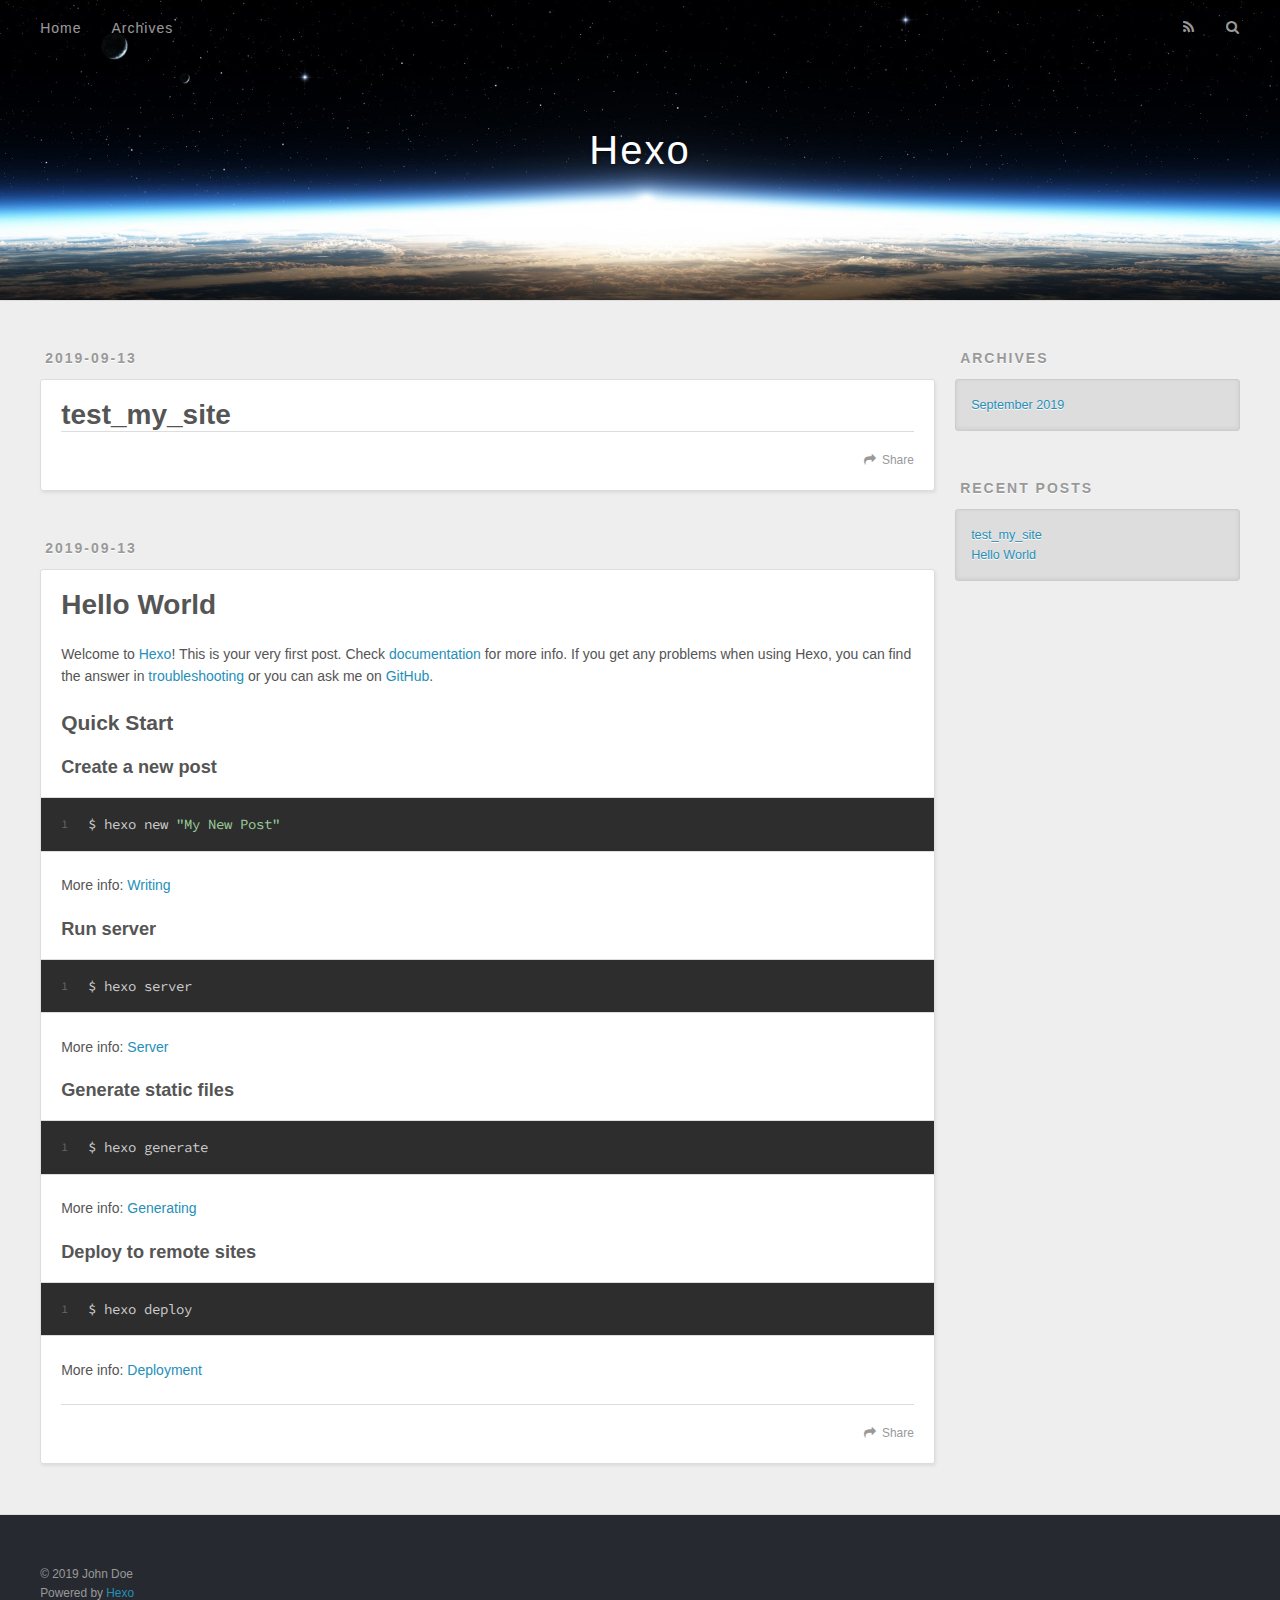
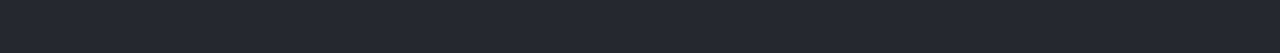
==== index.html @ f51e19ee "Site updated: 2019-09-13 17:35:07" ====
<!DOCTYPE html>
<html>
<head><meta name="generator" content="Hexo 3.9.0">
  <meta charset="utf-8">
  

  
  <title>Hexo</title>
  <meta name="viewport" content="width=device-width, initial-scale=1, maximum-scale=1">
  <meta property="og:type" content="website">
<meta property="og:title" content="Hexo">
<meta property="og:url" content="http://yoursite.com/index.html">
<meta property="og:site_name" content="Hexo">
<meta property="og:locale" content="en">
<meta name="twitter:card" content="summary">
<meta name="twitter:title" content="Hexo">
  
    <link rel="alternate" href="/atom.xml" title="Hexo" type="application/atom+xml">
  
  
    <link rel="icon" href="/favicon.png">
  
  
    <link href="//fonts.googleapis.com/css?family=Source+Code+Pro" rel="stylesheet" type="text/css">
  
  <link rel="stylesheet" href="/css/style.css">
</head>
</html>
<body>
  <div id="container">
    <div id="wrap">
      <header id="header">
  <div id="banner"></div>
  <div id="header-outer" class="outer">
    <div id="header-title" class="inner">
      <h1 id="logo-wrap">
        <a href="/" id="logo">Hexo</a>
      </h1>
      
    </div>
    <div id="header-inner" class="inner">
      <nav id="main-nav">
        <a id="main-nav-toggle" class="nav-icon"></a>
        
          <a class="main-nav-link" href="/">Home</a>
        
          <a class="main-nav-link" href="/archives">Archives</a>
        
      </nav>
      <nav id="sub-nav">
        
          <a id="nav-rss-link" class="nav-icon" href="/atom.xml" title="RSS Feed"></a>
        
        <a id="nav-search-btn" class="nav-icon" title="Search"></a>
      </nav>
      <div id="search-form-wrap">
        <form action="//google.com/search" method="get" accept-charset="UTF-8" class="search-form"><input type="search" name="q" class="search-form-input" placeholder="Search"><button type="submit" class="search-form-submit">&#xF002;</button><input type="hidden" name="sitesearch" value="http://yoursite.com"></form>
      </div>
    </div>
  </div>
</header>
      <div class="outer">
        <section id="main">
  
    <article id="post-test-my-site" class="article article-type-post" itemscope itemprop="blogPost">
  <div class="article-meta">
    <a href="/2019/09/13/test-my-site/" class="article-date">
  <time datetime="2019-09-13T09:32:47.000Z" itemprop="datePublished">2019-09-13</time>
</a>
    
  </div>
  <div class="article-inner">
    
    
      <header class="article-header">
        
  
    <h1 itemprop="name">
      <a class="article-title" href="/2019/09/13/test-my-site/">test_my_site</a>
    </h1>
  

      </header>
    
    <div class="article-entry" itemprop="articleBody">
      
        
      
    </div>
    <footer class="article-footer">
      <a data-url="http://yoursite.com/2019/09/13/test-my-site/" data-id="ck0hxebgn0001fwufa2ji02e0" class="article-share-link">Share</a>
      
      
    </footer>
  </div>
  
</article>


  
    <article id="post-hello-world" class="article article-type-post" itemscope itemprop="blogPost">
  <div class="article-meta">
    <a href="/2019/09/13/hello-world/" class="article-date">
  <time datetime="2019-09-13T08:12:03.313Z" itemprop="datePublished">2019-09-13</time>
</a>
    
  </div>
  <div class="article-inner">
    
    
      <header class="article-header">
        
  
    <h1 itemprop="name">
      <a class="article-title" href="/2019/09/13/hello-world/">Hello World</a>
    </h1>
  

      </header>
    
    <div class="article-entry" itemprop="articleBody">
      
        <p>Welcome to <a href="https://hexo.io/" target="_blank" rel="noopener">Hexo</a>! This is your very first post. Check <a href="https://hexo.io/docs/" target="_blank" rel="noopener">documentation</a> for more info. If you get any problems when using Hexo, you can find the answer in <a href="https://hexo.io/docs/troubleshooting.html" target="_blank" rel="noopener">troubleshooting</a> or you can ask me on <a href="https://github.com/hexojs/hexo/issues" target="_blank" rel="noopener">GitHub</a>.</p>
<h2 id="Quick-Start"><a href="#Quick-Start" class="headerlink" title="Quick Start"></a>Quick Start</h2><h3 id="Create-a-new-post"><a href="#Create-a-new-post" class="headerlink" title="Create a new post"></a>Create a new post</h3><figure class="highlight bash"><table><tr><td class="gutter"><pre><span class="line">1</span><br></pre></td><td class="code"><pre><span class="line">$ hexo new <span class="string">"My New Post"</span></span><br></pre></td></tr></table></figure>

<p>More info: <a href="https://hexo.io/docs/writing.html" target="_blank" rel="noopener">Writing</a></p>
<h3 id="Run-server"><a href="#Run-server" class="headerlink" title="Run server"></a>Run server</h3><figure class="highlight bash"><table><tr><td class="gutter"><pre><span class="line">1</span><br></pre></td><td class="code"><pre><span class="line">$ hexo server</span><br></pre></td></tr></table></figure>

<p>More info: <a href="https://hexo.io/docs/server.html" target="_blank" rel="noopener">Server</a></p>
<h3 id="Generate-static-files"><a href="#Generate-static-files" class="headerlink" title="Generate static files"></a>Generate static files</h3><figure class="highlight bash"><table><tr><td class="gutter"><pre><span class="line">1</span><br></pre></td><td class="code"><pre><span class="line">$ hexo generate</span><br></pre></td></tr></table></figure>

<p>More info: <a href="https://hexo.io/docs/generating.html" target="_blank" rel="noopener">Generating</a></p>
<h3 id="Deploy-to-remote-sites"><a href="#Deploy-to-remote-sites" class="headerlink" title="Deploy to remote sites"></a>Deploy to remote sites</h3><figure class="highlight bash"><table><tr><td class="gutter"><pre><span class="line">1</span><br></pre></td><td class="code"><pre><span class="line">$ hexo deploy</span><br></pre></td></tr></table></figure>

<p>More info: <a href="https://hexo.io/docs/deployment.html" target="_blank" rel="noopener">Deployment</a></p>

      
    </div>
    <footer class="article-footer">
      <a data-url="http://yoursite.com/2019/09/13/hello-world/" data-id="ck0hxebg80000fwufi3a6qx32" class="article-share-link">Share</a>
      
      
    </footer>
  </div>
  
</article>


  


</section>
        
          <aside id="sidebar">
  
    

  
    

  
    
  
    
  <div class="widget-wrap">
    <h3 class="widget-title">Archives</h3>
    <div class="widget">
      <ul class="archive-list"><li class="archive-list-item"><a class="archive-list-link" href="/archives/2019/09/">September 2019</a></li></ul>
    </div>
  </div>


  
    
  <div class="widget-wrap">
    <h3 class="widget-title">Recent Posts</h3>
    <div class="widget">
      <ul>
        
          <li>
            <a href="/2019/09/13/test-my-site/">test_my_site</a>
          </li>
        
          <li>
            <a href="/2019/09/13/hello-world/">Hello World</a>
          </li>
        
      </ul>
    </div>
  </div>

  
</aside>
        
      </div>
      <footer id="footer">
  
  <div class="outer">
    <div id="footer-info" class="inner">
      &copy; 2019 John Doe<br>
      Powered by <a href="http://hexo.io/" target="_blank">Hexo</a>
    </div>
  </div>
</footer>
    </div>
    <nav id="mobile-nav">
  
    <a href="/" class="mobile-nav-link">Home</a>
  
    <a href="/archives" class="mobile-nav-link">Archives</a>
  
</nav>
    

<script src="//ajax.googleapis.com/ajax/libs/jquery/2.0.3/jquery.min.js"></script>


  <link rel="stylesheet" href="/fancybox/jquery.fancybox.css">
  <script src="/fancybox/jquery.fancybox.pack.js"></script>


<script src="/js/script.js"></script>



  </div>
</body>
</html>
---- css/style.css ----
body {
  width: 100%;
}
body:before,
body:after {
  content: "";
  display: table;
}
body:after {
  clear: both;
}
html,
body,
div,
span,
applet,
object,
iframe,
h1,
h2,
h3,
h4,
h5,
h6,
p,
blockquote,
pre,
a,
abbr,
acronym,
address,
big,
cite,
code,
del,
dfn,
em,
img,
ins,
kbd,
q,
s,
samp,
small,
strike,
strong,
sub,
sup,
tt,
var,
dl,
dt,
dd,
ol,
ul,
li,
fieldset,
form,
label,
legend,
table,
caption,
tbody,
tfoot,
thead,
tr,
th,
td {
  margin: 0;
  padding: 0;
  border: 0;
  outline: 0;
  font-weight: inherit;
  font-style: inherit;
  font-family: inherit;
  font-size: 100%;
  vertical-align: baseline;
}
body {
  line-height: 1;
  color: #000;
  background: #fff;
}
ol,
ul {
  list-style: none;
}
table {
  border-collapse: separate;
  border-spacing: 0;
  vertical-align: middle;
}
caption,
th,
td {
  text-align: left;
  font-weight: normal;
  vertical-align: middle;
}
a img {
  border: none;
}
input,
button {
  margin: 0;
  padding: 0;
}
input::-moz-focus-inner,
button::-moz-focus-inner {
  border: 0;
  padding: 0;
}
@font-face {
  font-family: FontAwesome;
  font-style: normal;
  font-weight: normal;
  src: url("fonts/fontawesome-webfont.eot?v=#4.0.3");
  src: url("fonts/fontawesome-webfont.eot?#iefix&v=#4.0.3") format("embedded-opentype"), url("fonts/fontawesome-webfont.woff?v=#4.0.3") format("woff"), url("fonts/fontawesome-webfont.ttf?v=#4.0.3") format("truetype"), url("fonts/fontawesome-webfont.svg#fontawesomeregular?v=#4.0.3") format("svg");
}
html,
body,
#container {
  height: 100%;
}
body {
  background: #eee;
  font: 14px -apple-system, BlinkMacSystemFont, "Segoe UI", "Roboto", "Oxygen", "Ubuntu", "Cantarell", "Fira Sans", "Droid Sans", "Helvetica Neue", sans-serif;
  -webkit-text-size-adjust: 100%;
}
.outer {
  max-width: 1220px;
  margin: 0 auto;
  padding: 0 20px;
}
.outer:before,
.outer:after {
  content: "";
  display: table;
}
.outer:after {
  clear: both;
}
.inner {
  display: inline;
  float: left;
  width: 98.33333333333333%;
  margin: 0 0.833333333333333%;
}
.left,
.alignleft {
  float: left;
}
.right,
.alignright {
  float: right;
}
.clear {
  clear: both;
}
#container {
  position: relative;
}
.mobile-nav-on {
  overflow: hidden;
}
#wrap {
  height: 100%;
  width: 100%;
  position: absolute;
  top: 0;
  left: 0;
  -webkit-transition: 0.2s ease-out;
  -moz-transition: 0.2s ease-out;
  -ms-transition: 0.2s ease-out;
  transition: 0.2s ease-out;
  z-index: 1;
  background: #eee;
}
.mobile-nav-on #wrap {
  left: 280px;
}
@media screen and (min-width: 768px) {
  #main {
    display: inline;
    float: left;
    width: 73.33333333333333%;
    margin: 0 0.833333333333333%;
  }
}
.article-date,
.article-category-link,
.archive-year,
.widget-title {
  text-decoration: none;
  text-transform: uppercase;
  letter-spacing: 2px;
  color: #999;
  margin-bottom: 1em;
  margin-left: 5px;
  line-height: 1em;
  text-shadow: 0 1px #fff;
  font-weight: bold;
}
.article-inner,
.archive-article-inner {
  background: #fff;
  -webkit-box-shadow: 1px 2px 3px #ddd;
  box-shadow: 1px 2px 3px #ddd;
  border: 1px solid #ddd;
  border-radius: 3px;
}
.article-entry h1,
.widget h1 {
  font-size: 2em;
}
.article-entry h2,
.widget h2 {
  font-size: 1.5em;
}
.article-entry h3,
.widget h3 {
  font-size: 1.3em;
}
.article-entry h4,
.widget h4 {
  font-size: 1.2em;
}
.article-entry h5,
.widget h5 {
  font-size: 1em;
}
.article-entry h6,
.widget h6 {
  font-size: 1em;
  color: #999;
}
.article-entry hr,
.widget hr {
  border: 1px dashed #ddd;
}
.article-entry strong,
.widget strong {
  font-weight: bold;
}
.article-entry em,
.widget em,
.article-entry cite,
.widget cite {
  font-style: italic;
}
.article-entry sup,
.widget sup,
.article-entry sub,
.widget sub {
  font-size: 0.75em;
  line-height: 0;
  position: relative;
  vertical-align: baseline;
}
.article-entry sup,
.widget sup {
  top: -0.5em;
}
.article-entry sub,
.widget sub {
  bottom: -0.2em;
}
.article-entry small,
.widget small {
  font-size: 0.85em;
}
.article-entry acronym,
.widget acronym,
.article-entry abbr,
.widget abbr {
  border-bottom: 1px dotted;
}
.article-entry ul,
.widget ul,
.article-entry ol,
.widget ol,
.article-entry dl,
.widget dl {
  margin: 0 20px;
  line-height: 1.6em;
}
.article-entry ul ul,
.widget ul ul,
.article-entry ol ul,
.widget ol ul,
.article-entry ul ol,
.widget ul ol,
.article-entry ol ol,
.widget ol ol {
  margin-top: 0;
  margin-bottom: 0;
}
.article-entry ul,
.widget ul {
  list-style: disc;
}
.article-entry ol,
.widget ol {
  list-style: decimal;
}
.article-entry dt,
.widget dt {
  font-weight: bold;
}
#header {
  height: 300px;
  position: relative;
  border-bottom: 1px solid #ddd;
}
#header:before,
#header:after {
  content: "";
  position: absolute;
  left: 0;
  right: 0;
  height: 40px;
}
#header:before {
  top: 0;
  background: -webkit-linear-gradient(rgba(0,0,0,0.2), transparent);
  background: -moz-linear-gradient(rgba(0,0,0,0.2), transparent);
  background: -ms-linear-gradient(rgba(0,0,0,0.2), transparent);
  background: linear-gradient(rgba(0,0,0,0.2), transparent);
}
#header:after {
  bottom: 0;
  background: -webkit-linear-gradient(transparent, rgba(0,0,0,0.2));
  background: -moz-linear-gradient(transparent, rgba(0,0,0,0.2));
  background: -ms-linear-gradient(transparent, rgba(0,0,0,0.2));
  background: linear-gradient(transparent, rgba(0,0,0,0.2));
}
#header-outer {
  height: 100%;
  position: relative;
}
#header-inner {
  position: relative;
  overflow: hidden;
}
#banner {
  position: absolute;
  top: 0;
  left: 0;
  width: 100%;
  height: 100%;
  background: url("images/banner.jpg") center #000;
  -webkit-background-size: cover;
  -moz-background-size: cover;
  background-size: cover;
  z-index: -1;
}
#header-title {
  text-align: center;
  height: 40px;
  position: absolute;
  top: 50%;
  left: 0;
  margin-top: -20px;
}
#logo,
#subtitle {
  text-decoration: none;
  color: #fff;
  font-weight: 300;
  text-shadow: 0 1px 4px rgba(0,0,0,0.3);
}
#logo {
  font-size: 40px;
  line-height: 40px;
  letter-spacing: 2px;
}
#subtitle {
  font-size: 16px;
  line-height: 16px;
  letter-spacing: 1px;
}
#subtitle-wrap {
  margin-top: 16px;
}
#main-nav {
  float: left;
  margin-left: -15px;
}
.nav-icon,
.main-nav-link {
  float: left;
  color: #fff;
  opacity: 0.6;
  text-decoration: none;
  text-shadow: 0 1px rgba(0,0,0,0.2);
  -webkit-transition: opacity 0.2s;
  -moz-transition: opacity 0.2s;
  -ms-transition: opacity 0.2s;
  transition: opacity 0.2s;
  display: block;
  padding: 20px 15px;
}
.nav-icon:hover,
.main-nav-link:hover {
  opacity: 1;
}
.nav-icon {
  font-family: FontAwesome;
  text-align: center;
  font-size: 14px;
  width: 14px;
  height: 14px;
  padding: 20px 15px;
  position: relative;
  cursor: pointer;
}
.main-nav-link {
  font-weight: 300;
  letter-spacing: 1px;
}
@media screen and (max-width: 479px) {
  .main-nav-link {
    display: none;
  }
}
#main-nav-toggle {
  display: none;
}
#main-nav-toggle:before {
  content: "\f0c9";
}
@media screen and (max-width: 479px) {
  #main-nav-toggle {
    display: block;
  }
}
#sub-nav {
  float: right;
  margin-right: -15px;
}
#nav-rss-link:before {
  content: "\f09e";
}
#nav-search-btn:before {
  content: "\f002";
}
#search-form-wrap {
  position: absolute;
  top: 15px;
  width: 150px;
  height: 30px;
  right: -150px;
  opacity: 0;
  -webkit-transition: 0.2s ease-out;
  -moz-transition: 0.2s ease-out;
  -ms-transition: 0.2s ease-out;
  transition: 0.2s ease-out;
}
#search-form-wrap.on {
  opacity: 1;
  right: 0;
}
@media screen and (max-width: 479px) {
  #search-form-wrap {
    width: 100%;
    right: -100%;
  }
}
.search-form {
  position: absolute;
  top: 0;
  left: 0;
  right: 0;
  background: #fff;
  padding: 5px 15px;
  border-radius: 15px;
  -webkit-box-shadow: 0 0 10px rgba(0,0,0,0.3);
  box-shadow: 0 0 10px rgba(0,0,0,0.3);
}
.search-form-input {
  border: none;
  background: none;
  color: #555;
  width: 100%;
  font: 13px -apple-system, BlinkMacSystemFont, "Segoe UI", "Roboto", "Oxygen", "Ubuntu", "Cantarell", "Fira Sans", "Droid Sans", "Helvetica Neue", sans-serif;
  outline: none;
}
.search-form-input::-webkit-search-results-decoration,
.search-form-input::-webkit-search-cancel-button {
  -webkit-appearance: none;
}
.search-form-submit {
  position: absolute;
  top: 50%;
  right: 10px;
  margin-top: -7px;
  font: 13px FontAwesome;
  border: none;
  background: none;
  color: #bbb;
  cursor: pointer;
}
.search-form-submit:hover,
.search-form-submit:focus {
  color: #777;
}
.article {
  margin: 50px 0;
}
.article-inner {
  overflow: hidden;
}
.article-meta:before,
.article-meta:after {
  content: "";
  display: table;
}
.article-meta:after {
  clear: both;
}
.article-date {
  float: left;
}
.article-category {
  float: left;
  line-height: 1em;
  color: #ccc;
  text-shadow: 0 1px #fff;
  margin-left: 8px;
}
.article-category:before {
  content: "\2022";
}
.article-category-link {
  margin: 0 12px 1em;
}
.article-header {
  padding: 20px 20px 0;
}
.article-title {
  text-decoration: none;
  font-size: 2em;
  font-weight: bold;
  color: #555;
  line-height: 1.1em;
  -webkit-transition: color 0.2s;
  -moz-transition: color 0.2s;
  -ms-transition: color 0.2s;
  transition: color 0.2s;
}
a.article-title:hover {
  color: #258fb8;
}
.article-entry {
  color: #555;
  padding: 0 20px;
}
.article-entry:before,
.article-entry:after {
  content: "";
  display: table;
}
.article-entry:after {
  clear: both;
}
.article-entry p,
.article-entry table {
  line-height: 1.6em;
  margin: 1.6em 0;
}
.article-entry h1,
.article-entry h2,
.article-entry h3,
.article-entry h4,
.article-entry h5,
.article-entry h6 {
  font-weight: bold;
}
.article-entry h1,
.article-entry h2,
.article-entry h3,
.article-entry h4,
.article-entry h5,
.article-entry h6 {
  line-height: 1.1em;
  margin: 1.1em 0;
}
.article-entry a {
  color: #258fb8;
  text-decoration: none;
}
.article-entry a:hover {
  text-decoration: underline;
}
.article-entry ul,
.article-entry ol,
.article-entry dl {
  margin-top: 1.6em;
  margin-bottom: 1.6em;
}
.article-entry img,
.article-entry video {
  max-width: 100%;
  height: auto;
  display: block;
  margin: auto;
}
.article-entry iframe {
  border: none;
}
.article-entry table {
  width: 100%;
  border-collapse: collapse;
  border-spacing: 0;
}
.article-entry th {
  font-weight: bold;
  border-bottom: 3px solid #ddd;
  padding-bottom: 0.5em;
}
.article-entry td {
  border-bottom: 1px solid #ddd;
  padding: 10px 0;
}
.article-entry blockquote {
  font-family: Georgia, "Times New Roman", serif;
  font-size: 1.4em;
  margin: 1.6em 20px;
  text-align: center;
}
.article-entry blockquote footer {
  font-size: 14px;
  margin: 1.6em 0;
  font-family: -apple-system, BlinkMacSystemFont, "Segoe UI", "Roboto", "Oxygen", "Ubuntu", "Cantarell", "Fira Sans", "Droid Sans", "Helvetica Neue", sans-serif;
}
.article-entry blockquote footer cite:before {
  content: "—";
  padding: 0 0.5em;
}
.article-entry .pullquote {
  text-align: left;
  width: 45%;
  margin: 0;
}
.article-entry .pullquote.left {
  margin-left: 0.5em;
  margin-right: 1em;
}
.article-entry .pullquote.right {
  margin-right: 0.5em;
  margin-left: 1em;
}
.article-entry .caption {
  color: #999;
  display: block;
  font-size: 0.9em;
  margin-top: 0.5em;
  position: relative;
  text-align: center;
}
.article-entry .video-container {
  position: relative;
  padding-top: 56.25%;
  height: 0;
  overflow: hidden;
}
.article-entry .video-container iframe,
.article-entry .video-container object,
.article-entry .video-container embed {
  position: absolute;
  top: 0;
  left: 0;
  width: 100%;
  height: 100%;
  margin-top: 0;
}
.article-more-link a {
  display: inline-block;
  line-height: 1em;
  padding: 6px 15px;
  border-radius: 15px;
  background: #eee;
  color: #999;
  text-shadow: 0 1px #fff;
  text-decoration: none;
}
.article-more-link a:hover {
  background: #258fb8;
  color: #fff;
  text-decoration: none;
  text-shadow: 0 1px #1e7293;
}
.article-footer {
  font-size: 0.85em;
  line-height: 1.6em;
  border-top: 1px solid #ddd;
  padding-top: 1.6em;
  margin: 0 20px 20px;
}
.article-footer:before,
.article-footer:after {
  content: "";
  display: table;
}
.article-footer:after {
  clear: both;
}
.article-footer a {
  color: #999;
  text-decoration: none;
}
.article-footer a:hover {
  color: #555;
}
.article-tag-list-item {
  float: left;
  margin-right: 10px;
}
.article-tag-list-link:before {
  content: "#";
}
.article-comment-link {
  float: right;
}
.article-comment-link:before {
  content: "\f075";
  font-family: FontAwesome;
  padding-right: 8px;
}
.article-share-link {
  cursor: pointer;
  float: right;
  margin-left: 20px;
}
.article-share-link:before {
  content: "\f064";
  font-family: FontAwesome;
  padding-right: 6px;
}
#article-nav {
  position: relative;
}
#article-nav:before,
#article-nav:after {
  content: "";
  display: table;
}
#article-nav:after {
  clear: both;
}
@media screen and (min-width: 768px) {
  #article-nav {
    margin: 50px 0;
  }
  #article-nav:before {
    width: 8px;
    height: 8px;
    position: absolute;
    top: 50%;
    left: 50%;
    margin-top: -4px;
    margin-left: -4px;
    content: "";
    border-radius: 50%;
    background: #ddd;
    -webkit-box-shadow: 0 1px 2px #fff;
    box-shadow: 0 1px 2px #fff;
  }
}
.article-nav-link-wrap {
  text-decoration: none;
  text-shadow: 0 1px #fff;
  color: #999;
  -webkit-box-sizing: border-box;
  -moz-box-sizing: border-box;
  box-sizing: border-box;
  margin-top: 50px;
  text-align: center;
  display: block;
}
.article-nav-link-wrap:hover {
  color: #555;
}
@media screen and (min-width: 768px) {
  .article-nav-link-wrap {
    width: 50%;
    margin-top: 0;
  }
}
@media screen and (min-width: 768px) {
  #article-nav-newer {
    float: left;
    text-align: right;
    padding-right: 20px;
  }
}
@media screen and (min-width: 768px) {
  #article-nav-older {
    float: right;
    text-align: left;
    padding-left: 20px;
  }
}
.article-nav-caption {
  text-transform: uppercase;
  letter-spacing: 2px;
  color: #ddd;
  line-height: 1em;
  font-weight: bold;
}
#article-nav-newer .article-nav-caption {
  margin-right: -2px;
}
.article-nav-title {
  font-size: 0.85em;
  line-height: 1.6em;
  margin-top: 0.5em;
}
.article-share-box {
  position: absolute;
  display: none;
  background: #fff;
  -webkit-box-shadow: 1px 2px 10px rgba(0,0,0,0.2);
  box-shadow: 1px 2px 10px rgba(0,0,0,0.2);
  border-radius: 3px;
  margin-left: -145px;
  overflow: hidden;
  z-index: 1;
}
.article-share-box.on {
  display: block;
}
.article-share-input {
  width: 100%;
  background: none;
  -webkit-box-sizing: border-box;
  -moz-box-sizing: border-box;
  box-sizing: border-box;
  font: 14px -apple-system, BlinkMacSystemFont, "Segoe UI", "Roboto", "Oxygen", "Ubuntu", "Cantarell", "Fira Sans", "Droid Sans", "Helvetica Neue", sans-serif;
  padding: 0 15px;
  color: #555;
  outline: none;
  border: 1px solid #ddd;
  border-radius: 3px 3px 0 0;
  height: 36px;
  line-height: 36px;
}
.article-share-links {
  background: #eee;
}
.article-share-links:before,
.article-share-links:after {
  content: "";
  display: table;
}
.article-share-links:after {
  clear: both;
}
.article-share-twitter,
.article-share-facebook,
.article-share-pinterest,
.article-share-google {
  width: 50px;
  height: 36px;
  display: block;
  float: left;
  position: relative;
  color: #999;
  text-shadow: 0 1px #fff;
}
.article-share-twitter:before,
.article-share-facebook:before,
.article-share-pinterest:before,
.article-share-google:before {
  font-size: 20px;
  font-family: FontAwesome;
  width: 20px;
  height: 20px;
  position: absolute;
  top: 50%;
  left: 50%;
  margin-top: -10px;
  margin-left: -10px;
  text-align: center;
}
.article-share-twitter:hover,
.article-share-facebook:hover,
.article-share-pinterest:hover,
.article-share-google:hover {
  color: #fff;
}
.article-share-twitter:before {
  content: "\f099";
}
.article-share-twitter:hover {
  background: #00aced;
  text-shadow: 0 1px #008abe;
}
.article-share-facebook:before {
  content: "\f09a";
}
.article-share-facebook:hover {
  background: #3b5998;
  text-shadow: 0 1px #2f477a;
}
.article-share-pinterest:before {
  content: "\f0d2";
}
.article-share-pinterest:hover {
  background: #cb2027;
  text-shadow: 0 1px #a21a1f;
}
.article-share-google:before {
  content: "\f0d5";
}
.article-share-google:hover {
  background: #dd4b39;
  text-shadow: 0 1px #be3221;
}
.article-gallery {
  background: #000;
  position: relative;
}
.article-gallery-photos {
  position: relative;
  overflow: hidden;
}
.article-gallery-img {
  display: none;
  max-width: 100%;
}
.article-gallery-img:first-child {
  display: block;
}
.article-gallery-img.loaded {
  position: absolute;
  display: block;
}
.article-gallery-img img {
  display: block;
  max-width: 100%;
  margin: 0 auto;
}
#comments {
  background: #fff;
  -webkit-box-shadow: 1px 2px 3px #ddd;
  box-shadow: 1px 2px 3px #ddd;
  padding: 20px;
  border: 1px solid #ddd;
  border-radius: 3px;
  margin: 50px 0;
}
#comments a {
  color: #258fb8;
}
.archives-wrap {
  margin: 50px 0;
}
.archives:before,
.archives:after {
  content: "";
  display: table;
}
.archives:after {
  clear: both;
}
.archive-year-wrap {
  margin-bottom: 1em;
}
.archives {
  -webkit-column-gap: 10px;
  -moz-column-gap: 10px;
  column-gap: 10px;
}
@media screen and (min-width: 480px) and (max-width: 767px) {
  .archives {
    -webkit-column-count: 2;
    -moz-column-count: 2;
    column-count: 2;
  }
}
@media screen and (min-width: 768px) {
  .archives {
    -webkit-column-count: 3;
    -moz-column-count: 3;
    column-count: 3;
  }
}
.archive-article {
  -webkit-column-break-inside: avoid;
  page-break-inside: avoid;
  overflow: hidden;
  break-inside: avoid-column;
}
.archive-article-inner {
  padding: 10px;
  margin-bottom: 15px;
}
.archive-article-title {
  text-decoration: none;
  font-weight: bold;
  color: #555;
  -webkit-transition: color 0.2s;
  -moz-transition: color 0.2s;
  -ms-transition: color 0.2s;
  transition: color 0.2s;
  line-height: 1.6em;
}
.archive-article-title:hover {
  color: #258fb8;
}
.archive-article-footer {
  margin-top: 1em;
}
.archive-article-date {
  color: #999;
  text-decoration: none;
  font-size: 0.85em;
  line-height: 1em;
  margin-bottom: 0.5em;
  display: block;
}
#page-nav {
  margin: 50px auto;
  background: #fff;
  -webkit-box-shadow: 1px 2px 3px #ddd;
  box-shadow: 1px 2px 3px #ddd;
  border: 1px solid #ddd;
  border-radius: 3px;
  text-align: center;
  color: #999;
  overflow: hidden;
}
#page-nav:before,
#page-nav:after {
  content: "";
  display: table;
}
#page-nav:after {
  clear: both;
}
#page-nav a,
#page-nav span {
  padding: 10px 20px;
  line-height: 1;
  height: 2ex;
}
#page-nav a {
  color: #999;
  text-decoration: none;
}
#page-nav a:hover {
  background: #999;
  color: #fff;
}
#page-nav .prev {
  float: left;
}
#page-nav .next {
  float: right;
}
#page-nav .page-number {
  display: inline-block;
}
@media screen and (max-width: 479px) {
  #page-nav .page-number {
    display: none;
  }
}
#page-nav .current {
  color: #555;
  font-weight: bold;
}
#page-nav .space {
  color: #ddd;
}
#footer {
  background: #262a30;
  padding: 50px 0;
  border-top: 1px solid #ddd;
  color: #999;
}
#footer a {
  color: #258fb8;
  text-decoration: none;
}
#footer a:hover {
  text-decoration: underline;
}
#footer-info {
  line-height: 1.6em;
  font-size: 0.85em;
}
.article-entry pre,
.article-entry .highlight {
  background: #2d2d2d;
  margin: 0 -20px;
  padding: 15px 20px;
  border-style: solid;
  border-color: #ddd;
  border-width: 1px 0;
  overflow: auto;
  color: #ccc;
  line-height: 22.400000000000002px;
}
.article-entry .highlight .gutter pre,
.article-entry .gist .gist-file .gist-data .line-numbers {
  color: #666;
  font-size: 0.85em;
}
.article-entry pre,
.article-entry code {
  font-family: "Source Code Pro", Consolas, Monaco, Menlo, Consolas, monospace;
}
.article-entry code {
  background: #eee;
  text-shadow: 0 1px #fff;
  padding: 0 0.3em;
}
.article-entry pre code {
  background: none;
  text-shadow: none;
  padding: 0;
}
.article-entry .highlight pre {
  border: none;
  margin: 0;
  padding: 0;
}
.article-entry .highlight table {
  margin: 0;
  width: auto;
}
.article-entry .highlight td {
  border: none;
  padding: 0;
}
.article-entry .highlight figcaption {
  font-size: 0.85em;
  color: #999;
  line-height: 1em;
  margin-bottom: 1em;
}
.article-entry .highlight figcaption:before,
.article-entry .highlight figcaption:after {
  content: "";
  display: table;
}
.article-entry .highlight figcaption:after {
  clear: both;
}
.article-entry .highlight figcaption a {
  float: right;
}
.article-entry .highlight .gutter pre {
  text-align: right;
  padding-right: 20px;
}
.article-entry .highlight .line {
  height: 22.400000000000002px;
}
.article-entry .highlight .line.marked {
  background: #515151;
}
.article-entry .gist {
  margin: 0 -20px;
  border-style: solid;
  border-color: #ddd;
  border-width: 1px 0;
  background: #2d2d2d;
  padding: 15px 20px 15px 0;
}
.article-entry .gist .gist-file {
  border: none;
  font-family: "Source Code Pro", Consolas, Monaco, Menlo, Consolas, monospace;
  margin: 0;
}
.article-entry .gist .gist-file .gist-data {
  background: none;
  border: none;
}
.article-entry .gist .gist-file .gist-data .line-numbers {
  background: none;
  border: none;
  padding: 0 20px 0 0;
}
.article-entry .gist .gist-file .gist-data .line-data {
  padding: 0 !important;
}
.article-entry .gist .gist-file .highlight {
  margin: 0;
  padding: 0;
  border: none;
}
.article-entry .gist .gist-file .gist-meta {
  background: #2d2d2d;
  color: #999;
  font: 0.85em -apple-system, BlinkMacSystemFont, "Segoe UI", "Roboto", "Oxygen", "Ubuntu", "Cantarell", "Fira Sans", "Droid Sans", "Helvetica Neue", sans-serif;
  text-shadow: 0 0;
  padding: 0;
  margin-top: 1em;
  margin-left: 20px;
}
.article-entry .gist .gist-file .gist-meta a {
  color: #258fb8;
  font-weight: normal;
}
.article-entry .gist .gist-file .gist-meta a:hover {
  text-decoration: underline;
}
pre .comment,
pre .title {
  color: #999;
}
pre .variable,
pre .attribute,
pre .tag,
pre .regexp,
pre .ruby .constant,
pre .xml .tag .title,
pre .xml .pi,
pre .xml .doctype,
pre .html .doctype,
pre .css .id,
pre .css .class,
pre .css .pseudo {
  color: #f2777a;
}
pre .number,
pre .preprocessor,
pre .built_in,
pre .literal,
pre .params,
pre .constant {
  color: #f99157;
}
pre .class,
pre .ruby .class .title,
pre .css .rules .attribute {
  color: #9c9;
}
pre .string,
pre .value,
pre .inheritance,
pre .header,
pre .ruby .symbol,
pre .xml .cdata {
  color: #9c9;
}
pre .css .hexcolor {
  color: #6cc;
}
pre .function,
pre .python .decorator,
pre .python .title,
pre .ruby .function .title,
pre .ruby .title .keyword,
pre .perl .sub,
pre .javascript .title,
pre .coffeescript .title {
  color: #69c;
}
pre .keyword,
pre .javascript .function {
  color: #c9c;
}
@media screen and (max-width: 479px) {
  #mobile-nav {
    position: absolute;
    top: 0;
    left: 0;
    width: 280px;
    height: 100%;
    background: #191919;
    border-right: 1px solid #fff;
  }
}
@media screen and (max-width: 479px) {
  .mobile-nav-link {
    display: block;
    color: #999;
    text-decoration: none;
    padding: 15px 20px;
    font-weight: bold;
  }
  .mobile-nav-link:hover {
    color: #fff;
  }
}
@media screen and (min-width: 768px) {
  #sidebar {
    display: inline;
    float: left;
    width: 23.333333333333332%;
    margin: 0 0.833333333333333%;
  }
}
.widget-wrap {
  margin: 50px 0;
}
.widget {
  color: #777;
  text-shadow: 0 1px #fff;
  background: #ddd;
  -webkit-box-shadow: 0 -1px 4px #ccc inset;
  box-shadow: 0 -1px 4px #ccc inset;
  border: 1px solid #ccc;
  padding: 15px;
  border-radius: 3px;
}
.widget a {
  color: #258fb8;
  text-decoration: none;
}
.widget a:hover {
  text-decoration: underline;
}
.widget ul ul,
.widget ol ul,
.widget dl ul,
.widget ul ol,
.widget ol ol,
.widget dl ol,
.widget ul dl,
.widget ol dl,
.widget dl dl {
  margin-left: 15px;
  list-style: disc;
}
.widget {
  line-height: 1.6em;
  word-wrap: break-word;
  font-size: 0.9em;
}
.widget ul,
.widget ol {
  list-style: none;
  margin: 0;
}
.widget ul ul,
.widget ol ul,
.widget ul ol,
.widget ol ol {
  margin: 0 20px;
}
.widget ul ul,
.widget ol ul {
  list-style: disc;
}
.widget ul ol,
.widget ol ol {
  list-style: decimal;
}
.category-list-count,
.tag-list-count,
.archive-list-count {
  padding-left: 5px;
  color: #999;
  font-size: 0.85em;
}
.category-list-count:before,
.tag-list-count:before,
.archive-list-count:before {
  content: "(";
}
.category-list-count:after,
.tag-list-count:after,
.archive-list-count:after {
  content: ")";
}
.tagcloud a {
  margin-right: 5px;
  display: inline-block;
}
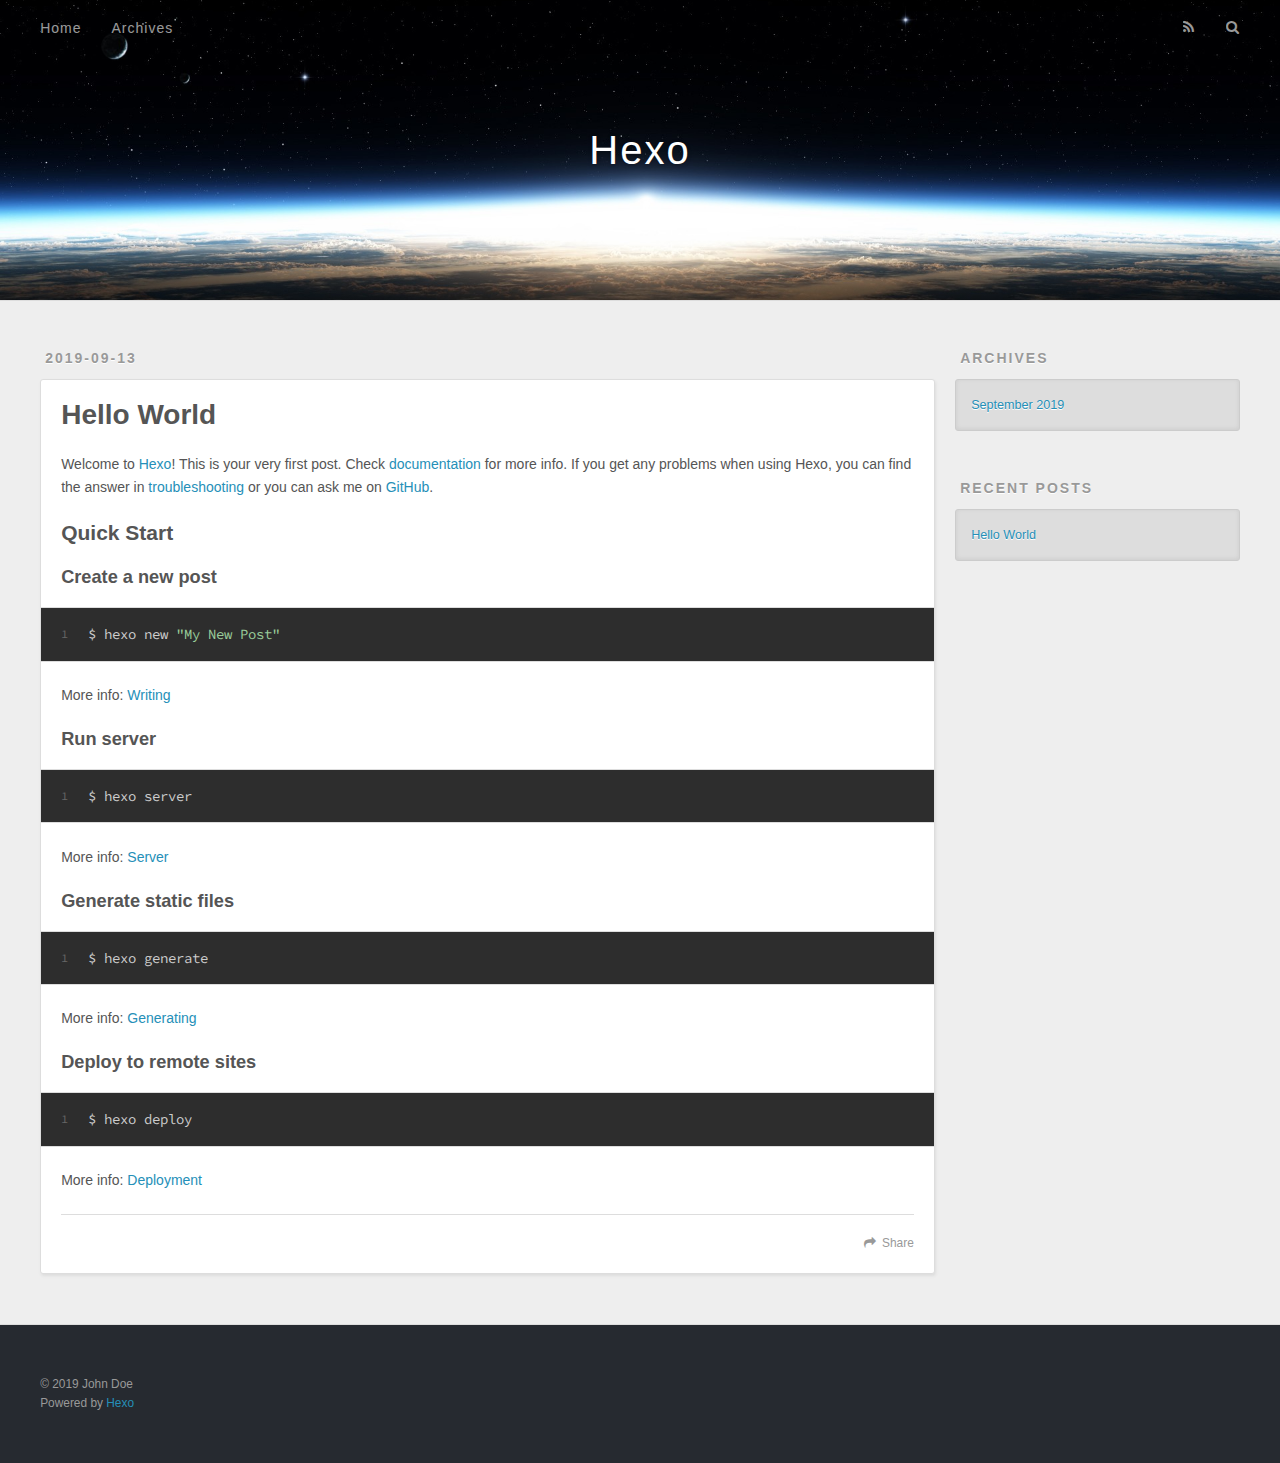
==== commit c738276c: "Site updated: 2019-09-17 23:53:29" ====
--- a/index.html
+++ b/index.html
@@ -62,42 +62,6 @@
       <div class="outer">
         <section id="main">
   
-    <article id="post-test-my-site" class="article article-type-post" itemscope itemprop="blogPost">
-  <div class="article-meta">
-    <a href="/2019/09/13/test-my-site/" class="article-date">
-  <time datetime="2019-09-13T09:32:47.000Z" itemprop="datePublished">2019-09-13</time>
-</a>
-    
-  </div>
-  <div class="article-inner">
-    
-    
-      <header class="article-header">
-        
-  
-    <h1 itemprop="name">
-      <a class="article-title" href="/2019/09/13/test-my-site/">test_my_site</a>
-    </h1>
-  
-
-      </header>
-    
-    <div class="article-entry" itemprop="articleBody">
-      
-        
-      
-    </div>
-    <footer class="article-footer">
-      <a data-url="http://yoursite.com/2019/09/13/test-my-site/" data-id="ck0hxebgn0001fwufa2ji02e0" class="article-share-link">Share</a>
-      
-      
-    </footer>
-  </div>
-  
-</article>
-
-
-  
     <article id="post-hello-world" class="article article-type-post" itemscope itemprop="blogPost">
   <div class="article-meta">
     <a href="/2019/09/13/hello-world/" class="article-date">
@@ -137,7 +101,7 @@
       
     </div>
     <footer class="article-footer">
-      <a data-url="http://yoursite.com/2019/09/13/hello-world/" data-id="ck0hxebg80000fwufi3a6qx32" class="article-share-link">Share</a>
+      <a data-url="http://yoursite.com/2019/09/13/hello-world/" data-id="ck0o0o1m600008cuftcuh1bqc" class="article-share-link">Share</a>
       
       
     </footer>
@@ -176,10 +140,6 @@
     <h3 class="widget-title">Recent Posts</h3>
     <div class="widget">
       <ul>
-        
-          <li>
-            <a href="/2019/09/13/test-my-site/">test_my_site</a>
-          </li>
         
           <li>
             <a href="/2019/09/13/hello-world/">Hello World</a>
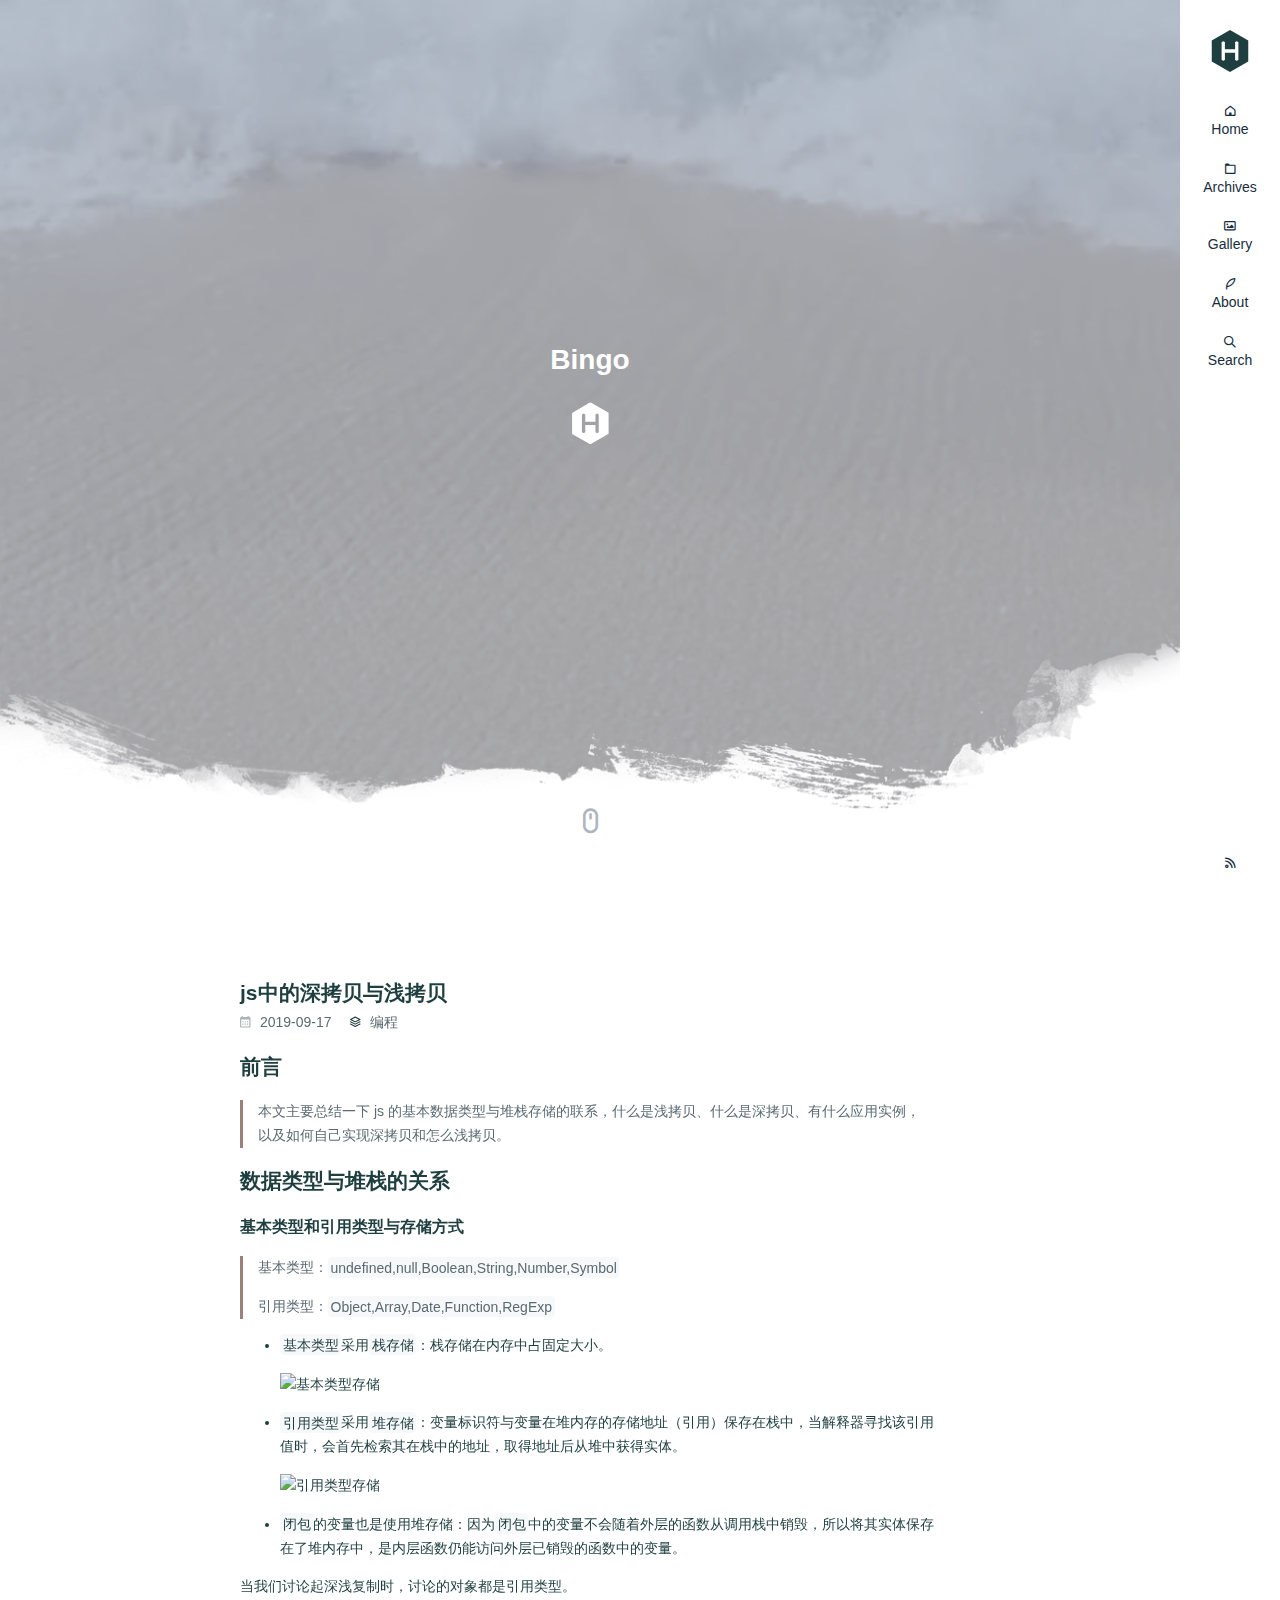
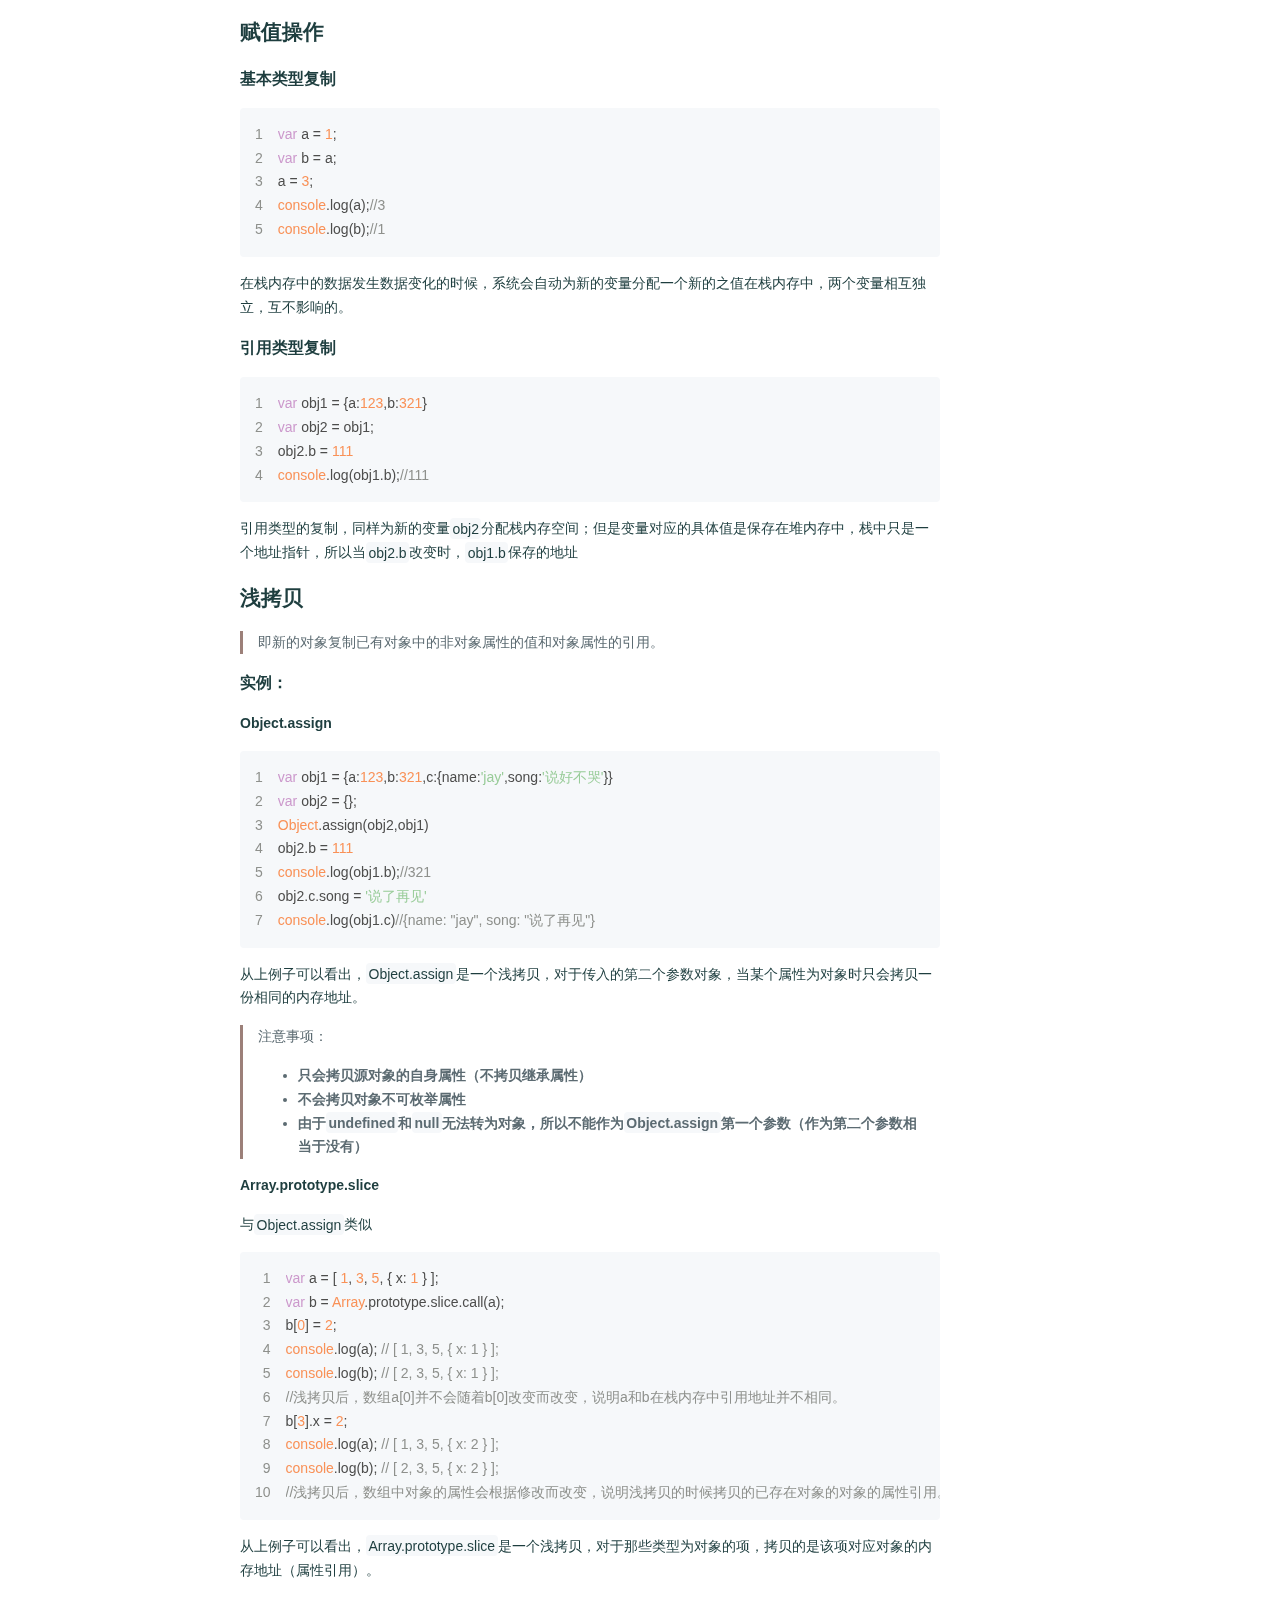
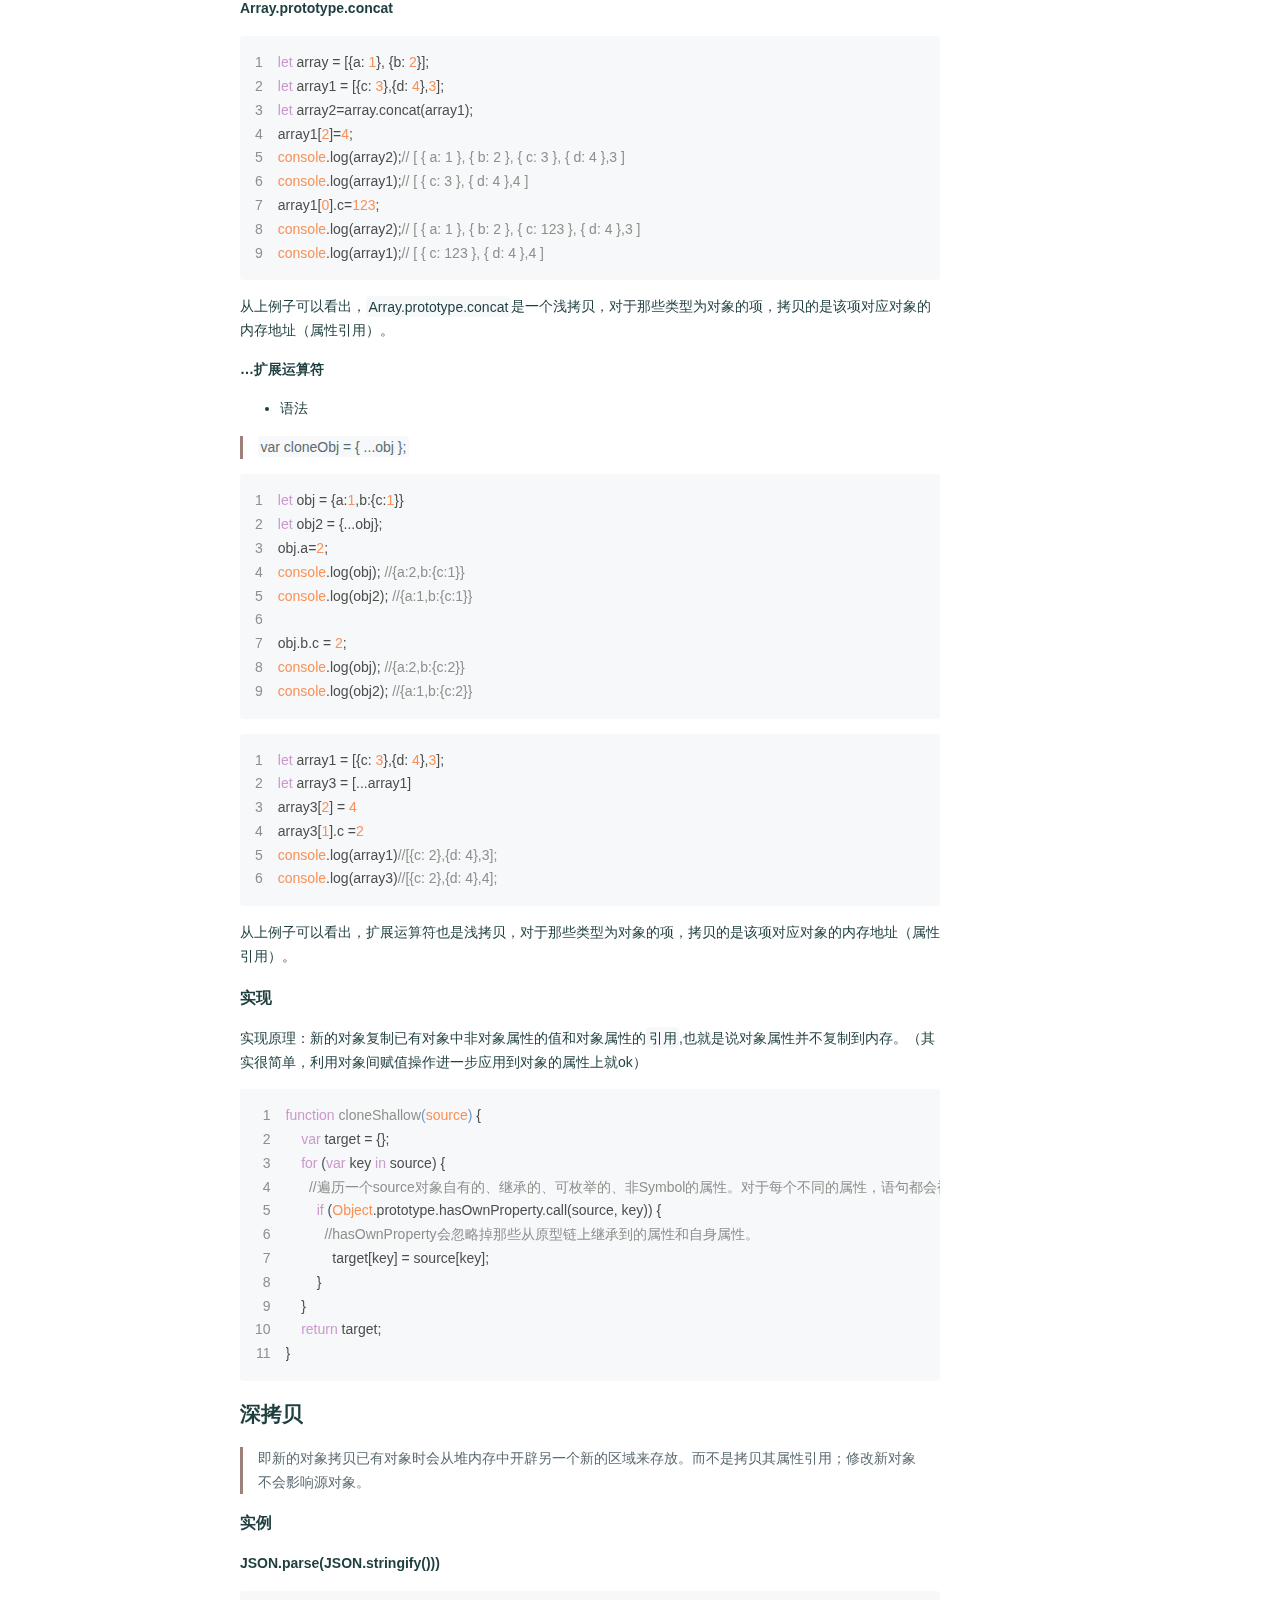
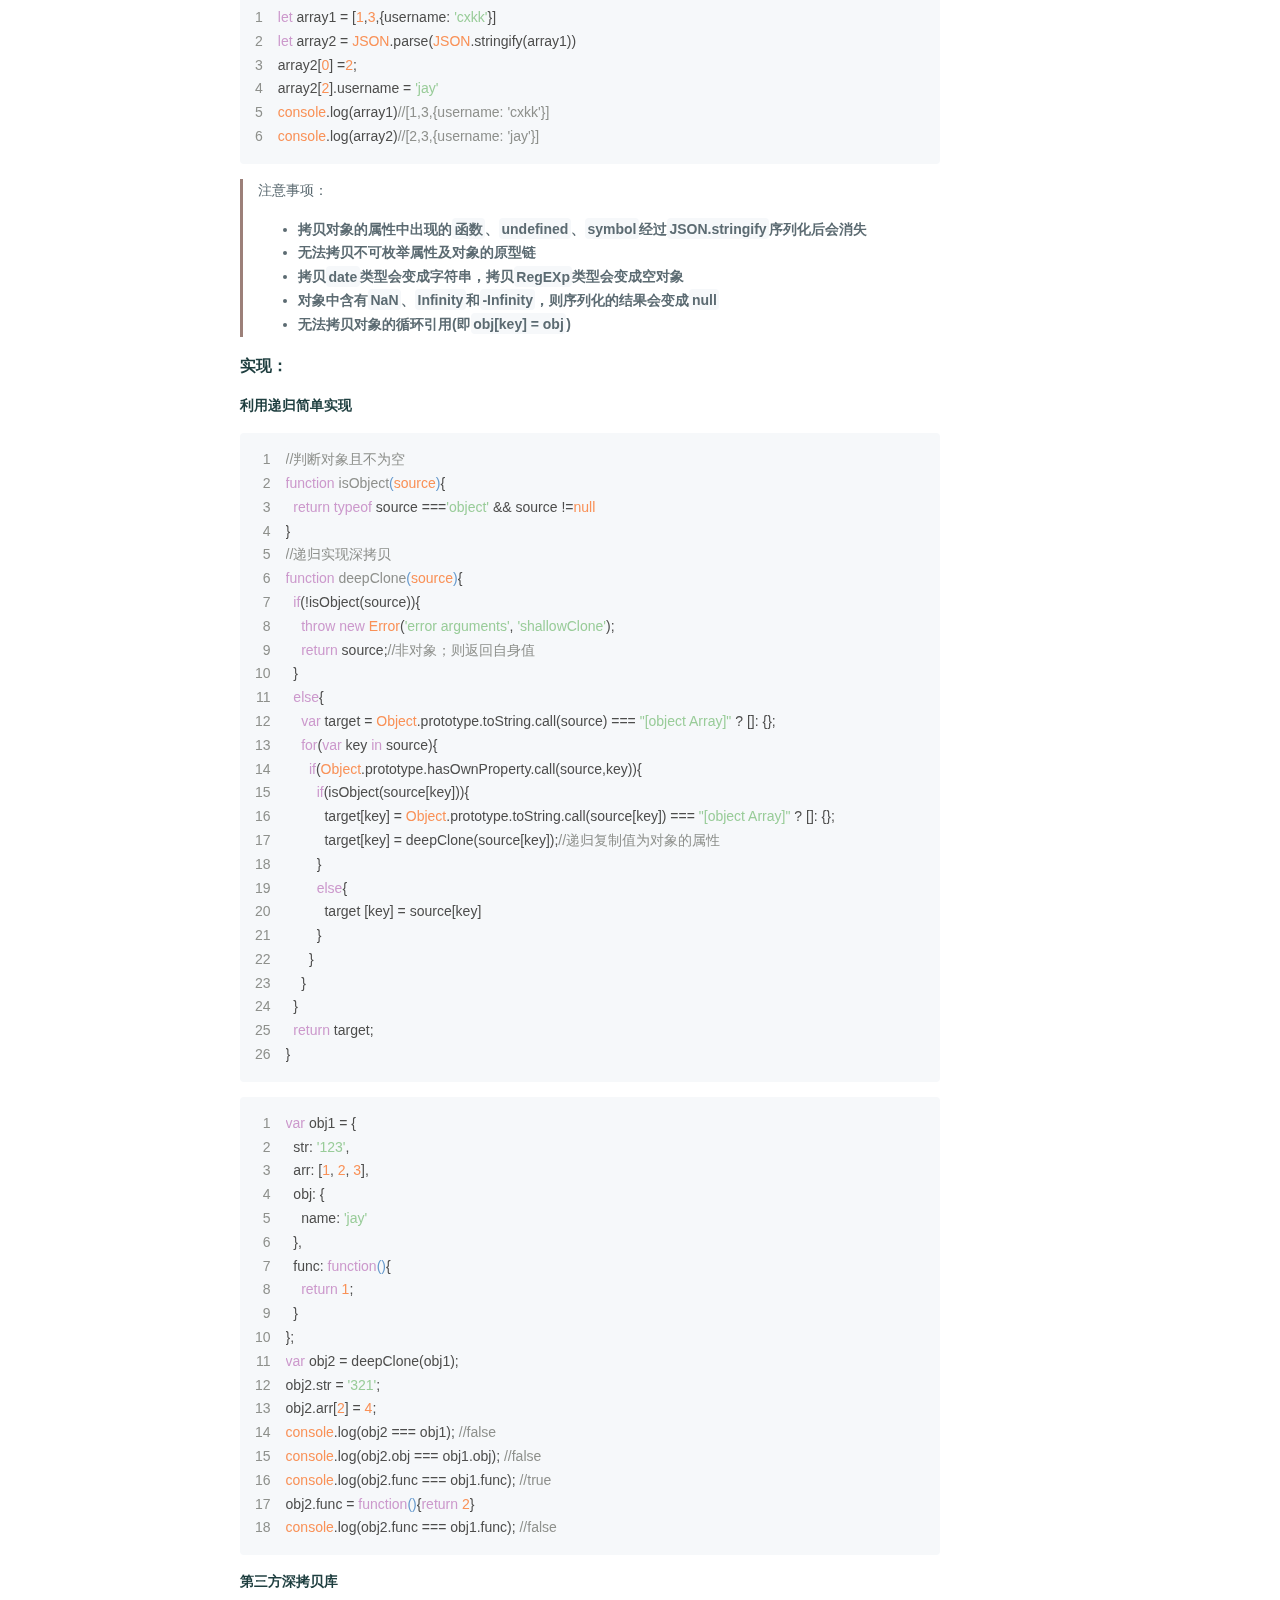
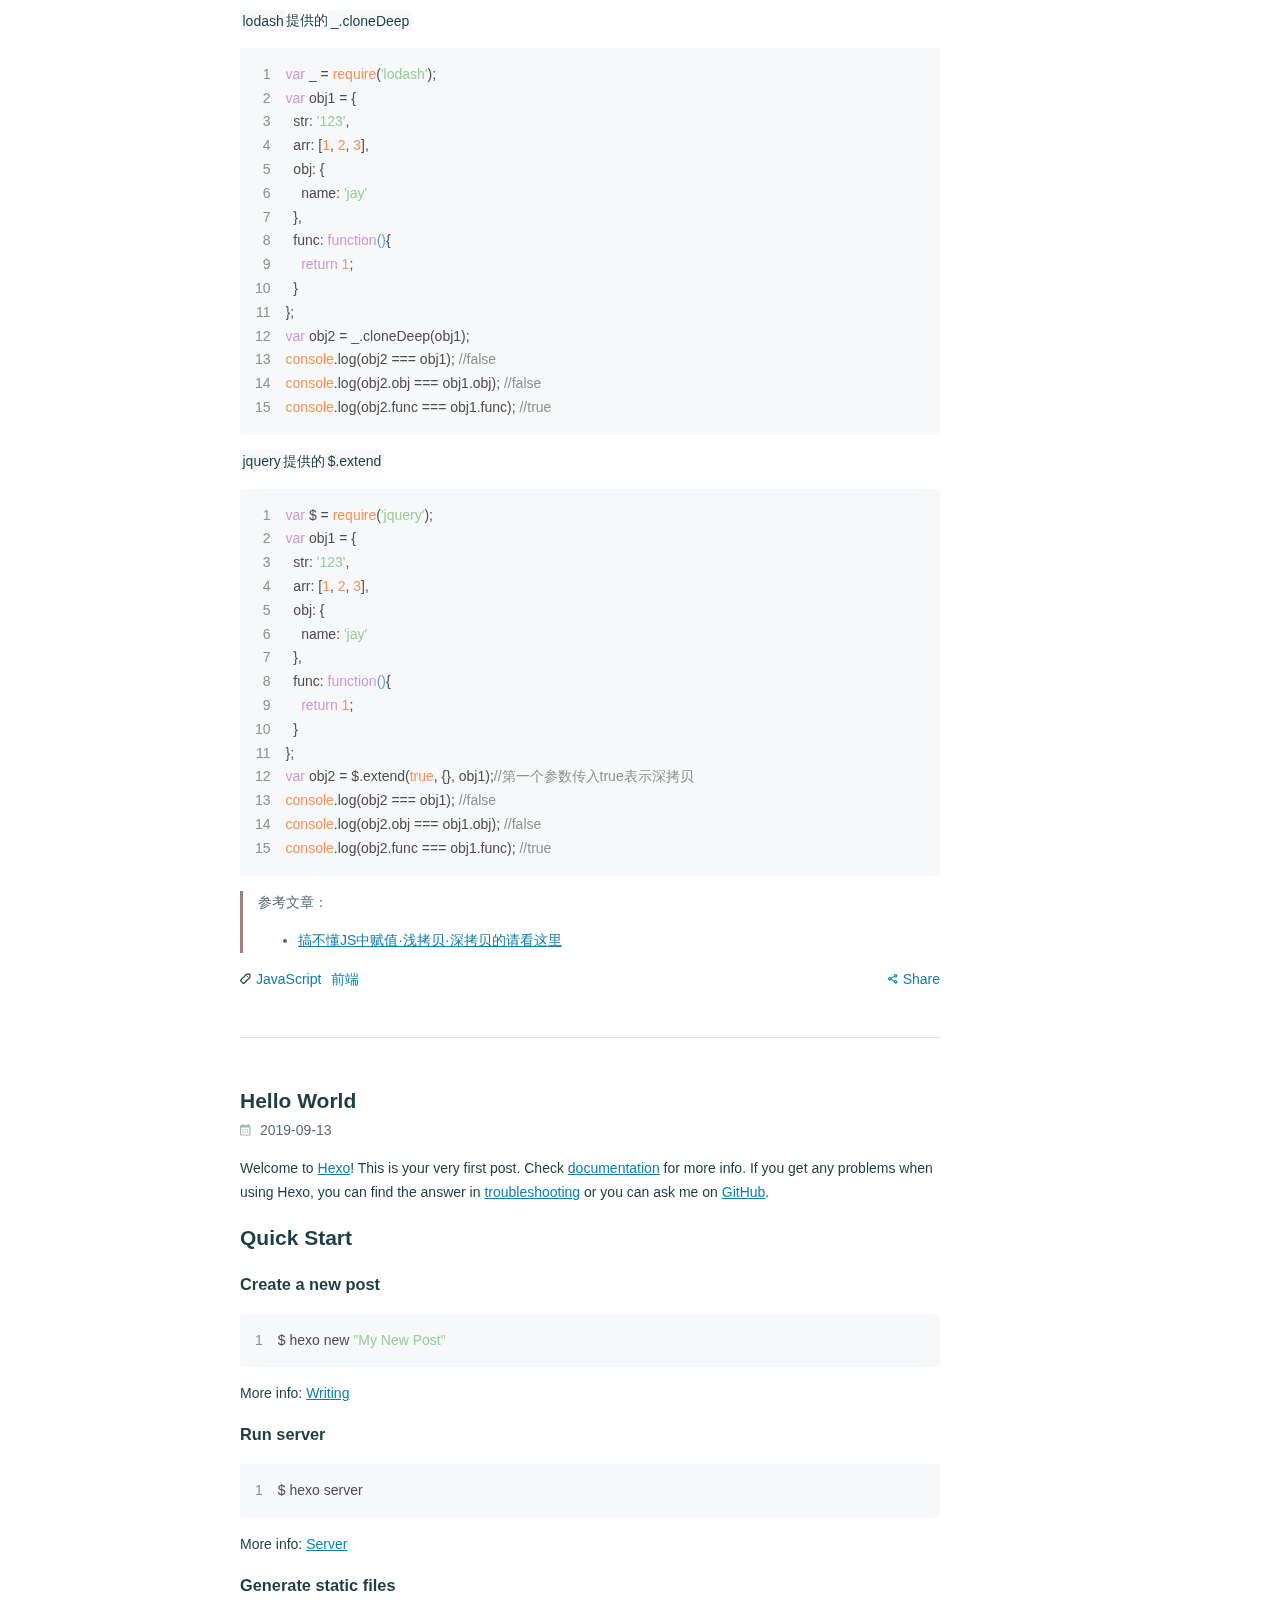
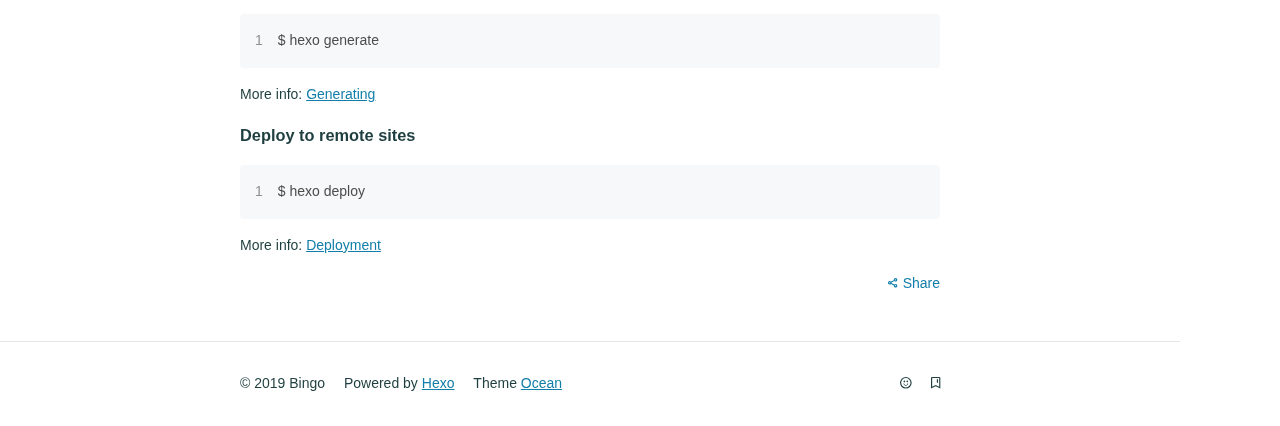
==== commit 4a9999d5: "Site updated: 2019-09-18 12:26:11" ====
--- a/index.html
+++ b/index.html
@@ -1,88 +1,255 @@
 <!DOCTYPE html>
-<html>
+<html lang="en">
 <head><meta name="generator" content="Hexo 3.9.0">
   <meta charset="utf-8">
   
-
-  
-  <title>Hexo</title>
+  
+  
   <meta name="viewport" content="width=device-width, initial-scale=1, maximum-scale=1">
-  <meta property="og:type" content="website">
-<meta property="og:title" content="Hexo">
-<meta property="og:url" content="http://yoursite.com/index.html">
-<meta property="og:site_name" content="Hexo">
-<meta property="og:locale" content="en">
-<meta name="twitter:card" content="summary">
-<meta name="twitter:title" content="Hexo">
-  
-    <link rel="alternate" href="/atom.xml" title="Hexo" type="application/atom+xml">
-  
-  
-    <link rel="icon" href="/favicon.png">
-  
-  
-    <link href="//fonts.googleapis.com/css?family=Source+Code+Pro" rel="stylesheet" type="text/css">
+  <title>
+    
+    Bingo</title>
+  
+    <link rel="shortcut icon" href="/favicon.ico">
   
   <link rel="stylesheet" href="/css/style.css">
+  
+    <link rel="stylesheet" href="/fancybox/jquery.fancybox.min.css">
+  
+  <script src="/js/pace.min.js"></script>
 </head>
 </html>
 <body>
-  <div id="container">
-    <div id="wrap">
-      <header id="header">
-  <div id="banner"></div>
-  <div id="header-outer" class="outer">
-    <div id="header-title" class="inner">
-      <h1 id="logo-wrap">
-        <a href="/" id="logo">Hexo</a>
-      </h1>
-      
-    </div>
-    <div id="header-inner" class="inner">
-      <nav id="main-nav">
-        <a id="main-nav-toggle" class="nav-icon"></a>
-        
-          <a class="main-nav-link" href="/">Home</a>
-        
-          <a class="main-nav-link" href="/archives">Archives</a>
-        
-      </nav>
-      <nav id="sub-nav">
-        
-          <a id="nav-rss-link" class="nav-icon" href="/atom.xml" title="RSS Feed"></a>
-        
-        <a id="nav-search-btn" class="nav-icon" title="Search"></a>
-      </nav>
-      <div id="search-form-wrap">
-        <form action="//google.com/search" method="get" accept-charset="UTF-8" class="search-form"><input type="search" name="q" class="search-form-input" placeholder="Search"><button type="submit" class="search-form-submit">&#xF002;</button><input type="hidden" name="sitesearch" value="http://yoursite.com"></form>
+<main class="content">
+  <section class="jumbotron">
+  <div class="video">
+    
+      <div class="video-frame">
+        <img src="/images/ocean/overlay-hero.png" alt="Decorative image frame">
       </div>
-    </div>
-  </div>
-</header>
-      <div class="outer">
-        <section id="main">
-  
-    <article id="post-hello-world" class="article article-type-post" itemscope itemprop="blogPost">
-  <div class="article-meta">
-    <a href="/2019/09/13/hello-world/" class="article-date">
+    
+    <div class="video-media">
+      <video playsinline="" autoplay="" loop="" muted="" data-autoplay=""
+             poster="/images/ocean/ocean.png" x5-video-player-type="h5">
+        <source src="/images/ocean/ocean.mp4" type="video/mp4">
+        <source src="/images/ocean/ocean.ogv" type="video/ogg">
+        <source src="/images/ocean/ocean.webm" type="video/webm">
+        <p>Your user agent does not support the HTML5 Video element.</p>
+      </video>
+      <div class="video-overlay"></div>
+    </div>
+    <div class="video-inner text-center text-white">
+      <h1><a href="/">Bingo</a></h1>
+      <p></p>
+      <div><img src="/images/hexo-inverted.svg" class="brand" alt="Bingo"></div>
+    </div>
+    <div class="video-learn-more">
+      <a class="anchor" href="#landingpage"><i class="fe fe-mouse"></i></a>
+    </div>
+  </div>
+</section>
+
+<div id="landingpage">
+  <section class="outer">
+  <article class="articles">
+    
+    <h1 class="page-type-title"></h1>
+
+    
+      
+        
+
+<article id="post-js中的深拷贝与浅拷贝" class="article article-type-post" itemscope itemprop="blogPost" data-scroll-reveal>
+  
+  <div class="article-inner">
+    
+      <header class="article-header">
+        
+  
+    <h2 itemprop="name">
+      <a class="article-title" href="/2019/09/17/js中的深拷贝与浅拷贝/">js中的深拷贝与浅拷贝</a>
+    </h2>
+  
+  
+
+
+
+
+      </header>
+    
+
+    
+      <div class="article-meta">
+        <a href="/2019/09/17/js中的深拷贝与浅拷贝/" class="article-date">
+  <time datetime="2019-09-17T15:43:21.000Z" itemprop="datePublished">2019-09-17</time>
+</a>
+        
+  <div class="article-category">
+    <a class="article-category-link" href="/categories/编程/">编程</a>
+  </div>
+
+      </div>
+    
+
+    
+
+    <div class="article-entry" itemprop="articleBody">
+      
+
+
+      
+
+      
+        <h2 id="前言"><a href="#前言" class="headerlink" title="前言"></a>前言</h2><blockquote>
+<p>本文主要总结一下 js 的基本数据类型与堆栈存储的联系，什么是浅拷贝、什么是深拷贝、有什么应用实例，以及如何自己实现深拷贝和怎么浅拷贝。</p>
+</blockquote>
+<h2 id="数据类型与堆栈的关系"><a href="#数据类型与堆栈的关系" class="headerlink" title="数据类型与堆栈的关系"></a>数据类型与堆栈的关系</h2><h3 id="基本类型和引用类型与存储方式"><a href="#基本类型和引用类型与存储方式" class="headerlink" title="基本类型和引用类型与存储方式"></a>基本类型和引用类型与存储方式</h3><blockquote>
+<p>基本类型：<code>undefined,null,Boolean,String,Number,Symbol</code></p>
+<p>引用类型：<code>Object,Array,Date,Function,RegExp</code></p>
+</blockquote>
+<ul>
+<li><p><code>基本类型</code>采用<code>栈存储</code>：栈存储在内存中占固定大小。</p>
+<p><img src="https://img-blog.csdnimg.cn/20190917222608367.png?x-oss-process=image/watermark,type_ZmFuZ3poZW5naGVpdGk,shadow_10,text_aHR0cHM6Ly9ibG9nLmNzZG4ubmV0L3dlaXhpbl80MTkwNjAwNA==,size_16,color_FFFFFF,t_70" alt="基本类型存储"></p>
+</li>
+<li><p><code>引用类型</code>采用<code>堆存储</code>：变量标识符与变量在堆内存的存储地址（引用）保存在栈中，当解释器寻找该引用值时，会首先检索其在栈中的地址，取得地址后从堆中获得实体。</p>
+<p><img src="https://img-blog.csdnimg.cn/20190917222631826.png?x-oss-process=image/watermark,type_ZmFuZ3poZW5naGVpdGk,shadow_10,text_aHR0cHM6Ly9ibG9nLmNzZG4ubmV0L3dlaXhpbl80MTkwNjAwNA==,size_16,color_FFFFFF,t_70" alt="引用类型存储"></p>
+</li>
+<li><p><code>闭包</code>的变量也是使用堆存储：因为<code>闭包</code>中的变量不会随着外层的函数从调用栈中销毁，所以将其实体保存在了堆内存中，是内层函数仍能访问外层已销毁的函数中的变量。</p>
+</li>
+</ul>
+<p>当我们讨论起深浅复制时，讨论的对象都是引用类型。</p>
+<h2 id="赋值操作"><a href="#赋值操作" class="headerlink" title="赋值操作"></a>赋值操作</h2><h3 id="基本类型复制"><a href="#基本类型复制" class="headerlink" title="基本类型复制"></a>基本类型复制</h3><figure class="highlight js"><table><tr><td class="gutter"><pre><span class="line">1</span><br><span class="line">2</span><br><span class="line">3</span><br><span class="line">4</span><br><span class="line">5</span><br></pre></td><td class="code"><pre><span class="line"><span class="keyword">var</span> a = <span class="number">1</span>;</span><br><span class="line"><span class="keyword">var</span> b = a;</span><br><span class="line">a = <span class="number">3</span>;</span><br><span class="line"><span class="built_in">console</span>.log(a);<span class="comment">//3</span></span><br><span class="line"><span class="built_in">console</span>.log(b);<span class="comment">//1</span></span><br></pre></td></tr></table></figure>
+
+<p>在栈内存中的数据发生数据变化的时候，系统会自动为新的变量分配一个新的之值在栈内存中，两个变量相互独立，互不影响的。</p>
+<h3 id="引用类型复制"><a href="#引用类型复制" class="headerlink" title="引用类型复制"></a>引用类型复制</h3><figure class="highlight js"><table><tr><td class="gutter"><pre><span class="line">1</span><br><span class="line">2</span><br><span class="line">3</span><br><span class="line">4</span><br></pre></td><td class="code"><pre><span class="line"><span class="keyword">var</span> obj1 = &#123;<span class="attr">a</span>:<span class="number">123</span>,<span class="attr">b</span>:<span class="number">321</span>&#125;</span><br><span class="line"><span class="keyword">var</span> obj2 = obj1;</span><br><span class="line">obj2.b = <span class="number">111</span></span><br><span class="line"><span class="built_in">console</span>.log(obj1.b);<span class="comment">//111</span></span><br></pre></td></tr></table></figure>
+
+<p>引用类型的复制，同样为新的变量<code>obj2</code>分配栈内存空间；但是变量对应的具体值是保存在堆内存中，栈中只是一个地址指针，所以当<code>obj2.b</code>改变时，<code>obj1.b</code>保存的地址  </p>
+<h2 id="浅拷贝"><a href="#浅拷贝" class="headerlink" title="浅拷贝"></a>浅拷贝</h2><blockquote>
+<p>即新的对象复制已有对象中的非对象属性的值和对象属性的引用。</p>
+</blockquote>
+<h3 id="实例："><a href="#实例：" class="headerlink" title="实例："></a><strong>实例</strong>：</h3><h4 id="Object-assign"><a href="#Object-assign" class="headerlink" title="Object.assign"></a>Object.assign</h4><figure class="highlight js"><table><tr><td class="gutter"><pre><span class="line">1</span><br><span class="line">2</span><br><span class="line">3</span><br><span class="line">4</span><br><span class="line">5</span><br><span class="line">6</span><br><span class="line">7</span><br></pre></td><td class="code"><pre><span class="line"><span class="keyword">var</span> obj1 = &#123;<span class="attr">a</span>:<span class="number">123</span>,<span class="attr">b</span>:<span class="number">321</span>,<span class="attr">c</span>:&#123;<span class="attr">name</span>:<span class="string">'jay'</span>,<span class="attr">song</span>:<span class="string">'说好不哭'</span>&#125;&#125;</span><br><span class="line"><span class="keyword">var</span> obj2 = &#123;&#125;;</span><br><span class="line"><span class="built_in">Object</span>.assign(obj2,obj1)</span><br><span class="line">obj2.b = <span class="number">111</span></span><br><span class="line"><span class="built_in">console</span>.log(obj1.b);<span class="comment">//321</span></span><br><span class="line">obj2.c.song = <span class="string">'说了再见'</span></span><br><span class="line"><span class="built_in">console</span>.log(obj1.c)<span class="comment">//&#123;name: "jay", song: "说了再见"&#125;</span></span><br></pre></td></tr></table></figure>
+
+<p>从上例子可以看出，<code>Object.assign</code>是一个浅拷贝，对于传入的第二个参数对象，当某个属性为对象时只会拷贝一份相同的内存地址。</p>
+<blockquote>
+<p>注意事项：</p>
+<ul>
+<li><strong>只会拷贝源对象的自身属性（不拷贝继承属性）</strong></li>
+<li><strong>不会拷贝对象不可枚举属性</strong></li>
+<li><strong>由于<code>undefined</code>和<code>null</code>无法转为对象，所以不能作为<code>Object.assign</code>第一个参数（作为第二个参数相当于没有）</strong></li>
+</ul>
+</blockquote>
+<h4 id="Array-prototype-slice"><a href="#Array-prototype-slice" class="headerlink" title="Array.prototype.slice"></a>Array.prototype.slice</h4><p>与<code>Object.assign</code>类似</p>
+<figure class="highlight js"><table><tr><td class="gutter"><pre><span class="line">1</span><br><span class="line">2</span><br><span class="line">3</span><br><span class="line">4</span><br><span class="line">5</span><br><span class="line">6</span><br><span class="line">7</span><br><span class="line">8</span><br><span class="line">9</span><br><span class="line">10</span><br></pre></td><td class="code"><pre><span class="line"><span class="keyword">var</span> a = [ <span class="number">1</span>, <span class="number">3</span>, <span class="number">5</span>, &#123; <span class="attr">x</span>: <span class="number">1</span> &#125; ];</span><br><span class="line"><span class="keyword">var</span> b = <span class="built_in">Array</span>.prototype.slice.call(a);</span><br><span class="line">b[<span class="number">0</span>] = <span class="number">2</span>;</span><br><span class="line"><span class="built_in">console</span>.log(a); <span class="comment">// [ 1, 3, 5, &#123; x: 1 &#125; ];</span></span><br><span class="line"><span class="built_in">console</span>.log(b); <span class="comment">// [ 2, 3, 5, &#123; x: 1 &#125; ];</span></span><br><span class="line"><span class="comment">//浅拷贝后，数组a[0]并不会随着b[0]改变而改变，说明a和b在栈内存中引用地址并不相同。</span></span><br><span class="line">b[<span class="number">3</span>].x = <span class="number">2</span>;</span><br><span class="line"><span class="built_in">console</span>.log(a); <span class="comment">// [ 1, 3, 5, &#123; x: 2 &#125; ];</span></span><br><span class="line"><span class="built_in">console</span>.log(b); <span class="comment">// [ 2, 3, 5, &#123; x: 2 &#125; ];</span></span><br><span class="line"><span class="comment">//浅拷贝后，数组中对象的属性会根据修改而改变，说明浅拷贝的时候拷贝的已存在对象的对象的属性引用。</span></span><br></pre></td></tr></table></figure>
+
+<p>从上例子可以看出，<code>Array.prototype.slice</code>是一个浅拷贝，对于那些类型为对象的项，拷贝的是该项对应对象的内存地址（属性引用）。</p>
+<h4 id="Array-prototype-concat"><a href="#Array-prototype-concat" class="headerlink" title="Array.prototype.concat"></a>Array.prototype.concat</h4><figure class="highlight js"><table><tr><td class="gutter"><pre><span class="line">1</span><br><span class="line">2</span><br><span class="line">3</span><br><span class="line">4</span><br><span class="line">5</span><br><span class="line">6</span><br><span class="line">7</span><br><span class="line">8</span><br><span class="line">9</span><br></pre></td><td class="code"><pre><span class="line"><span class="keyword">let</span> array = [&#123;<span class="attr">a</span>: <span class="number">1</span>&#125;, &#123;<span class="attr">b</span>: <span class="number">2</span>&#125;];</span><br><span class="line"><span class="keyword">let</span> array1 = [&#123;<span class="attr">c</span>: <span class="number">3</span>&#125;,&#123;<span class="attr">d</span>: <span class="number">4</span>&#125;,<span class="number">3</span>];</span><br><span class="line"><span class="keyword">let</span> array2=array.concat(array1);</span><br><span class="line">array1[<span class="number">2</span>]=<span class="number">4</span>;</span><br><span class="line"><span class="built_in">console</span>.log(array2);<span class="comment">// [ &#123; a: 1 &#125;, &#123; b: 2 &#125;, &#123; c: 3 &#125;, &#123; d: 4 &#125;,3 ]</span></span><br><span class="line"><span class="built_in">console</span>.log(array1);<span class="comment">// [ &#123; c: 3 &#125;, &#123; d: 4 &#125;,4 ]</span></span><br><span class="line">array1[<span class="number">0</span>].c=<span class="number">123</span>;</span><br><span class="line"><span class="built_in">console</span>.log(array2);<span class="comment">// [ &#123; a: 1 &#125;, &#123; b: 2 &#125;, &#123; c: 123 &#125;, &#123; d: 4 &#125;,3 ]</span></span><br><span class="line"><span class="built_in">console</span>.log(array1);<span class="comment">// [ &#123; c: 123 &#125;, &#123; d: 4 &#125;,4 ]</span></span><br></pre></td></tr></table></figure>
+
+<p>从上例子可以看出，<code>Array.prototype.concat</code>是一个浅拷贝，对于那些类型为对象的项，拷贝的是该项对应对象的内存地址（属性引用）。</p>
+<h4 id="…扩展运算符"><a href="#…扩展运算符" class="headerlink" title="…扩展运算符"></a>…扩展运算符</h4><ul>
+<li>语法</li>
+</ul>
+<blockquote>
+<p><code>var cloneObj = { ...obj };</code></p>
+</blockquote>
+<figure class="highlight js"><table><tr><td class="gutter"><pre><span class="line">1</span><br><span class="line">2</span><br><span class="line">3</span><br><span class="line">4</span><br><span class="line">5</span><br><span class="line">6</span><br><span class="line">7</span><br><span class="line">8</span><br><span class="line">9</span><br></pre></td><td class="code"><pre><span class="line"><span class="keyword">let</span> obj = &#123;<span class="attr">a</span>:<span class="number">1</span>,<span class="attr">b</span>:&#123;<span class="attr">c</span>:<span class="number">1</span>&#125;&#125;</span><br><span class="line"><span class="keyword">let</span> obj2 = &#123;...obj&#125;;</span><br><span class="line">obj.a=<span class="number">2</span>;</span><br><span class="line"><span class="built_in">console</span>.log(obj); <span class="comment">//&#123;a:2,b:&#123;c:1&#125;&#125;</span></span><br><span class="line"><span class="built_in">console</span>.log(obj2); <span class="comment">//&#123;a:1,b:&#123;c:1&#125;&#125;</span></span><br><span class="line"></span><br><span class="line">obj.b.c = <span class="number">2</span>;</span><br><span class="line"><span class="built_in">console</span>.log(obj); <span class="comment">//&#123;a:2,b:&#123;c:2&#125;&#125;</span></span><br><span class="line"><span class="built_in">console</span>.log(obj2); <span class="comment">//&#123;a:1,b:&#123;c:2&#125;&#125;</span></span><br></pre></td></tr></table></figure>
+
+<figure class="highlight js"><table><tr><td class="gutter"><pre><span class="line">1</span><br><span class="line">2</span><br><span class="line">3</span><br><span class="line">4</span><br><span class="line">5</span><br><span class="line">6</span><br></pre></td><td class="code"><pre><span class="line"><span class="keyword">let</span> array1 = [&#123;<span class="attr">c</span>: <span class="number">3</span>&#125;,&#123;<span class="attr">d</span>: <span class="number">4</span>&#125;,<span class="number">3</span>];</span><br><span class="line"><span class="keyword">let</span> array3 = [...array1]</span><br><span class="line">array3[<span class="number">2</span>] = <span class="number">4</span></span><br><span class="line">array3[<span class="number">1</span>].c =<span class="number">2</span></span><br><span class="line"><span class="built_in">console</span>.log(array1)<span class="comment">//[&#123;c: 2&#125;,&#123;d: 4&#125;,3];</span></span><br><span class="line"><span class="built_in">console</span>.log(array3)<span class="comment">//[&#123;c: 2&#125;,&#123;d: 4&#125;,4];</span></span><br></pre></td></tr></table></figure>
+
+<p>从上例子可以看出，扩展运算符也是浅拷贝，对于那些类型为对象的项，拷贝的是该项对应对象的内存地址（属性引用）。</p>
+<h3 id="实现"><a href="#实现" class="headerlink" title="实现"></a>实现</h3><p>实现原理：新的对象复制已有对象中非对象属性的值和对象属性的<code>引用</code>,也就是说对象属性并不复制到内存。（其实很简单，利用对象间赋值操作进一步应用到对象的属性上就ok）</p>
+<figure class="highlight js"><table><tr><td class="gutter"><pre><span class="line">1</span><br><span class="line">2</span><br><span class="line">3</span><br><span class="line">4</span><br><span class="line">5</span><br><span class="line">6</span><br><span class="line">7</span><br><span class="line">8</span><br><span class="line">9</span><br><span class="line">10</span><br><span class="line">11</span><br></pre></td><td class="code"><pre><span class="line"><span class="function"><span class="keyword">function</span> <span class="title">cloneShallow</span>(<span class="params">source</span>) </span>&#123;</span><br><span class="line">    <span class="keyword">var</span> target = &#123;&#125;;</span><br><span class="line">    <span class="keyword">for</span> (<span class="keyword">var</span> key <span class="keyword">in</span> source) &#123;</span><br><span class="line">      <span class="comment">//遍历一个source对象自有的、继承的、可枚举的、非Symbol的属性。对于每个不同的属性，语句都会被执行。</span></span><br><span class="line">        <span class="keyword">if</span> (<span class="built_in">Object</span>.prototype.hasOwnProperty.call(source, key)) &#123;</span><br><span class="line">          <span class="comment">//hasOwnProperty会忽略掉那些从原型链上继承到的属性和自身属性。</span></span><br><span class="line">            target[key] = source[key];</span><br><span class="line">        &#125;</span><br><span class="line">    &#125;</span><br><span class="line">    <span class="keyword">return</span> target;</span><br><span class="line">&#125;</span><br></pre></td></tr></table></figure>
+
+<h2 id="深拷贝"><a href="#深拷贝" class="headerlink" title="深拷贝"></a>深拷贝</h2><blockquote>
+<p>即新的对象拷贝已有对象时会从堆内存中开辟另一个新的区域来存放。而不是拷贝其属性引用；修改新对象不会影响源对象。</p>
+</blockquote>
+<h3 id="实例"><a href="#实例" class="headerlink" title="实例"></a>实例</h3><h4 id="JSON-parse-JSON-stringify"><a href="#JSON-parse-JSON-stringify" class="headerlink" title="JSON.parse(JSON.stringify()))"></a>JSON.parse(JSON.stringify()))</h4><figure class="highlight js"><table><tr><td class="gutter"><pre><span class="line">1</span><br><span class="line">2</span><br><span class="line">3</span><br><span class="line">4</span><br><span class="line">5</span><br><span class="line">6</span><br></pre></td><td class="code"><pre><span class="line"><span class="keyword">let</span> array1 = [<span class="number">1</span>,<span class="number">3</span>,&#123;<span class="attr">username</span>: <span class="string">'cxkk'</span>&#125;]</span><br><span class="line"><span class="keyword">let</span> array2 = <span class="built_in">JSON</span>.parse(<span class="built_in">JSON</span>.stringify(array1))</span><br><span class="line">array2[<span class="number">0</span>] =<span class="number">2</span>;</span><br><span class="line">array2[<span class="number">2</span>].username = <span class="string">'jay'</span></span><br><span class="line"><span class="built_in">console</span>.log(array1)<span class="comment">//[1,3,&#123;username: 'cxkk'&#125;]</span></span><br><span class="line"><span class="built_in">console</span>.log(array2)<span class="comment">//[2,3,&#123;username: 'jay'&#125;]</span></span><br></pre></td></tr></table></figure>
+
+<blockquote>
+<p>注意事项：</p>
+<ul>
+<li><strong>拷贝对象的属性中出现的<code>函数</code>、<code>undefined</code>、<code>symbol</code>经过<code>JSON.stringify</code>序列化后会消失</strong></li>
+<li><strong>无法拷贝不可枚举属性及对象的原型链</strong></li>
+<li><strong>拷贝<code>date</code>类型会变成字符串，拷贝<code>RegEXp</code>类型会变成空对象</strong></li>
+<li><strong>对象中含有<code>NaN</code>、<code>Infinity</code>和<code>-Infinity</code>，则序列化的结果会变成<code>null</code></strong></li>
+<li><strong>无法拷贝对象的循环引用(即<code>obj[key] = obj</code>)</strong></li>
+</ul>
+</blockquote>
+<h3 id="实现："><a href="#实现：" class="headerlink" title="实现："></a>实现：</h3><h4 id="利用递归简单实现"><a href="#利用递归简单实现" class="headerlink" title="利用递归简单实现"></a>利用递归简单实现</h4><figure class="highlight js"><table><tr><td class="gutter"><pre><span class="line">1</span><br><span class="line">2</span><br><span class="line">3</span><br><span class="line">4</span><br><span class="line">5</span><br><span class="line">6</span><br><span class="line">7</span><br><span class="line">8</span><br><span class="line">9</span><br><span class="line">10</span><br><span class="line">11</span><br><span class="line">12</span><br><span class="line">13</span><br><span class="line">14</span><br><span class="line">15</span><br><span class="line">16</span><br><span class="line">17</span><br><span class="line">18</span><br><span class="line">19</span><br><span class="line">20</span><br><span class="line">21</span><br><span class="line">22</span><br><span class="line">23</span><br><span class="line">24</span><br><span class="line">25</span><br><span class="line">26</span><br></pre></td><td class="code"><pre><span class="line"><span class="comment">//判断对象且不为空</span></span><br><span class="line"><span class="function"><span class="keyword">function</span> <span class="title">isObject</span>(<span class="params">source</span>)</span>&#123;</span><br><span class="line">  <span class="keyword">return</span> <span class="keyword">typeof</span> source ===<span class="string">'object'</span> &amp;&amp; source !=<span class="literal">null</span></span><br><span class="line">&#125;</span><br><span class="line"><span class="comment">//递归实现深拷贝</span></span><br><span class="line"><span class="function"><span class="keyword">function</span> <span class="title">deepClone</span>(<span class="params">source</span>)</span>&#123;</span><br><span class="line">  <span class="keyword">if</span>(!isObject(source))&#123;</span><br><span class="line">    <span class="keyword">throw</span> <span class="keyword">new</span> <span class="built_in">Error</span>(<span class="string">'error arguments'</span>, <span class="string">'shallowClone'</span>);</span><br><span class="line">    <span class="keyword">return</span> source;<span class="comment">//非对象；则返回自身值</span></span><br><span class="line">  &#125;</span><br><span class="line">  <span class="keyword">else</span>&#123;</span><br><span class="line">    <span class="keyword">var</span> target = <span class="built_in">Object</span>.prototype.toString.call(source) === <span class="string">"[object Array]"</span> ? []: &#123;&#125;;</span><br><span class="line">    <span class="keyword">for</span>(<span class="keyword">var</span> key <span class="keyword">in</span> source)&#123;</span><br><span class="line">      <span class="keyword">if</span>(<span class="built_in">Object</span>.prototype.hasOwnProperty.call(source,key))&#123;</span><br><span class="line">        <span class="keyword">if</span>(isObject(source[key]))&#123;</span><br><span class="line">          target[key] = <span class="built_in">Object</span>.prototype.toString.call(source[key]) === <span class="string">"[object Array]"</span> ? []: &#123;&#125;;</span><br><span class="line">          target[key] = deepClone(source[key]);<span class="comment">//递归复制值为对象的属性</span></span><br><span class="line">        &#125;</span><br><span class="line">        <span class="keyword">else</span>&#123;</span><br><span class="line">          target [key] = source[key]</span><br><span class="line">        &#125;</span><br><span class="line">      &#125;</span><br><span class="line">    &#125;</span><br><span class="line">  &#125;</span><br><span class="line">  <span class="keyword">return</span> target;</span><br><span class="line">&#125;</span><br></pre></td></tr></table></figure>
+
+<figure class="highlight js"><table><tr><td class="gutter"><pre><span class="line">1</span><br><span class="line">2</span><br><span class="line">3</span><br><span class="line">4</span><br><span class="line">5</span><br><span class="line">6</span><br><span class="line">7</span><br><span class="line">8</span><br><span class="line">9</span><br><span class="line">10</span><br><span class="line">11</span><br><span class="line">12</span><br><span class="line">13</span><br><span class="line">14</span><br><span class="line">15</span><br><span class="line">16</span><br><span class="line">17</span><br><span class="line">18</span><br></pre></td><td class="code"><pre><span class="line"><span class="keyword">var</span> obj1 = &#123;</span><br><span class="line">  str: <span class="string">'123'</span>,</span><br><span class="line">  arr: [<span class="number">1</span>, <span class="number">2</span>, <span class="number">3</span>],</span><br><span class="line">  obj: &#123;</span><br><span class="line">    name: <span class="string">'jay'</span></span><br><span class="line">  &#125;,</span><br><span class="line">  func: <span class="function"><span class="keyword">function</span>(<span class="params"></span>)</span>&#123;</span><br><span class="line">    <span class="keyword">return</span> <span class="number">1</span>;</span><br><span class="line">  &#125;</span><br><span class="line">&#125;;</span><br><span class="line"><span class="keyword">var</span> obj2 = deepClone(obj1);</span><br><span class="line">obj2.str = <span class="string">'321'</span>;</span><br><span class="line">obj2.arr[<span class="number">2</span>] = <span class="number">4</span>;</span><br><span class="line"><span class="built_in">console</span>.log(obj2 === obj1); <span class="comment">//false</span></span><br><span class="line"><span class="built_in">console</span>.log(obj2.obj === obj1.obj); <span class="comment">//false</span></span><br><span class="line"><span class="built_in">console</span>.log(obj2.func === obj1.func); <span class="comment">//true</span></span><br><span class="line">obj2.func = <span class="function"><span class="keyword">function</span>(<span class="params"></span>)</span>&#123;<span class="keyword">return</span> <span class="number">2</span>&#125;</span><br><span class="line"><span class="built_in">console</span>.log(obj2.func === obj1.func); <span class="comment">//false</span></span><br></pre></td></tr></table></figure>
+
+<h4 id="第三方深拷贝库"><a href="#第三方深拷贝库" class="headerlink" title="第三方深拷贝库"></a>第三方深拷贝库</h4><p><code>lodash</code>提供的<code>_.cloneDeep</code></p>
+<figure class="highlight js"><table><tr><td class="gutter"><pre><span class="line">1</span><br><span class="line">2</span><br><span class="line">3</span><br><span class="line">4</span><br><span class="line">5</span><br><span class="line">6</span><br><span class="line">7</span><br><span class="line">8</span><br><span class="line">9</span><br><span class="line">10</span><br><span class="line">11</span><br><span class="line">12</span><br><span class="line">13</span><br><span class="line">14</span><br><span class="line">15</span><br></pre></td><td class="code"><pre><span class="line"><span class="keyword">var</span> _ = <span class="built_in">require</span>(<span class="string">'lodash'</span>);</span><br><span class="line"><span class="keyword">var</span> obj1 = &#123;</span><br><span class="line">  str: <span class="string">'123'</span>,</span><br><span class="line">  arr: [<span class="number">1</span>, <span class="number">2</span>, <span class="number">3</span>],</span><br><span class="line">  obj: &#123;</span><br><span class="line">    name: <span class="string">'jay'</span></span><br><span class="line">  &#125;,</span><br><span class="line">  func: <span class="function"><span class="keyword">function</span>(<span class="params"></span>)</span>&#123;</span><br><span class="line">    <span class="keyword">return</span> <span class="number">1</span>;</span><br><span class="line">  &#125;</span><br><span class="line">&#125;;</span><br><span class="line"><span class="keyword">var</span> obj2 = _.cloneDeep(obj1);</span><br><span class="line"><span class="built_in">console</span>.log(obj2 === obj1); <span class="comment">//false</span></span><br><span class="line"><span class="built_in">console</span>.log(obj2.obj === obj1.obj); <span class="comment">//false</span></span><br><span class="line"><span class="built_in">console</span>.log(obj2.func === obj1.func); <span class="comment">//true</span></span><br></pre></td></tr></table></figure>
+
+<p><code>jquery</code>提供的<code>$.extend</code></p>
+<figure class="highlight js"><table><tr><td class="gutter"><pre><span class="line">1</span><br><span class="line">2</span><br><span class="line">3</span><br><span class="line">4</span><br><span class="line">5</span><br><span class="line">6</span><br><span class="line">7</span><br><span class="line">8</span><br><span class="line">9</span><br><span class="line">10</span><br><span class="line">11</span><br><span class="line">12</span><br><span class="line">13</span><br><span class="line">14</span><br><span class="line">15</span><br></pre></td><td class="code"><pre><span class="line"><span class="keyword">var</span> $ = <span class="built_in">require</span>(<span class="string">'jquery'</span>);</span><br><span class="line"><span class="keyword">var</span> obj1 = &#123;</span><br><span class="line">  str: <span class="string">'123'</span>,</span><br><span class="line">  arr: [<span class="number">1</span>, <span class="number">2</span>, <span class="number">3</span>],</span><br><span class="line">  obj: &#123;</span><br><span class="line">    name: <span class="string">'jay'</span></span><br><span class="line">  &#125;,</span><br><span class="line">  func: <span class="function"><span class="keyword">function</span>(<span class="params"></span>)</span>&#123;</span><br><span class="line">    <span class="keyword">return</span> <span class="number">1</span>;</span><br><span class="line">  &#125;</span><br><span class="line">&#125;;</span><br><span class="line"><span class="keyword">var</span> obj2 = $.extend(<span class="literal">true</span>, &#123;&#125;, obj1);<span class="comment">//第一个参数传入true表示深拷贝</span></span><br><span class="line"><span class="built_in">console</span>.log(obj2 === obj1); <span class="comment">//false</span></span><br><span class="line"><span class="built_in">console</span>.log(obj2.obj === obj1.obj); <span class="comment">//false</span></span><br><span class="line"><span class="built_in">console</span>.log(obj2.func === obj1.func); <span class="comment">//true</span></span><br></pre></td></tr></table></figure>
+
+<blockquote>
+<p>参考文章：</p>
+<ul>
+<li><a href="https://segmentfault.com/a/1190000019842244#articleHeader7" target="_blank" rel="noopener"><a href="https://segmentfault.com/a/1190000019842244" target="_blank" rel="noopener">搞不懂JS中赋值·浅拷贝·深拷贝的请看这里</a></a></li>
+</ul>
+</blockquote>
+
+      
+    </div>
+    <footer class="article-footer">
+      <a data-url="http://yoursite.com/2019/09/17/js中的深拷贝与浅拷贝/" data-id="ck0orkaj60001b8uftz3c2pw5"
+         class="article-share-link">Share</a>
+      
+  <ul class="article-tag-list"><li class="article-tag-list-item"><a class="article-tag-list-link" href="/tags/JavaScript/">JavaScript</a></li><li class="article-tag-list-item"><a class="article-tag-list-link" href="/tags/前端/">前端</a></li></ul>
+
+    </footer>
+
+  </div>
+
+  
+
+  
+
+</article>
+
+
+
+      
+        
+
+<article id="post-hello-world" class="article article-type-post" itemscope itemprop="blogPost" data-scroll-reveal>
+  
+  <div class="article-inner">
+    
+      <header class="article-header">
+        
+  
+    <h2 itemprop="name">
+      <a class="article-title" href="/2019/09/13/hello-world/">Hello World</a>
+    </h2>
+  
+  
+
+
+
+
+      </header>
+    
+
+    
+      <div class="article-meta">
+        <a href="/2019/09/13/hello-world/" class="article-date">
   <time datetime="2019-09-13T08:12:03.313Z" itemprop="datePublished">2019-09-13</time>
 </a>
-    
-  </div>
-  <div class="article-inner">
-    
-    
-      <header class="article-header">
-        
-  
-    <h1 itemprop="name">
-      <a class="article-title" href="/2019/09/13/hello-world/">Hello World</a>
-    </h1>
-  
-
-      </header>
-    
+        
+      </div>
+    
+
+    
+
     <div class="article-entry" itemprop="articleBody">
+      
+
+
+      
+
       
         <p>Welcome to <a href="https://hexo.io/" target="_blank" rel="noopener">Hexo</a>! This is your very first post. Check <a href="https://hexo.io/docs/" target="_blank" rel="noopener">documentation</a> for more info. If you get any problems when using Hexo, you can find the answer in <a href="https://hexo.io/docs/troubleshooting.html" target="_blank" rel="noopener">troubleshooting</a> or you can ask me on <a href="https://github.com/hexojs/hexo/issues" target="_blank" rel="noopener">GitHub</a>.</p>
 <h2 id="Quick-Start"><a href="#Quick-Start" class="headerlink" title="Quick Start"></a>Quick Start</h2><h3 id="Create-a-new-post"><a href="#Create-a-new-post" class="headerlink" title="Create a new post"></a>Create a new post</h3><figure class="highlight bash"><table><tr><td class="gutter"><pre><span class="line">1</span><br></pre></td><td class="code"><pre><span class="line">$ hexo new <span class="string">"My New Post"</span></span><br></pre></td></tr></table></figure>
@@ -101,88 +268,119 @@
       
     </div>
     <footer class="article-footer">
-      <a data-url="http://yoursite.com/2019/09/13/hello-world/" data-id="ck0o0o1m600008cuftcuh1bqc" class="article-share-link">Share</a>
-      
+      <a data-url="http://yoursite.com/2019/09/13/hello-world/" data-id="ck0orkaj10000b8ufkh7fko39"
+         class="article-share-link">Share</a>
       
     </footer>
-  </div>
-  
+
+  </div>
+
+  
+
+  
+
 </article>
 
 
-  
-
-
+
+      
+  </article>
+  
+
+  
 </section>
-        
-          <aside id="sidebar">
-  
-    
-
-  
-    
-
-  
-    
-  
-    
-  <div class="widget-wrap">
-    <h3 class="widget-title">Archives</h3>
-    <div class="widget">
-      <ul class="archive-list"><li class="archive-list-item"><a class="archive-list-link" href="/archives/2019/09/">September 2019</a></li></ul>
-    </div>
-  </div>
-
-
-  
-    
-  <div class="widget-wrap">
-    <h3 class="widget-title">Recent Posts</h3>
-    <div class="widget">
-      <ul>
-        
-          <li>
-            <a href="/2019/09/13/hello-world/">Hello World</a>
-          </li>
-        
-      </ul>
-    </div>
-  </div>
-
-  
-</aside>
-        
-      </div>
-      <footer id="footer">
-  
+</div>
+
+  <footer class="footer">
   <div class="outer">
-    <div id="footer-info" class="inner">
-      &copy; 2019 John Doe<br>
-      Powered by <a href="http://hexo.io/" target="_blank">Hexo</a>
-    </div>
+    <div class="float-right">
+      <ul class="list-inline">
+  
+    <li><i class="fe fe-smile-alt"></i> <span id="busuanzi_value_site_uv"></span></li>
+  
+    <li><i class="fe fe-bookmark"></i> <span id="busuanzi_value_page_pv"></span></li>
+  
+</ul>
+    </div>
+    <ul class="list-inline">
+      <li>&copy; 2019 Bingo</li>
+      <li>Powered by <a href="http://hexo.io/" target="_blank">Hexo</a></li>
+      <li>Theme  <a href="https://github.com/zhwangart/hexo-theme-ocean">Ocean</a></li>
+    </ul>
   </div>
 </footer>
-    </div>
-    <nav id="mobile-nav">
-  
-    <a href="/" class="mobile-nav-link">Home</a>
-  
-    <a href="/archives" class="mobile-nav-link">Archives</a>
-  
+
+</main>
+
+  <aside class="sidebar">
+    
+    <button class="navbar-toggle"></button>
+<nav class="navbar">
+  
+    <div class="logo">
+      <a href="/"><img src="/images/hexo.svg" alt="Bingo"></a>
+    </div>
+  
+  <ul class="nav nav-main">
+    
+      <li class="nav-item">
+        <a class="nav-item-link" href="/">Home</a>
+      </li>
+    
+      <li class="nav-item">
+        <a class="nav-item-link" href="/archives">Archives</a>
+      </li>
+    
+      <li class="nav-item">
+        <a class="nav-item-link" href="/gallery">Gallery</a>
+      </li>
+    
+      <li class="nav-item">
+        <a class="nav-item-link" href="/about">About</a>
+      </li>
+    
+    <li class="nav-item">
+      <a class="nav-item-link nav-item-search" title="Search">
+        <i class="fe fe-search"></i>
+        Search
+      </a>
+    </li>
+  </ul>
 </nav>
-    
-
-<script src="//ajax.googleapis.com/ajax/libs/jquery/2.0.3/jquery.min.js"></script>
-
-
-  <link rel="stylesheet" href="/fancybox/jquery.fancybox.css">
-  <script src="/fancybox/jquery.fancybox.pack.js"></script>
-
-
-<script src="/js/script.js"></script>
-
-
-
-  </div>
+<nav class="navbar navbar-bottom">
+  <ul class="nav">
+    <li class="nav-item">
+      <div class="totop" id="totop">
+  <i class="fe fe-rocket"></i>
+</div>
+    </li>
+    <li class="nav-item">
+      
+        <a class="nav-item-link" target="_blank" href="/atom.xml" title="RSS Feed">
+          <i class="fe fe-feed"></i>
+        </a>
+      
+    </li>
+  </ul>
+</nav>
+<div class="search-form-wrap">
+  <div class="local-search local-search-plugin">
+  <input type="search" id="local-search-input" class="local-search-input" placeholder="Search...">
+  <div id="local-search-result" class="local-search-result"></div>
+</div>
+</div>
+  </aside>
+  <script src="/js/jquery-2.0.3.min.js"></script>
+<script src="/js/jquery.justifiedGallery.min.js"></script>
+<script src="/js/lazyload.min.js"></script>
+<script src="/js/busuanzi-2.3.pure.min.js"></script>
+
+  <script src="/fancybox/jquery.fancybox.min.js"></script>
+
+
+
+
+<script src="/js/ocean.js"></script>
+
 </body>
 </html>--- a/css/style.css
+++ b/css/style.css
@@ -1,572 +1,929 @@
+@charset "utf-8";
+@font-face {
+  font-family: feathericon;
+  font-weight: normal;
+  font-style: normal;
+  src: url("feathericon/feathericon.eot");
+  src: url("feathericon/feathericon.eot?#iefix") format('embedded-opentype'), url("feathericon/feathericon.woff") format('woff'), url("feathericon/feathericon.ttf") format('truetype'), url("feathericon/feathericon.svg") format('svg');
+}
+.fe {
+  display: inline-block;
+  font: normal normal normal 16px feathericon;
+  font-size: inherit;
+  text-rendering: auto;
+  -webkit-font-smoothing: antialiased;
+  -moz-osx-font-smoothing: grayscale;
+}
+.fe-activity:before {
+  content: "\f1e2";
+}
+.fe-add-cart:before {
+  content: "\f1e6";
+}
+.fe-align-bottom:before {
+  content: "\f1bf";
+}
+.fe-align-center:before {
+  content: "\f195";
+}
+.fe-align-left:before {
+  content: "\f196";
+}
+.fe-align-right:before {
+  content: "\f197";
+}
+.fe-align-top:before {
+  content: "\f1c0";
+}
+.fe-align-vertically:before {
+  content: "\f1c1";
+}
+.fe-angry:before {
+  content: "\f1b6";
+}
+.fe-app-menu:before {
+  content: "\f198";
+}
+.fe-arrow-down:before {
+  content: "\f100";
+}
+.fe-arrow-left:before {
+  content: "\f101";
+}
+.fe-arrow-right:before {
+  content: "\f102";
+}
+.fe-arrow-up:before {
+  content: "\f103";
+}
+.fe-artboard:before {
+  content: "\f104";
+}
+.fe-audio-player:before {
+  content: "\f199";
+}
+.fe-backward:before {
+  content: "\f180";
+}
+.fe-bar:before {
+  content: "\f105";
+}
+.fe-bar-chart:before {
+  content: "\f106";
+}
+.fe-beer:before {
+  content: "\f107";
+}
+.fe-bell:before {
+  content: "\f108";
+}
+.fe-birthday-cake:before {
+  content: "\f163";
+}
+.fe-bold:before {
+  content: "\f179";
+}
+.fe-bolt:before {
+  content: "\f1e3";
+}
+.fe-book:before {
+  content: "\f109";
+}
+.fe-bookmark:before {
+  content: "\f170";
+}
+.fe-browser:before {
+  content: "\f10b";
+}
+.fe-brush:before {
+  content: "\f10c";
+}
+.fe-bug:before {
+  content: "\f10d";
+}
+.fe-building:before {
+  content: "\f10e";
+}
+.fe-cage:before {
+  content: "\f1e7";
+}
+.fe-calendar:before {
+  content: "\f10f";
+}
+.fe-camera:before {
+  content: "\f110";
+}
+.fe-cart:before {
+  content: "\f1e8";
+}
+.fe-check:before {
+  content: "\f111";
+}
+.fe-check-circle:before {
+  content: "\f19a";
+}
+.fe-check-circle-o:before {
+  content: "\f19b";
+}
+.fe-check-verified:before {
+  content: "\f19c";
+}
+.fe-clock:before {
+  content: "\f113";
+}
+.fe-close:before {
+  content: "\f114";
+}
+.fe-cloud:before {
+  content: "\f115";
+}
+.fe-cocktail:before {
+  content: "\f116";
+}
+.fe-code:before {
+  content: "\f117";
+}
+.fe-codepen:before {
+  content: "\f1d3";
+}
+.fe-coffee:before {
+  content: "\f166";
+}
+.fe-columns:before {
+  content: "\f118";
+}
+.fe-comment:before {
+  content: "\f119";
+}
+.fe-comment-o:before {
+  content: "\f1d2";
+}
+.fe-commenting:before {
+  content: "\f11a";
+}
+.fe-comments:before {
+  content: "\f11b";
+}
+.fe-compress:before {
+  content: "\f181";
+}
+.fe-credit-card:before {
+  content: "\f1e9";
+}
+.fe-crop:before {
+  content: "\f1c2";
+}
+.fe-cry:before {
+  content: "\f1b7";
+}
+.fe-cutlery:before {
+  content: "\f19d";
+}
+.fe-delete-link:before {
+  content: "\f19e";
+}
+.fe-desktop:before {
+  content: "\f11d";
+}
+.fe-diamond:before {
+  content: "\f11e";
+}
+.fe-difference:before {
+  content: "\f1c3";
+}
+.fe-disabled:before {
+  content: "\f11f";
+}
+.fe-disappointed:before {
+  content: "\f1b8";
+}
+.fe-distribute-horizontally:before {
+  content: "\f1cf";
+}
+.fe-distribute-vertically:before {
+  content: "\f1c5";
+}
+.fe-document:before {
+  content: "\f19f";
+}
+.fe-download:before {
+  content: "\f120";
+}
+.fe-drop-down:before {
+  content: "\f121";
+}
+.fe-drop-left:before {
+  content: "\f122";
+}
+.fe-drop-right:before {
+  content: "\f123";
+}
+.fe-drop-up:before {
+  content: "\f124";
+}
+.fe-edit:before {
+  content: "\f17f";
+}
+.fe-eject:before {
+  content: "\f182";
+}
+.fe-elipsis-h:before {
+  content: "\f125";
+}
+.fe-elipsis-v:before {
+  content: "\f126";
+}
+.fe-equalizer:before {
+  content: "\f1a0";
+}
+.fe-eraser:before {
+  content: "\f1c6";
+}
+.fe-expand:before {
+  content: "\f183";
+}
+.fe-export:before {
+  content: "\f16e";
+}
+.fe-eye:before {
+  content: "\f127";
+}
+.fe-facebook:before {
+  content: "\f1d4";
+}
+.fe-fast-backward:before {
+  content: "\f184";
+}
+.fe-fast-forward:before {
+  content: "\f185";
+}
+.fe-feather:before {
+  content: "\f174";
+}
+.fe-feed:before {
+  content: "\f128";
+}
+.fe-file:before {
+  content: "\f1b1";
+}
+.fe-file-audio:before {
+  content: "\f1b2";
+}
+.fe-file-excel:before {
+  content: "\f1a2";
+}
+.fe-file-image:before {
+  content: "\f1b3";
+}
+.fe-file-movie:before {
+  content: "\f1b4";
+}
+.fe-file-powerpoint:before {
+  content: "\f1a3";
+}
+.fe-file-word:before {
+  content: "\f1a4";
+}
+.fe-file-zip:before {
+  content: "\f1b5";
+}
+.fe-filter:before {
+  content: "\f173";
+}
+.fe-flag:before {
+  content: "\f129";
+}
+.fe-folder:before {
+  content: "\f12a";
+}
+.fe-folder-open:before {
+  content: "\f176";
+}
+.fe-fork:before {
+  content: "\f12b";
+}
+.fe-forward:before {
+  content: "\f186";
+}
+.fe-frowing:before {
+  content: "\f1b9";
+}
+.fe-gamepad:before {
+  content: "\f191";
+}
+.fe-gear:before {
+  content: "\f1a5";
+}
+.fe-gift:before {
+  content: "\f1ea";
+}
+.fe-git:before {
+  content: "\f1d5";
+}
+.fe-github:before {
+  content: "\f1d6";
+}
+.fe-github-alt:before {
+  content: "\f1d7";
+}
+.fe-globe:before {
+  content: "\f12c";
+}
+.fe-google:before {
+  content: "\f1d8";
+}
+.fe-google-plus:before {
+  content: "\f1d9";
+}
+.fe-hash:before {
+  content: "\f12d";
+}
+.fe-headphone:before {
+  content: "\f18e";
+}
+.fe-heart:before {
+  content: "\f12e";
+}
+.fe-heart-o:before {
+  content: "\f167";
+}
+.fe-home:before {
+  content: "\f12f";
+}
+.fe-import:before {
+  content: "\f16f";
+}
+.fe-info:before {
+  content: "\f130";
+}
+.fe-insert-link:before {
+  content: "\f1a6";
+}
+.fe-instagram:before {
+  content: "\f1da";
+}
+.fe-intersect:before {
+  content: "\f1c7";
+}
+.fe-italic:before {
+  content: "\f17a";
+}
+.fe-key:before {
+  content: "\f131";
+}
+.fe-keyboard:before {
+  content: "\f132";
+}
+.fe-kitchen-cooker:before {
+  content: "\f1a7";
+}
+.fe-laptop:before {
+  content: "\f133";
+}
+.fe-layer:before {
+  content: "\f18c";
+}
+.fe-layout:before {
+  content: "\f134";
+}
+.fe-line-chart:before {
+  content: "\f135";
+}
+.fe-link:before {
+  content: "\f136";
+}
+.fe-link-external:before {
+  content: "\f137";
+}
+.fe-list-bullet:before {
+  content: "\f17c";
+}
+.fe-list-order:before {
+  content: "\f17d";
+}
+.fe-list-task:before {
+  content: "\f17e";
+}
+.fe-location:before {
+  content: "\f138";
+}
+.fe-lock:before {
+  content: "\f139";
+}
+.fe-login:before {
+  content: "\f13a";
+}
+.fe-logout:before {
+  content: "\f13b";
+}
+.fe-loop:before {
+  content: "\f192";
+}
+.fe-magic:before {
+  content: "\f177";
+}
+.fe-mail:before {
+  content: "\f13c";
+}
+.fe-map:before {
+  content: "\f16d";
+}
+.fe-mask:before {
+  content: "\f1c8";
+}
+.fe-medal:before {
+  content: "\f13d";
+}
+.fe-megaphone:before {
+  content: "\f13e";
+}
+.fe-mention:before {
+  content: "\f164";
+}
+.fe-messanger:before {
+  content: "\f1e1";
+}
+.fe-minus:before {
+  content: "\f140";
+}
+.fe-mobile:before {
+  content: "\f141";
+}
+.fe-money:before {
+  content: "\f1a8";
+}
+.fe-moon:before {
+  content: "\f1ef";
+}
+.fe-mouse:before {
+  content: "\f142";
+}
+.fe-music:before {
+  content: "\f175";
+}
+.fe-open-mouth:before {
+  content: "\f1ba";
+}
+.fe-palette:before {
+  content: "\f165";
+}
+.fe-paper-plane:before {
+  content: "\f178";
+}
+.fe-pause:before {
+  content: "\f187";
+}
+.fe-pencil:before {
+  content: "\f144";
+}
+.fe-phone:before {
+  content: "\f145";
+}
+.fe-picture:before {
+  content: "\f1a9";
+}
+.fe-picture-square:before {
+  content: "\f1e4";
+}
+.fe-pie-chart:before {
+  content: "\f146";
+}
+.fe-pinterest:before {
+  content: "\f1db";
+}
+.fe-pizza:before {
+  content: "\f147";
+}
+.fe-play:before {
+  content: "\f188";
+}
+.fe-plug:before {
+  content: "\f18f";
+}
+.fe-plus:before {
+  content: "\f148";
+}
+.fe-pocket:before {
+  content: "\f1dc";
+}
+.fe-pot:before {
+  content: "\f1aa";
+}
+.fe-print:before {
+  content: "\f171";
+}
+.fe-prototype:before {
+  content: "\f149";
+}
+.fe-question:before {
+  content: "\f14a";
+}
+.fe-quote-left:before {
+  content: "\f14b";
+}
+.fe-quote-right:before {
+  content: "\f14c";
+}
+.fe-rage:before {
+  content: "\f1bb";
+}
+.fe-random:before {
+  content: "\f189";
+}
+.fe-reload:before {
+  content: "\f193";
+}
+.fe-remove-cart:before {
+  content: "\f1eb";
+}
+.fe-rocket:before {
+  content: "\f14d";
+}
+.fe-scale:before {
+  content: "\f1c9";
+}
+.fe-search:before {
+  content: "\f14e";
+}
+.fe-search-minus:before {
+  content: "\f16a";
+}
+.fe-search-plus:before {
+  content: "\f16b";
+}
+.fe-share:before {
+  content: "\f14f";
+}
+.fe-shield:before {
+  content: "\f172";
+}
+.fe-shopping-bag:before {
+  content: "\f1ec";
+}
+.fe-sitemap:before {
+  content: "\f150";
+}
+.fe-smile:before {
+  content: "\f1bc";
+}
+.fe-smile-alt:before {
+  content: "\f1bd";
+}
+.fe-speaker:before {
+  content: "\f1ab";
+}
+.fe-star:before {
+  content: "\f151";
+}
+.fe-star-o:before {
+  content: "\f168";
+}
+.fe-step-backward:before {
+  content: "\f1d0";
+}
+.fe-step-forward:before {
+  content: "\f1d1";
+}
+.fe-stop:before {
+  content: "\f18b";
+}
+.fe-subtract:before {
+  content: "\f1ca";
+}
+.fe-sunny-o:before {
+  content: "\f1f0";
+}
+.fe-sunrise:before {
+  content: "\f1f1";
+}
+.fe-sync:before {
+  content: "\f194";
+}
+.fe-table:before {
+  content: "\f1ac";
+}
+.fe-tablet:before {
+  content: "\f152";
+}
+.fe-tag:before {
+  content: "\f153";
+}
+.fe-target:before {
+  content: "\f1f3";
+}
+.fe-terminal:before {
+  content: "\f154";
+}
+.fe-text-align-center:before {
+  content: "\f1cb";
+}
+.fe-text-align-justify:before {
+  content: "\f1e5";
+}
+.fe-text-align-left:before {
+  content: "\f1cc";
+}
+.fe-text-align-right:before {
+  content: "\f1cd";
+}
+.fe-text-size:before {
+  content: "\f17b";
+}
+.fe-ticket:before {
+  content: "\f155";
+}
+.fe-tiled:before {
+  content: "\f156";
+}
+.fe-timeline:before {
+  content: "\f1ad";
+}
+.fe-tired:before {
+  content: "\f1be";
+}
+.fe-trash:before {
+  content: "\f157";
+}
+.fe-trophy:before {
+  content: "\f158";
+}
+.fe-truck:before {
+  content: "\f1ed";
+}
+.fe-twitter:before {
+  content: "\f1dd";
+}
+.fe-umbrella:before {
+  content: "\f1f2";
+}
+.fe-underline:before {
+  content: "\f1ae";
+}
+.fe-union:before {
+  content: "\f1ce";
+}
+.fe-unlock:before {
+  content: "\f169";
+}
+.fe-upload:before {
+  content: "\f159";
+}
+.fe-usb:before {
+  content: "\f190";
+}
+.fe-user:before {
+  content: "\f15a";
+}
+.fe-user-minus:before {
+  content: "\f16c";
+}
+.fe-user-plus:before {
+  content: "\f15b";
+}
+.fe-users:before {
+  content: "\f15c";
+}
+.fe-vector:before {
+  content: "\f15d";
+}
+.fe-video:before {
+  content: "\f15e";
+}
+.fe-wallet:before {
+  content: "\f1ee";
+}
+.fe-warning:before {
+  content: "\f15f";
+}
+.fe-watch:before {
+  content: "\f1af";
+}
+.fe-watch-alt:before {
+  content: "\f1b0";
+}
+.fe-wine-glass:before {
+  content: "\f161";
+}
+.fe-wordpress:before {
+  content: "\f1de";
+}
+.fe-wordpress-alt:before {
+  content: "\f1df";
+}
+.fe-wrench:before {
+  content: "\f162";
+}
+.fe-youtube:before {
+  content: "\f1e0";
+}
+/* normalize.css v8.0.0 | MIT License | github.com/necolas/normalize.css */
+html {
+  line-height: 1.15 /* 1 */;
+  -webkit-text-size-adjust: 100% /* 2 */;
+}
 body {
-  width: 100%;
-}
-body:before,
-body:after {
-  content: "";
-  display: table;
-}
-body:after {
-  clear: both;
+  margin: 0;
+}
+h1 {
+  font-size: 2em;
+  margin: 0.67em 0;
+}
+hr {
+  box-sizing: content-box /* 1 */;
+  height: 0 /* 1 */;
+  overflow: visible /* 2 */;
+}
+pre {
+  font-family: monospace, monospace /* 1 */;
+  font-size: 1em /* 2 */;
+}
+a {
+  background-color: transparent;
+}
+abbr[title] {
+  border-bottom: none /* 1 */;
+  text-decoration: underline /* 2 */;
+  text-decoration: underline dotted /* 2 */;
+}
+b,
+strong {
+  font-weight: bolder;
+}
+code,
+kbd,
+samp {
+  font-family: monospace, monospace /* 1 */;
+  font-size: 1em /* 2 */;
+}
+small {
+  font-size: 80%;
+}
+sub,
+sup {
+  font-size: 75%;
+  line-height: 0;
+  position: relative;
+  vertical-align: baseline;
+}
+sub {
+  bottom: -0.25em;
+}
+sup {
+  top: -0.5em;
+}
+img {
+  border-style: none;
+}
+button,
+input,
+optgroup,
+select,
+textarea {
+  font-family: inherit /* 1 */;
+  font-size: 100% /* 1 */;
+  line-height: 1.15 /* 1 */;
+  margin: 0 /* 2 */;
+}
+button,
+input {
+  overflow: visible;
+}
+button,
+select {
+  text-transform: none;
+}
+button,
+[type="button"],
+[type="reset"],
+[type="submit"] {
+  -webkit-appearance: button;
+}
+button::-moz-focus-inner,
+[type="button"]::-moz-focus-inner,
+[type="reset"]::-moz-focus-inner,
+[type="submit"]::-moz-focus-inner {
+  border-style: none;
+  padding: 0;
+}
+button:-moz-focusring,
+[type="button"]-moz-focusring,
+[type="reset"]-moz-focusring,
+[type="submit"]-moz-focusring {
+  outline: 1px dotted ButtonText;
+}
+fieldset {
+  padding: 0.35em 0.75em 0.625em;
+}
+legend {
+  box-sizing: border-box /* 1 */;
+  color: inherit /* 2 */;
+  display: table /* 1 */;
+  max-width: 100% /* 1 */;
+  padding: 0 /* 3 */;
+  white-space: normal /* 1 */;
+}
+progress {
+  vertical-align: baseline;
+}
+textarea {
+  overflow: auto;
+}
+[type="checkbox"],
+[type="radio"] {
+  box-sizing: border-box /* 1 */;
+  padding: 0 /* 2 */;
+}
+[type="number"]::-webkit-inner-spin-button,
+[type="number"]::-webkit-outer-spin-button {
+  height: auto;
+}
+[type="search"] {
+  -webkit-appearance: textfield /* 1 */;
+  outline-offset: -2px /* 2 */;
+}
+[type="search"]::-webkit-search-decoration {
+  -webkit-appearance: none;
+}
+::-webkit-file-upload-button {
+  -webkit-appearance: button /* 1 */;
+  font: inherit /* 2 */;
+}
+details {
+  display: block;
+}
+summary {
+  display: list-item;
+}
+template {
+  display: none;
+}
+[hidden] {
+  display: none;
+}
+*,
+*::before,
+*::after {
+  box-sizing: border-box;
 }
 html,
-body,
-div,
-span,
-applet,
-object,
-iframe,
-h1,
-h2,
-h3,
-h4,
-h5,
-h6,
-p,
-blockquote,
-pre,
-a,
-abbr,
-acronym,
-address,
-big,
-cite,
-code,
-del,
-dfn,
-em,
-img,
-ins,
-kbd,
-q,
-s,
-samp,
-small,
-strike,
-strong,
-sub,
-sup,
-tt,
-var,
-dl,
-dt,
-dd,
-ol,
-ul,
-li,
-fieldset,
-form,
-label,
-legend,
-table,
-caption,
-tbody,
-tfoot,
-thead,
-tr,
-th,
-td {
+body {
+  height: 100%;
+}
+html {
+  font-size: 62.5%;
+  -webkit-text-size-adjust: 100%;
+  -ms-text-size-adjust: 100%;
+  -ms-overflow-style: scrollbar;
+  -webkit-tap-highlight-color: transparent;
+}
+body {
+  position: relative;
+  background-color: #fff;
+  font-family: "Helvetica Neue", Helvetica, "PingFang SC", "Hiragino Sans GB", "Microsoft YaHei", "微软雅黑", Arial, sans-serif;
+  font-size: 1.4rem;
+  line-height: 1.7;
+  color: #1e3e3f;
+  padding: 0;
   margin: 0;
-  padding: 0;
-  border: 0;
-  outline: 0;
-  font-weight: inherit;
-  font-style: inherit;
-  font-family: inherit;
-  font-size: 100%;
-  vertical-align: baseline;
-}
-body {
-  line-height: 1;
-  color: #000;
-  background: #fff;
-}
-ol,
-ul {
-  list-style: none;
-}
-table {
-  border-collapse: separate;
-  border-spacing: 0;
-  vertical-align: middle;
-}
-caption,
-th,
-td {
-  text-align: left;
-  font-weight: normal;
-  vertical-align: middle;
-}
-a img {
-  border: none;
-}
-input,
-button {
-  margin: 0;
-  padding: 0;
-}
-input::-moz-focus-inner,
-button::-moz-focus-inner {
-  border: 0;
-  padding: 0;
-}
-@font-face {
-  font-family: FontAwesome;
-  font-style: normal;
-  font-weight: normal;
-  src: url("fonts/fontawesome-webfont.eot?v=#4.0.3");
-  src: url("fonts/fontawesome-webfont.eot?#iefix&v=#4.0.3") format("embedded-opentype"), url("fonts/fontawesome-webfont.woff?v=#4.0.3") format("woff"), url("fonts/fontawesome-webfont.ttf?v=#4.0.3") format("truetype"), url("fonts/fontawesome-webfont.svg#fontawesomeregular?v=#4.0.3") format("svg");
-}
-html,
-body,
-#container {
-  height: 100%;
-}
-body {
-  background: #eee;
-  font: 14px -apple-system, BlinkMacSystemFont, "Segoe UI", "Roboto", "Oxygen", "Ubuntu", "Cantarell", "Fira Sans", "Droid Sans", "Helvetica Neue", sans-serif;
-  -webkit-text-size-adjust: 100%;
-}
-.outer {
-  max-width: 1220px;
-  margin: 0 auto;
-  padding: 0 20px;
-}
-.outer:before,
-.outer:after {
-  content: "";
-  display: table;
-}
-.outer:after {
-  clear: both;
-}
-.inner {
-  display: inline;
-  float: left;
-  width: 98.33333333333333%;
-  margin: 0 0.833333333333333%;
-}
-.left,
-.alignleft {
-  float: left;
-}
-.right,
-.alignright {
-  float: right;
-}
-.clear {
-  clear: both;
-}
-#container {
-  position: relative;
-}
-.mobile-nav-on {
-  overflow: hidden;
-}
-#wrap {
-  height: 100%;
-  width: 100%;
-  position: absolute;
-  top: 0;
-  left: 0;
-  -webkit-transition: 0.2s ease-out;
-  -moz-transition: 0.2s ease-out;
-  -ms-transition: 0.2s ease-out;
-  transition: 0.2s ease-out;
-  z-index: 1;
-  background: #eee;
-}
-.mobile-nav-on #wrap {
-  left: 280px;
-}
-@media screen and (min-width: 768px) {
-  #main {
-    display: inline;
-    float: left;
-    width: 73.33333333333333%;
-    margin: 0 0.833333333333333%;
-  }
+  overflow-x: hidden;
+  text-size-adjust: 100%;
+}
+body ::selection {
+  background: #5c6b72;
+  color: #e6e6e6;
+}
+a {
+  color: #127ea9;
+}
+a:hover {
+  color: #1594c6;
+}
+a:active {
+  color: #1178a1;
+}
+a.disabled {
+  color: #adb5bd;
+}
+img {
+  max-width: 100%;
 }
 .article-date,
-.article-category-link,
-.archive-year,
-.widget-title {
+.article-category .article-category-link,
+.archive-year-wrap .archive-year,
+.archive-article-date {
   text-decoration: none;
-  text-transform: uppercase;
-  letter-spacing: 2px;
-  color: #999;
-  margin-bottom: 1em;
-  margin-left: 5px;
-  line-height: 1em;
-  text-shadow: 0 1px #fff;
-  font-weight: bold;
-}
-.article-inner,
+  color: #5c6b72;
+}
+.article-date:hover,
+.article-category .article-category-link:hover,
+.archive-year-wrap .archive-year:hover,
+.archive-article-date:hover {
+  color: #5c6b72;
+}
 .archive-article-inner {
-  background: #fff;
-  -webkit-box-shadow: 1px 2px 3px #ddd;
-  box-shadow: 1px 2px 3px #ddd;
-  border: 1px solid #ddd;
-  border-radius: 3px;
-}
-.article-entry h1,
-.widget h1 {
-  font-size: 2em;
-}
-.article-entry h2,
-.widget h2 {
-  font-size: 1.5em;
-}
-.article-entry h3,
-.widget h3 {
-  font-size: 1.3em;
-}
-.article-entry h4,
-.widget h4 {
-  font-size: 1.2em;
-}
-.article-entry h5,
-.widget h5 {
-  font-size: 1em;
-}
-.article-entry h6,
-.widget h6 {
-  font-size: 1em;
-  color: #999;
-}
-.article-entry hr,
-.widget hr {
-  border: 1px dashed #ddd;
-}
-.article-entry strong,
-.widget strong {
-  font-weight: bold;
-}
-.article-entry em,
-.widget em,
-.article-entry cite,
-.widget cite {
-  font-style: italic;
-}
-.article-entry sup,
-.widget sup,
-.article-entry sub,
-.widget sub {
-  font-size: 0.75em;
-  line-height: 0;
-  position: relative;
-  vertical-align: baseline;
-}
-.article-entry sup,
-.widget sup {
-  top: -0.5em;
-}
-.article-entry sub,
-.widget sub {
-  bottom: -0.2em;
-}
-.article-entry small,
-.widget small {
-  font-size: 0.85em;
-}
-.article-entry acronym,
-.widget acronym,
-.article-entry abbr,
-.widget abbr {
-  border-bottom: 1px dotted;
-}
-.article-entry ul,
-.widget ul,
-.article-entry ol,
-.widget ol,
-.article-entry dl,
-.widget dl {
-  margin: 0 20px;
-  line-height: 1.6em;
-}
-.article-entry ul ul,
-.widget ul ul,
-.article-entry ol ul,
-.widget ol ul,
-.article-entry ul ol,
-.widget ul ol,
-.article-entry ol ol,
-.widget ol ol {
-  margin-top: 0;
-  margin-bottom: 0;
-}
-.article-entry ul,
-.widget ul {
-  list-style: disc;
-}
-.article-entry ol,
-.widget ol {
-  list-style: decimal;
-}
-.article-entry dt,
-.widget dt {
-  font-weight: bold;
-}
-#header {
-  height: 300px;
-  position: relative;
-  border-bottom: 1px solid #ddd;
-}
-#header:before,
-#header:after {
-  content: "";
-  position: absolute;
-  left: 0;
-  right: 0;
-  height: 40px;
-}
-#header:before {
-  top: 0;
-  background: -webkit-linear-gradient(rgba(0,0,0,0.2), transparent);
-  background: -moz-linear-gradient(rgba(0,0,0,0.2), transparent);
-  background: -ms-linear-gradient(rgba(0,0,0,0.2), transparent);
-  background: linear-gradient(rgba(0,0,0,0.2), transparent);
-}
-#header:after {
-  bottom: 0;
-  background: -webkit-linear-gradient(transparent, rgba(0,0,0,0.2));
-  background: -moz-linear-gradient(transparent, rgba(0,0,0,0.2));
-  background: -ms-linear-gradient(transparent, rgba(0,0,0,0.2));
-  background: linear-gradient(transparent, rgba(0,0,0,0.2));
-}
-#header-outer {
-  height: 100%;
-  position: relative;
-}
-#header-inner {
-  position: relative;
-  overflow: hidden;
-}
-#banner {
-  position: absolute;
-  top: 0;
-  left: 0;
-  width: 100%;
-  height: 100%;
-  background: url("images/banner.jpg") center #000;
-  -webkit-background-size: cover;
-  -moz-background-size: cover;
-  background-size: cover;
-  z-index: -1;
-}
-#header-title {
-  text-align: center;
-  height: 40px;
-  position: absolute;
-  top: 50%;
-  left: 0;
-  margin-top: -20px;
-}
-#logo,
-#subtitle {
-  text-decoration: none;
-  color: #fff;
-  font-weight: 300;
-  text-shadow: 0 1px 4px rgba(0,0,0,0.3);
-}
-#logo {
-  font-size: 40px;
-  line-height: 40px;
-  letter-spacing: 2px;
-}
-#subtitle {
-  font-size: 16px;
-  line-height: 16px;
-  letter-spacing: 1px;
-}
-#subtitle-wrap {
-  margin-top: 16px;
-}
-#main-nav {
-  float: left;
-  margin-left: -15px;
-}
-.nav-icon,
-.main-nav-link {
-  float: left;
-  color: #fff;
-  opacity: 0.6;
-  text-decoration: none;
-  text-shadow: 0 1px rgba(0,0,0,0.2);
-  -webkit-transition: opacity 0.2s;
-  -moz-transition: opacity 0.2s;
-  -ms-transition: opacity 0.2s;
-  transition: opacity 0.2s;
-  display: block;
-  padding: 20px 15px;
-}
-.nav-icon:hover,
-.main-nav-link:hover {
-  opacity: 1;
-}
-.nav-icon {
-  font-family: FontAwesome;
-  text-align: center;
-  font-size: 14px;
-  width: 14px;
-  height: 14px;
-  padding: 20px 15px;
-  position: relative;
-  cursor: pointer;
-}
-.main-nav-link {
-  font-weight: 300;
-  letter-spacing: 1px;
-}
-@media screen and (max-width: 479px) {
-  .main-nav-link {
-    display: none;
-  }
-}
-#main-nav-toggle {
-  display: none;
-}
-#main-nav-toggle:before {
-  content: "\f0c9";
-}
-@media screen and (max-width: 479px) {
-  #main-nav-toggle {
-    display: block;
-  }
-}
-#sub-nav {
-  float: right;
-  margin-right: -15px;
-}
-#nav-rss-link:before {
-  content: "\f09e";
-}
-#nav-search-btn:before {
-  content: "\f002";
-}
-#search-form-wrap {
-  position: absolute;
-  top: 15px;
-  width: 150px;
-  height: 30px;
-  right: -150px;
-  opacity: 0;
-  -webkit-transition: 0.2s ease-out;
-  -moz-transition: 0.2s ease-out;
-  -ms-transition: 0.2s ease-out;
-  transition: 0.2s ease-out;
-}
-#search-form-wrap.on {
-  opacity: 1;
-  right: 0;
-}
-@media screen and (max-width: 479px) {
-  #search-form-wrap {
-    width: 100%;
-    right: -100%;
-  }
-}
-.search-form {
-  position: absolute;
-  top: 0;
-  left: 0;
-  right: 0;
-  background: #fff;
-  padding: 5px 15px;
-  border-radius: 15px;
-  -webkit-box-shadow: 0 0 10px rgba(0,0,0,0.3);
-  box-shadow: 0 0 10px rgba(0,0,0,0.3);
-}
-.search-form-input {
-  border: none;
-  background: none;
-  color: #555;
-  width: 100%;
-  font: 13px -apple-system, BlinkMacSystemFont, "Segoe UI", "Roboto", "Oxygen", "Ubuntu", "Cantarell", "Fira Sans", "Droid Sans", "Helvetica Neue", sans-serif;
-  outline: none;
-}
-.search-form-input::-webkit-search-results-decoration,
-.search-form-input::-webkit-search-cancel-button {
-  -webkit-appearance: none;
-}
-.search-form-submit {
-  position: absolute;
-  top: 50%;
-  right: 10px;
-  margin-top: -7px;
-  font: 13px FontAwesome;
-  border: none;
-  background: none;
-  color: #bbb;
-  cursor: pointer;
-}
-.search-form-submit:hover,
-.search-form-submit:focus {
-  color: #777;
-}
-.article {
-  margin: 50px 0;
-}
-.article-inner {
-  overflow: hidden;
-}
-.article-meta:before,
-.article-meta:after {
-  content: "";
-  display: table;
-}
-.article-meta:after {
-  clear: both;
-}
-.article-date {
-  float: left;
-}
-.article-category {
-  float: left;
-  line-height: 1em;
-  color: #ccc;
-  text-shadow: 0 1px #fff;
-  margin-left: 8px;
-}
-.article-category:before {
-  content: "\2022";
-}
-.article-category-link {
-  margin: 0 12px 1em;
-}
-.article-header {
-  padding: 20px 20px 0;
-}
-.article-title {
-  text-decoration: none;
-  font-size: 2em;
-  font-weight: bold;
-  color: #555;
-  line-height: 1.1em;
-  -webkit-transition: color 0.2s;
-  -moz-transition: color 0.2s;
-  -ms-transition: color 0.2s;
-  transition: color 0.2s;
-}
-a.article-title:hover {
-  color: #258fb8;
-}
-.article-entry {
-  color: #555;
-  padding: 0 20px;
-}
-.article-entry:before,
-.article-entry:after {
-  content: "";
-  display: table;
-}
-.article-entry:after {
-  clear: both;
-}
-.article-entry p,
-.article-entry table {
-  line-height: 1.6em;
-  margin: 1.6em 0;
+  -webkit-border-radius: 4px;
+  -moz-border-radius: 4px;
+  border-radius: 4px;
 }
 .article-entry h1,
 .article-entry h2,
@@ -574,29 +931,52 @@
 .article-entry h4,
 .article-entry h5,
 .article-entry h6 {
+  margin: 1.5rem 0;
+}
+.article-entry hr {
+  height: 0.1rem;
+  background-color: #e6e6e6;
+  border: none;
+  padding: 0;
+  margin: 1.5rem 0;
+}
+.article-entry strong {
   font-weight: bold;
 }
-.article-entry h1,
-.article-entry h2,
-.article-entry h3,
-.article-entry h4,
-.article-entry h5,
-.article-entry h6 {
-  line-height: 1.1em;
-  margin: 1.1em 0;
-}
-.article-entry a {
-  color: #258fb8;
-  text-decoration: none;
-}
-.article-entry a:hover {
-  text-decoration: underline;
+.article-entry em,
+.article-entry cite {
+  font-style: italic;
+}
+.article-entry sup,
+.article-entry sub {
+  font-size: 75%;
+  line-height: 0;
+  position: relative;
+  vertical-align: baseline;
+}
+.article-entry sup {
+  top: -0.5rem;
+}
+.article-entry sub {
+  bottom: -0.25rem;
+}
+.article-entry small {
+  font-size: 85%;
+}
+.article-entry acronym,
+.article-entry abbr {
+  border-bottom: 0.1rem #e6e6e6 dotted;
 }
 .article-entry ul,
 .article-entry ol,
 .article-entry dl {
-  margin-top: 1.6em;
-  margin-bottom: 1.6em;
+  margin: 1.5rem 0;
+  line-height: line-height;
+}
+.article-entry p,
+.article-entry table,
+.article-entry blockquote {
+  margin: 1.5rem 0;
 }
 .article-entry img,
 .article-entry video {
@@ -611,31 +991,379 @@
 .article-entry table {
   width: 100%;
   border-collapse: collapse;
-  border-spacing: 0;
-}
-.article-entry th {
-  font-weight: bold;
-  border-bottom: 3px solid #ddd;
-  padding-bottom: 0.5em;
-}
-.article-entry td {
-  border-bottom: 1px solid #ddd;
-  padding: 10px 0;
+  vertical-align: middle;
+  empty-cells: show;
+  text-align: left;
+}
+.article-entry table th,
+.article-entry table td,
+.article-entry table {
+  border: 0.1rem #e6e6e6 solid;
+}
+.article-entry table th,
+.article-entry table td {
+  padding: 1rem 1.5rem;
+}
+.article-entry table tbody tr:nth-child(2n) {
+  background-color: rgba(230,230,230,0.25);
 }
 .article-entry blockquote {
-  font-family: Georgia, "Times New Roman", serif;
-  font-size: 1.4em;
-  margin: 1.6em 20px;
-  text-align: center;
-}
-.article-entry blockquote footer {
-  font-size: 14px;
-  margin: 1.6em 0;
-  font-family: -apple-system, BlinkMacSystemFont, "Segoe UI", "Roboto", "Oxygen", "Ubuntu", "Cantarell", "Fira Sans", "Droid Sans", "Helvetica Neue", sans-serif;
+  display: block;
+  padding: 0 1.5rem;
+  width: 100%;
+  overflow: auto;
+  border-left: 0.3rem #9c8079 solid;
+  color: #5c6b72;
+}
+.article-entry blockquote > :first-child {
+  margin-top: 0;
+}
+.article-entry blockquote > :last-child {
+  margin-bottom: 0;
 }
 .article-entry blockquote footer cite:before {
   content: "—";
-  padding: 0 0.5em;
+  padding: 0 0.5rem;
+}
+.jumbotron {
+  padding: 0;
+  margin-bottom: 3rem;
+  text-align: center;
+}
+.content,
+.sidebar {
+  transition: all 0.3s ease-in-out;
+}
+.content {
+  position: relative;
+  z-index: 1;
+  margin-right: 0;
+}
+.content.on {
+  transform: translateX(-10rem);
+}
+.sidebar {
+  position: fixed;
+  z-index: 9;
+  top: 0;
+  right: -10rem;
+  bottom: 0;
+  width: 10rem;
+  background-color: #f4f4f4;
+}
+.sidebar.on {
+  right: 0;
+}
+.sidebar-specter {
+  opacity: 0.1;
+}
+.sidebar-specter:hover {
+  opacity: 1;
+}
+.navbar-toggle {
+  position: absolute;
+  top: 1.5rem;
+  right: 11.5rem;
+  padding: 0.5rem 1rem;
+  border: none;
+  -webkit-border-radius: 0.4rem;
+  -moz-border-radius: 0.4rem;
+  border-radius: 0.4rem;
+  background-color: rgba(30,62,63,0.25);
+  color: #fff;
+}
+.navbar-toggle::before {
+  content: '\f105';
+  font-family: feathericon;
+  font-size: larger;
+}
+.wrap,
+.outer {
+  width: 100%;
+  padding-right: 1.5rem;
+  padding-left: 1.5rem;
+  margin: auto;
+}
+.wrap::before,
+.outer::before,
+.wrap::after,
+.outer::after {
+  content: "";
+  display: table;
+  clear: both;
+}
+.local-search {
+  width: 100%;
+}
+@media (min-width: 768px) {
+  .jumbotron {
+    margin-bottom: 6rem;
+  }
+  .content {
+    margin-right: 10rem;
+  }
+  .sidebar {
+    right: 0;
+    background-color: #fff;
+  }
+  .navbar-toggle {
+    display: none;
+  }
+  .wrap,
+  .outer {
+    width: 70rem;
+    padding-right: 0;
+    padding-left: 0;
+  }
+  .local-search {
+    width: 70rem;
+  }
+}
+.list-unstyled,
+.list-inline {
+  list-style: none;
+  padding-left: 0;
+  margin-left: 0;
+}
+.list-inline {
+  position: relative;
+  margin: 0 -0.75rem;
+}
+.list-inline > li {
+  display: inline-block;
+  padding: 0 0.75rem;
+}
+.category-list {
+  list-style: none;
+  padding-left: 0;
+  margin-left: 0;
+  margin-right: -0.5rem;
+  margin-left: -0.5rem;
+}
+.category-list > .category-list-item {
+  display: inline-block;
+  padding: 0.5rem 1rem;
+}
+.category-list > .category-list-item:before {
+  content: "\f18c";
+  font-family: feathericon;
+  margin-right: 0.5rem;
+}
+.tag-list {
+  list-style: none;
+  padding-left: 0;
+  margin-left: 0;
+  margin-right: -0.5rem;
+  margin-left: -0.5rem;
+}
+.tag-list > .tag-list-item {
+  display: inline-block;
+  padding: 0.5rem 1rem;
+}
+.tag-list > .tag-list-item:before {
+  content: "\f153";
+  font-family: feathericon;
+  margin-right: 0.5rem;
+}
+.video {
+  position: relative;
+  height: auto;
+}
+.video .brand {
+  width: 4.2rem;
+}
+.video-frame {
+  position: absolute;
+  z-index: 1;
+  right: 0;
+  bottom: 0;
+  left: 0;
+  min-width: 100%;
+}
+.video-frame img {
+  display: block;
+  width: 100%;
+}
+.video-media {
+  position: relative;
+  z-index: 0;
+  height: 90vh;
+  overflow: hidden;
+}
+.video-media video,
+.video-media img {
+  position: absolute;
+  top: 50%;
+  left: 50%;
+  transform: translate(-50%, -50%);
+  min-width: 100%;
+  min-height: 100%;
+}
+.video-overlay {
+  position: absolute;
+  top: 0;
+  bottom: 0;
+  left: 0;
+  right: 0;
+  background-color: rgba(178,191,204,0.6);
+}
+.video-inner {
+  position: absolute;
+  top: 50%;
+  left: 50%;
+  transform: translate(-50%, -65%);
+}
+.video-inner a,
+.video-inner {
+  color: #fff;
+  text-decoration: none;
+}
+.video-learn-more {
+  position: absolute;
+  z-index: 1;
+  bottom: -3rem;
+  right: 0;
+  left: 0;
+}
+.video-learn-more a > .fe {
+  font-size: 3rem;
+  color: #adb5bd;
+}
+.video-learn-more a > .fe:hover {
+  color: #1e3e3f;
+}
+.search-form-wrap {
+  position: fixed;
+  top: -100%;
+  right: 10rem;
+  left: 0;
+  opacity: 0;
+  transition: 0.3s;
+}
+.search-form-wrap.on {
+  top: 0;
+  opacity: 1;
+}
+.local-search {
+  position: relative;
+  margin: 0 auto;
+  padding: 3rem;
+  background-color: #fff;
+  box-shadow: 0 1rem 3rem rgba(30,62,63,0.05);
+  max-height: 100vh;
+  overflow-y: auto;
+}
+.local-search-input {
+  border: 0.1rem #e6e6e6 solid;
+  -webkit-border-radius: 0.4rem;
+  -moz-border-radius: 0.4rem;
+  border-radius: 0.4rem;
+  background-color: #fff;
+  width: 100%;
+  padding: 1rem 1.5rem;
+  outline: none;
+}
+.local-search-input::-webkit-search-results-decoration,
+.local-search-input::-webkit-search-cancel-button {
+  -webkit-appearance: none;
+}
+.local-search-close {
+  position: absolute;
+  top: 3.85rem;
+  right: 4.25rem;
+  display: block;
+  height: 2rem;
+  width: 2rem;
+  padding: 0;
+  border: none;
+  -webkit-border-radius: 50%;
+  -moz-border-radius: 50%;
+  border-radius: 50%;
+  background-color: #9c8079;
+  color: #fff;
+  text-align: center;
+  cursor: pointer;
+}
+.local-search-close::before {
+  content: '\f114';
+  font-family: feathericon;
+}
+.local-search-result {
+  text-align: left;
+}
+.search-result-list {
+  list-style: none;
+  padding-left: 0;
+  margin-left: 0;
+}
+.search-result-list li {
+  padding: 1.5rem 0;
+}
+.search-result-list li:not(:last-child) {
+  border-bottom: 0.1rem #e6e6e6 solid;
+}
+.search-result-list li .search-result-title {
+  font-size: 1.6rem;
+  font-weight: bold;
+}
+.search-result-list li .search-result {
+  padding-top: 0.5rem;
+  margin: 0;
+  max-height: 12rem;
+  overflow: hidden;
+}
+.search-result-list li em.search-keyword {
+  color: #9e6a4d;
+}
+.search-result-empty {
+  padding: 3rem 0 0;
+}
+.article {
+  padding: 3rem 0;
+}
+.article-topping {
+  position: absolute;
+  top: 0;
+  left: -3rem;
+  color: #ea434a;
+}
+.article-topping .fe {
+  font-size: 2rem;
+  line-height: 1.7;
+}
+.article-meta::before,
+.article-meta::after {
+  content: "";
+  display: table;
+  clear: both;
+}
+.article-date::before {
+  content: '\f10f';
+  margin-right: 0.5rem;
+  font-family: feathericon;
+  opacity: 0.5;
+}
+.article-category {
+  display: inline-block;
+  margin-left: 1.5rem;
+}
+.article-category:before {
+  content: "\f18c";
+  font-family: feathericon;
+  margin-right: 0.5rem;
+}
+.archive-article-header + .article-category {
+  margin-left: 0;
+}
+.article-entry {
+  margin-top: 3rem;
+  color: #1e3e3f;
+}
+.article-entry::before,
+.article-entry::after {
+  content: "";
+  display: table;
+  clear: both;
 }
 .article-entry .pullquote {
   text-align: left;
@@ -651,7 +1379,7 @@
   margin-left: 1em;
 }
 .article-entry .caption {
-  color: #999;
+  color: color-grey;
   display: block;
   font-size: 0.9em;
   margin-top: 0.5em;
@@ -674,57 +1402,50 @@
   height: 100%;
   margin-top: 0;
 }
-.article-more-link a {
-  display: inline-block;
-  line-height: 1em;
-  padding: 6px 15px;
-  border-radius: 15px;
-  background: #eee;
-  color: #999;
-  text-shadow: 0 1px #fff;
+.article-header {
+  position: relative;
+}
+.article-header h1,
+.article-header h2 {
+  margin: 0;
+}
+.article-header .article-title {
   text-decoration: none;
-}
-.article-more-link a:hover {
-  background: #258fb8;
-  color: #fff;
-  text-decoration: none;
-  text-shadow: 0 1px #1e7293;
+  color: #1e3e3f;
 }
 .article-footer {
-  font-size: 0.85em;
-  line-height: 1.6em;
-  border-top: 1px solid #ddd;
-  padding-top: 1.6em;
-  margin: 0 20px 20px;
-}
-.article-footer:before,
-.article-footer:after {
+  margin-top: 3rem;
+}
+.article-footer::before,
+.article-footer::after {
   content: "";
   display: table;
-}
-.article-footer:after {
   clear: both;
 }
-.article-footer a {
-  color: #999;
+.article-tag-list {
+  list-style: none;
+  padding-left: 0;
+  margin-left: 0;
+  margin: 0;
+}
+.article-tag-list:before {
+  content: "\f153";
+  font-family: feathericon;
+  margin-right: 0.5rem;
+}
+.article-tag-list .article-tag-list-item {
+  display: inline-block;
+  padding-right: 1rem;
+}
+.article-tag-list .article-tag-list-link {
   text-decoration: none;
-}
-.article-footer a:hover {
-  color: #555;
-}
-.article-tag-list-item {
-  float: left;
-  margin-right: 10px;
-}
-.article-tag-list-link:before {
-  content: "#";
 }
 .article-comment-link {
   float: right;
 }
 .article-comment-link:before {
-  content: "\f075";
-  font-family: FontAwesome;
+  content: "\f1d2";
+  font-family: feathericon;
   padding-right: 8px;
 }
 .article-share-link {
@@ -733,95 +1454,49 @@
   margin-left: 20px;
 }
 .article-share-link:before {
-  content: "\f064";
-  font-family: FontAwesome;
+  content: "\f14f";
+  font-family: feathericon;
   padding-right: 6px;
 }
-#article-nav {
-  position: relative;
-}
-#article-nav:before,
-#article-nav:after {
+.article-nav {
+  position: relative;
+  padding-top: 3rem;
+  margin-top: 5rem;
+  border-top: 0.1rem #e6e6e6 solid;
+}
+.article-nav::before,
+.article-nav::after {
   content: "";
   display: table;
-}
-#article-nav:after {
   clear: both;
 }
-@media screen and (min-width: 768px) {
-  #article-nav {
-    margin: 50px 0;
-  }
-  #article-nav:before {
-    width: 8px;
-    height: 8px;
-    position: absolute;
-    top: 50%;
-    left: 50%;
-    margin-top: -4px;
-    margin-left: -4px;
-    content: "";
-    border-radius: 50%;
-    background: #ddd;
-    -webkit-box-shadow: 0 1px 2px #fff;
-    box-shadow: 0 1px 2px #fff;
-  }
-}
-.article-nav-link-wrap {
+.article-nav-link {
+  display: block;
   text-decoration: none;
-  text-shadow: 0 1px #fff;
-  color: #999;
-  -webkit-box-sizing: border-box;
-  -moz-box-sizing: border-box;
-  box-sizing: border-box;
-  margin-top: 50px;
-  text-align: center;
-  display: block;
-}
-.article-nav-link-wrap:hover {
-  color: #555;
-}
-@media screen and (min-width: 768px) {
-  .article-nav-link-wrap {
-    width: 50%;
-    margin-top: 0;
-  }
-}
-@media screen and (min-width: 768px) {
-  #article-nav-newer {
-    float: left;
-    text-align: right;
-    padding-right: 20px;
-  }
-}
-@media screen and (min-width: 768px) {
-  #article-nav-older {
-    float: right;
-    text-align: left;
-    padding-left: 20px;
-  }
+}
+.article-nav-link:first-child {
+  float: left;
+}
+.article-nav-link:last-child {
+  float: right;
+  text-align: right;
 }
 .article-nav-caption {
-  text-transform: uppercase;
-  letter-spacing: 2px;
-  color: #ddd;
-  line-height: 1em;
-  font-weight: bold;
-}
-#article-nav-newer .article-nav-caption {
-  margin-right: -2px;
+  color: #5c6b72;
 }
 .article-nav-title {
-  font-size: 0.85em;
-  line-height: 1.6em;
-  margin-top: 0.5em;
+  font-size: inherit;
 }
 .article-share-box {
   position: absolute;
   display: none;
   background: #fff;
-  -webkit-box-shadow: 1px 2px 10px rgba(0,0,0,0.2);
+  -webkit-border-radius: 0.4rem;
+  -moz-border-radius: 0.4rem;
+  border-radius: 0.4rem;
   box-shadow: 1px 2px 10px rgba(0,0,0,0.2);
+  -webkit-border-radius: 3px;
+  -moz-border-radius: 3px;
   border-radius: 3px;
   margin-left: -145px;
   overflow: hidden;
@@ -833,55 +1508,39 @@
 .article-share-input {
   width: 100%;
   background: none;
-  -webkit-box-sizing: border-box;
-  -moz-box-sizing: border-box;
   box-sizing: border-box;
-  font: 14px -apple-system, BlinkMacSystemFont, "Segoe UI", "Roboto", "Oxygen", "Ubuntu", "Cantarell", "Fira Sans", "Droid Sans", "Helvetica Neue", sans-serif;
-  padding: 0 15px;
-  color: #555;
+  padding: 0 1.5rem;
   outline: none;
-  border: 1px solid #ddd;
-  border-radius: 3px 3px 0 0;
-  height: 36px;
-  line-height: 36px;
-}
-.article-share-links {
-  background: #eee;
-}
-.article-share-links:before,
-.article-share-links:after {
+  border: none;
+  border-bottom: 0.1rem #e6e6e6 solid;
+  height: 3.6rem;
+  line-height: 3.6rem;
+}
+.article-share-links::before,
+.article-share-links::after {
   content: "";
   display: table;
-}
-.article-share-links:after {
   clear: both;
 }
 .article-share-twitter,
 .article-share-facebook,
 .article-share-pinterest,
 .article-share-google {
-  width: 50px;
-  height: 36px;
+  position: relative;
   display: block;
   float: left;
-  position: relative;
-  color: #999;
-  text-shadow: 0 1px #fff;
+  width: 5rem;
+  height: 3.6rem;
+  color: #172d3e;
+  text-align: center;
+  text-decoration: none;
 }
 .article-share-twitter:before,
 .article-share-facebook:before,
 .article-share-pinterest:before,
 .article-share-google:before {
   font-size: 20px;
-  font-family: FontAwesome;
-  width: 20px;
-  height: 20px;
-  position: absolute;
-  top: 50%;
-  left: 50%;
-  margin-top: -10px;
-  margin-left: -10px;
-  text-align: center;
+  font-family: feathericon;
 }
 .article-share-twitter:hover,
 .article-share-facebook:hover,
@@ -890,35 +1549,85 @@
   color: #fff;
 }
 .article-share-twitter:before {
-  content: "\f099";
+  content: "\f1dd";
 }
 .article-share-twitter:hover {
   background: #00aced;
   text-shadow: 0 1px #008abe;
 }
 .article-share-facebook:before {
-  content: "\f09a";
+  content: "\f1d4";
 }
 .article-share-facebook:hover {
   background: #3b5998;
   text-shadow: 0 1px #2f477a;
 }
 .article-share-pinterest:before {
-  content: "\f0d2";
+  content: "\f1db";
 }
 .article-share-pinterest:hover {
   background: #cb2027;
   text-shadow: 0 1px #a21a1f;
 }
 .article-share-google:before {
-  content: "\f0d5";
+  content: "\f1d8";
 }
 .article-share-google:hover {
   background: #dd4b39;
   text-shadow: 0 1px #be3221;
 }
+.tocbot {
+  position: absolute;
+  top: 14rem;
+  left: calc((100vw - 70rem) / 2 + 70rem);
+  font-size: 80%;
+  opacity: 0.8;
+}
+.tocbot > .toc-list {
+  position: relative;
+  overflow: hidden;
+}
+.toc-list {
+  list-style: none;
+  padding-left: 0;
+  margin-left: 0;
+  padding-left: 1rem;
+}
+a.toc-link {
+  height: 100%;
+  color: #172d3e;
+  text-decoration: none;
+}
+.is-collapsible {
+  max-height: 1000px;
+  overflow: hidden;
+  transition: all;
+}
+.is-collapsed {
+  max-height: 0;
+}
+.is-position-fixed {
+  position: fixed !important;
+  top: 0;
+  right: 10rem;
+}
+.is-active-link {
+  font-weight: 700;
+}
+.toc-link::before {
+  background-color: #e6e6e6;
+  content: ' ';
+  display: inline-block;
+  height: inherit;
+  left: 0;
+  margin-top: -1px;
+  position: absolute;
+  width: 2px;
+}
+.is-active-link::before {
+  background-color: #127ea9;
+}
 .article-gallery {
-  background: #000;
   position: relative;
 }
 .article-gallery-photos {
@@ -941,185 +1650,350 @@
   max-width: 100%;
   margin: 0 auto;
 }
-#comments {
-  background: #fff;
-  -webkit-box-shadow: 1px 2px 3px #ddd;
-  box-shadow: 1px 2px 3px #ddd;
-  padding: 20px;
-  border: 1px solid #ddd;
-  border-radius: 3px;
-  margin: 50px 0;
-}
-#comments a {
-  color: #258fb8;
-}
-.archives-wrap {
-  margin: 50px 0;
-}
-.archives:before,
-.archives:after {
+.article-albums {
+  position: relative;
+}
+.article-albums-photos {
+  position: relative;
+  display: flex;
+  flex-wrap: wrap;
+  list-style: none;
+  padding-left: 0;
+  margin-left: 0;
+}
+.article-albums-photos::before,
+.article-albums-photos::after {
   content: "";
   display: table;
-}
-.archives:after {
   clear: both;
 }
-.archive-year-wrap {
-  margin-bottom: 1em;
-}
-.archives {
-  -webkit-column-gap: 10px;
-  -moz-column-gap: 10px;
-  column-gap: 10px;
-}
-@media screen and (min-width: 480px) and (max-width: 767px) {
-  .archives {
-    -webkit-column-count: 2;
-    -moz-column-count: 2;
-    column-count: 2;
-  }
-}
-@media screen and (min-width: 768px) {
-  .archives {
-    -webkit-column-count: 3;
-    -moz-column-count: 3;
-    column-count: 3;
-  }
-}
-.archive-article {
-  -webkit-column-break-inside: avoid;
-  page-break-inside: avoid;
+.article-albums-photos::after {
+  content: '';
+  flex-grow: 999999999;
+}
+.article-albums-photos .article-albums-item {
+  position: relative;
+  flex-grow: 1;
+  margin: 0.5rem;
   overflow: hidden;
-  break-inside: avoid-column;
-}
-.archive-article-inner {
-  padding: 10px;
-  margin-bottom: 15px;
-}
-.archive-article-title {
-  text-decoration: none;
-  font-weight: bold;
-  color: #555;
-  -webkit-transition: color 0.2s;
-  -moz-transition: color 0.2s;
-  -ms-transition: color 0.2s;
-  transition: color 0.2s;
-  line-height: 1.6em;
-}
-.archive-article-title:hover {
-  color: #258fb8;
-}
-.archive-article-footer {
-  margin-top: 1em;
-}
-.archive-article-date {
-  color: #999;
-  text-decoration: none;
-  font-size: 0.85em;
-  line-height: 1em;
-  margin-bottom: 0.5em;
+}
+.article-albums-photos .article-albums-item img {
+  object-fit: cover;
+  max-width: 100%;
+  min-width: 100%;
+  vertical-align: center;
+}
+.article-albums-photos .article-albums-item .article-albums-caption {
   display: block;
-}
-#page-nav {
-  margin: 50px auto;
-  background: #fff;
-  -webkit-box-shadow: 1px 2px 3px #ddd;
-  box-shadow: 1px 2px 3px #ddd;
-  border: 1px solid #ddd;
-  border-radius: 3px;
+  width: 100%;
+  padding: 1rem 0;
   text-align: center;
-  color: #999;
+}
+@media (min-width: 576px) {
+  .article-albums-item img {
+    height: 32rem;
+  }
+  .article-albums-item .article-albums-caption {
+    position: absolute;
+    bottom: 0;
+    left: 0;
+    width: 100%;
+    background-color: rgba(0,0,0,0.5);
+    background: linear-gradient(to top, rgba(0,0,0,0.5), transparent);
+    color: #fff;
+    padding: 1rem;
+    opacity: 0;
+    transform: translateY(100%);
+    transition: all 0.3s ease-in-out;
+  }
+  .article-albums-item:hover .article-albums-caption {
+    opacity: 1;
+    transform: translateY(0);
+  }
+}
+@media (min-width: 768px) {
+  .article-albums-item img {
+    height: 20rem;
+  }
+}
+.justified-gallery {
+  width: 100%;
+  position: relative;
   overflow: hidden;
 }
-#page-nav:before,
-#page-nav:after {
+.justified-gallery > a,
+.justified-gallery > div,
+.justified-gallery > figure {
+  position: absolute;
+  display: inline-block;
+  overflow: hidden;
+  background: #adb5bd /* To have gray placeholders while the gallery is loading with waitThumbnailsLoad = false */;
+  filter: "alpha(opacity=10)";
+  opacity: 0.1;
+  margin: 0;
+  padding: 0;
+}
+.justified-gallery > a > img,
+.justified-gallery > div > img,
+.justified-gallery > figure > img,
+.justified-gallery > a > a > img,
+.justified-gallery > div > a > img,
+.justified-gallery > figure > a > img,
+.justified-gallery > a > svg,
+.justified-gallery > div > svg,
+.justified-gallery > figure > svg,
+.justified-gallery > a > a > svg,
+.justified-gallery > div > a > svg,
+.justified-gallery > figure > a > svg {
+  position: absolute;
+  top: 50%;
+  left: 50%;
+  margin: 0;
+  padding: 0;
+  border: none;
+  filter: "alpha(opacity=0)";
+  opacity: 0;
+}
+.justified-gallery > a > .caption,
+.justified-gallery > div > .caption,
+.justified-gallery > figure > .caption {
+  display: none;
+  position: absolute;
+  right: 0;
+  bottom: 0;
+  left: 0;
+  padding: 1rem;
+  background-color: rgba(0,0,0,0.5);
+  background: linear-gradient(to top, rgba(0,0,0,0.5), transparent);
+  color: #fff;
+}
+.justified-gallery > a > .caption.caption-visible,
+.justified-gallery > div > .caption.caption-visible,
+.justified-gallery > figure > .caption.caption-visible {
+  display: initial;
+}
+.justified-gallery > .jg-entry-visible {
+  filter: "alpha(opacity=100)";
+  opacity: 1;
+  background: none;
+}
+.justified-gallery > .jg-entry-visible > img,
+.justified-gallery > .jg-entry-visible > a > img,
+.justified-gallery > .jg-entry-visible > svg,
+.justified-gallery > .jg-entry-visible > a > svg {
+  filter: "alpha(opacity=100)";
+  opacity: 1;
+  -webkit-transition: opacity 500ms ease-in;
+  -moz-transition: opacity 500ms ease-in;
+  -o-transition: opacity 500ms ease-in;
+  transition: opacity;
+}
+.justified-gallery > .jg-filtered {
+  display: none;
+}
+.justified-gallery > .jg-filtered > .spinner {
+  position: absolute;
+  bottom: 0;
+  margin-left: -24px;
+  padding: 10px 0 10px 0;
+  left: 50%;
+  filter: "alpha(opacity=100)";
+  opacity: 1;
+  overflow: initial;
+}
+.justified-gallery > .jg-filtered > span {
+  display: inline-block;
+  filter: "alpha(opacity=0)";
+  opacity: 0;
+  width: 8px;
+  height: 8px;
+  margin: 0 4px 0 4px;
+  background-color: #000;
+  -webkit-border-radius: 6px;
+  -moz-border-radius: 6px;
+  border-radius: 6px;
+}
+.articles .article {
+  padding: 4.5rem 0;
+}
+.articles .article:not(:last-child) {
+  border-bottom: 0.1rem #e6e6e6 solid;
+}
+.articles .article-entry,
+.articles .article-footer {
+  margin-top: 0;
+}
+.articles .article-entry .article-gallery {
+  margin-top: 1.5rem;
+}
+.archives-wrap {
+  position: relative;
+}
+.archives-wrap::before,
+.archives-wrap::after {
   content: "";
   display: table;
-}
-#page-nav:after {
   clear: both;
 }
-#page-nav a,
-#page-nav span {
-  padding: 10px 20px;
+.archives-wrap:first-child {
+  margin-top: 3rem;
+}
+.archives-wrap:last-child {
+  margin-bottom: 3rem;
+}
+.archive-year-wrap {
+  position: absolute;
+  top: 0;
+  left: 0;
+  width: 6rem;
+}
+.archive-year-wrap .archive-year {
+  position: relative;
+  display: inline-block;
+}
+.archive-year-wrap .archive-year::after {
+  content: '';
+  position: absolute;
+  left: 0;
+  bottom: 0;
+  height: 0.15rem;
+  background-color: #5c6b72;
+  width: 100%;
+}
+.archives {
+  margin-left: 6rem;
+  border-left: 0.1rem #e6e6e6 dashed;
+  padding-left: 3rem;
+}
+.archives::before,
+.archives::after {
+  content: "";
+  display: table;
+  clear: both;
+}
+.archive-article-inner {
+  margin-bottom: 1.5rem;
+}
+.archive-article-header {
+  display: table-row;
+}
+.archive-article-header > a,
+.archive-article-header > h2 {
+  display: table-cell;
+}
+.archive-article-header h2 {
+  margin: 0;
+  padding-left: 3rem;
+}
+.archive-article-header h2 .archive-article-title {
+  text-decoration: none;
+  font-size: 1.5rem;
+}
+.archive-article-footer {
+  margin-top: 1.5rem;
+}
+.archive-article-date {
+  position: relative;
+  display: block;
+}
+.archive-article-date::before {
+  content: '';
+  position: absolute;
+  top: 50%;
+  left: -3.5rem;
+  margin-top: -0.5rem;
+  width: 1rem;
+  height: 1rem;
+  -webkit-border-radius: 1rem;
+  -moz-border-radius: 1rem;
+  border-radius: 1rem;
+  background-color: #e6e6e6;
+}
+.page-type-title {
+  margin: 0;
+  padding: 3rem 0;
+}
+.page-nav {
+  margin: 3rem auto;
+  text-align: center;
+  overflow: hidden;
+}
+.page-nav::before,
+.page-nav::after {
+  content: "";
+  display: table;
+  clear: both;
+}
+.page-nav a,
+.page-nav span {
+  padding: 1rem 1.5rem;
   line-height: 1;
-  height: 2ex;
-}
-#page-nav a {
-  color: #999;
+}
+.page-nav a {
   text-decoration: none;
 }
-#page-nav a:hover {
-  background: #999;
-  color: #fff;
-}
-#page-nav .prev {
+.page-nav .prev {
   float: left;
 }
-#page-nav .next {
+.page-nav .next {
   float: right;
 }
-#page-nav .page-number {
+.page-nav .page-number {
   display: inline-block;
 }
-@media screen and (max-width: 479px) {
-  #page-nav .page-number {
+@media mq-mobile {
+  .page-nav .page-number {
     display: none;
   }
 }
-#page-nav .current {
-  color: #555;
+.page-nav .current {
   font-weight: bold;
 }
-#page-nav .space {
-  color: #ddd;
-}
-#footer {
-  background: #262a30;
-  padding: 50px 0;
-  border-top: 1px solid #ddd;
-  color: #999;
-}
-#footer a {
-  color: #258fb8;
-  text-decoration: none;
-}
-#footer a:hover {
-  text-decoration: underline;
-}
-#footer-info {
-  line-height: 1.6em;
-  font-size: 0.85em;
+.page-nav .space {
+  color: #e6e6e6;
+}
+.footer {
+  border-top: 0.1rem #e6e6e6 solid;
+  padding: 3rem 0;
+}
+.float-left {
+  float: left !important;
+}
+.float-right {
+  float: right !important;
+}
+.float-none {
+  float: none !important;
 }
 .article-entry pre,
 .article-entry .highlight {
-  background: #2d2d2d;
-  margin: 0 -20px;
-  padding: 15px 20px;
-  border-style: solid;
-  border-color: #ddd;
-  border-width: 1px 0;
+  background: #f6f8fa;
+  padding: 1.5rem;
+  margin: 1.5rem 0;
+  -webkit-border-radius: 0.4rem;
+  -moz-border-radius: 0.4rem;
+  border-radius: 0.4rem;
   overflow: auto;
-  color: #ccc;
-  line-height: 22.400000000000002px;
+  color: #4d4d4c;
 }
 .article-entry .highlight .gutter pre,
 .article-entry .gist .gist-file .gist-data .line-numbers {
-  color: #666;
-  font-size: 0.85em;
+  color: #8e908c;
 }
 .article-entry pre,
 .article-entry code {
-  font-family: "Source Code Pro", Consolas, Monaco, Menlo, Consolas, monospace;
+  font-family: inherit;
+  text-shadow: none;
 }
 .article-entry code {
-  background: #eee;
-  text-shadow: 0 1px #fff;
-  padding: 0 0.3em;
+  background: #f6f8fa;
+  padding: 0.25rem;
+  -webkit-border-radius: 0.4rem;
+  -moz-border-radius: 0.4rem;
+  border-radius: 0.4rem;
 }
 .article-entry pre code {
   background: none;
-  text-shadow: none;
   padding: 0;
 }
 .article-entry .highlight pre {
@@ -1130,49 +2004,48 @@
 .article-entry .highlight table {
   margin: 0;
   width: auto;
+  border: none;
 }
 .article-entry .highlight td {
   border: none;
   padding: 0;
 }
 .article-entry .highlight figcaption {
-  font-size: 0.85em;
-  color: #999;
-  line-height: 1em;
-  margin-bottom: 1em;
-}
-.article-entry .highlight figcaption:before,
-.article-entry .highlight figcaption:after {
+  font-size: 85%;
+  color: #8e908c;
+  line-height: 1rem;
+  margin-bottom: 1rem;
+}
+.article-entry .highlight figcaption::before,
+.article-entry .highlight figcaption::after {
   content: "";
   display: table;
-}
-.article-entry .highlight figcaption:after {
   clear: both;
 }
 .article-entry .highlight figcaption a {
   float: right;
 }
+.article-entry .highlight .gutter {
+  -webkit-user-select: none;
+  -moz-user-select: none;
+  -ms-user-select: none;
+  user-select: none;
+}
 .article-entry .highlight .gutter pre {
   text-align: right;
-  padding-right: 20px;
+  padding-right: 1.5rem;
 }
 .article-entry .highlight .line {
-  height: 22.400000000000002px;
+  height: inherit;
 }
 .article-entry .highlight .line.marked {
-  background: #515151;
+  background: #d6d6d6;
 }
 .article-entry .gist {
-  margin: 0 -20px;
-  border-style: solid;
-  border-color: #ddd;
-  border-width: 1px 0;
-  background: #2d2d2d;
-  padding: 15px 20px 15px 0;
+  background: #f6f8fa;
 }
 .article-entry .gist .gist-file {
   border: none;
-  font-family: "Source Code Pro", Consolas, Monaco, Menlo, Consolas, monospace;
   margin: 0;
 }
 .article-entry .gist .gist-file .gist-data {
@@ -1182,7 +2055,6 @@
 .article-entry .gist .gist-file .gist-data .line-numbers {
   background: none;
   border: none;
-  padding: 0 20px 0 0;
 }
 .article-entry .gist .gist-file .gist-data .line-data {
   padding: 0 !important;
@@ -1193,16 +2065,12 @@
   border: none;
 }
 .article-entry .gist .gist-file .gist-meta {
-  background: #2d2d2d;
-  color: #999;
-  font: 0.85em -apple-system, BlinkMacSystemFont, "Segoe UI", "Roboto", "Oxygen", "Ubuntu", "Cantarell", "Fira Sans", "Droid Sans", "Helvetica Neue", sans-serif;
-  text-shadow: 0 0;
+  background: #f6f8fa;
+  color: #8e908c;
   padding: 0;
-  margin-top: 1em;
-  margin-left: 20px;
+  margin-top: 1rem;
 }
 .article-entry .gist .gist-file .gist-meta a {
-  color: #258fb8;
   font-weight: normal;
 }
 .article-entry .gist .gist-file .gist-meta a:hover {
@@ -1210,7 +2078,7 @@
 }
 pre .comment,
 pre .title {
-  color: #999;
+  color: #8e908c;
 }
 pre .variable,
 pre .attribute,
@@ -1264,111 +2132,314 @@
 pre .javascript .function {
   color: #c9c;
 }
-@media screen and (max-width: 479px) {
-  #mobile-nav {
-    position: absolute;
+.pace {
+  -webkit-pointer-events: none;
+  pointer-events: none;
+  -webkit-user-select: none;
+  -moz-user-select: none;
+  user-select: none;
+}
+.pace .pace-progress {
+  position: fixed;
+  z-index: 2000;
+  top: 0;
+  right: 100%;
+  width: 100%;
+  height: 0.2rem;
+  background-color: #127ea9;
+}
+.pace-inactive {
+  display: none;
+}
+.gitalk,
+.markdown-body {
+  font-size: 1.4rem !important;
+}
+.gt-container .gt-avatar.gt-comment-avatar img {
+  -webkit-border-radius: 50%;
+  -moz-border-radius: 50%;
+  border-radius: 50%;
+}
+.macbook {
+  position: relative;
+}
+.macbook .macbook-screen {
+  position: relative;
+  background-color: transparent;
+  border-style: solid;
+  border-color: #fff;
+  -webkit-border-radius: 1rem;
+  -moz-border-radius: 1rem;
+  border-radius: 1rem;
+  border-width: 1.25rem;
+  box-shadow: 0 1rem 3rem rgba(0,0,0,0.15), 0 0 0.5rem rgba(0,0,0,0.15) inset;
+}
+.macbook .macbook-keyboard {
+  display: none;
+  position: relative;
+  box-sizing: content-box;
+  background-color: #fff;
+  border-bottom: solid 0.75rem #f2f2f2;
+  border-bottom-left-radius: 50%;
+  border-bottom-right-radius: 50%;
+  margin: -0.5rem -5rem 0;
+  height: 0.5rem;
+  box-shadow: 0 0.5rem 3rem rgba(0,0,0,0.15);
+}
+.macbook .macbook-keyboard::before {
+  content: '';
+  position: absolute;
+  left: 50%;
+  transform: translateX(-50%);
+  background: linear-gradient(90deg, #f2f2f2, #fff, #f2f2f2);
+  box-shadow: 0 0 0.1rem rgba(0,0,0,0.05) inset;
+  width: 20%;
+  height: 0.3rem;
+  -webkit-border-radius: 0.125rem;
+  -moz-border-radius: 0.125rem;
+  border-radius: 0.125rem;
+}
+@media (min-width: 768px) {
+  .macbook .macbook-screen {
+    border-width: 2rem 1.25rem 1.25rem;
+  }
+  .macbook .macbook-keyboard {
+    display: block;
+  }
+}
+.macbook-wrap {
+  padding: 1rem 9rem;
+}
+.scrolling-wrap {
+  min-height: 30rem;
+  overflow: hidden;
+}
+.scrolling {
+  position: absolute;
+  top: 30rem;
+  width: 100%;
+  animation: scrolling-animation 10s ease-in-out 1s infinite;
+}
+@-moz-keyframes scrolling-animation {
+  0% {
     top: 0;
-    left: 0;
-    width: 280px;
-    height: 100%;
-    background: #191919;
-    border-right: 1px solid #fff;
-  }
-}
-@media screen and (max-width: 479px) {
-  .mobile-nav-link {
-    display: block;
-    color: #999;
-    text-decoration: none;
-    padding: 15px 20px;
-    font-weight: bold;
-  }
-  .mobile-nav-link:hover {
-    color: #fff;
-  }
-}
-@media screen and (min-width: 768px) {
-  #sidebar {
-    display: inline;
-    float: left;
-    width: 23.333333333333332%;
-    margin: 0 0.833333333333333%;
-  }
-}
-.widget-wrap {
-  margin: 50px 0;
-}
-.widget {
-  color: #777;
-  text-shadow: 0 1px #fff;
-  background: #ddd;
-  -webkit-box-shadow: 0 -1px 4px #ccc inset;
-  box-shadow: 0 -1px 4px #ccc inset;
-  border: 1px solid #ccc;
-  padding: 15px;
-  border-radius: 3px;
-}
-.widget a {
-  color: #258fb8;
+  }
+  10% {
+    top: 0;
+    transform: translateY(0);
+  }
+  30% {
+    transform: translateY(-35%);
+  }
+  60% {
+    transform: translateY(-75%);
+  }
+  90% {
+    transform: translateY(-100%);
+  }
+  100% {
+    transform: translateY(-100%);
+  }
+}
+@-webkit-keyframes scrolling-animation {
+  0% {
+    top: 0;
+  }
+  10% {
+    top: 0;
+    transform: translateY(0);
+  }
+  30% {
+    transform: translateY(-35%);
+  }
+  60% {
+    transform: translateY(-75%);
+  }
+  90% {
+    transform: translateY(-100%);
+  }
+  100% {
+    transform: translateY(-100%);
+  }
+}
+@-o-keyframes scrolling-animation {
+  0% {
+    top: 0;
+  }
+  10% {
+    top: 0;
+    transform: translateY(0);
+  }
+  30% {
+    transform: translateY(-35%);
+  }
+  60% {
+    transform: translateY(-75%);
+  }
+  90% {
+    transform: translateY(-100%);
+  }
+  100% {
+    transform: translateY(-100%);
+  }
+}
+@keyframes scrolling-animation {
+  0% {
+    top: 0;
+  }
+  10% {
+    top: 0;
+    transform: translateY(0);
+  }
+  30% {
+    transform: translateY(-35%);
+  }
+  60% {
+    transform: translateY(-75%);
+  }
+  90% {
+    transform: translateY(-100%);
+  }
+  100% {
+    transform: translateY(-100%);
+  }
+}
+.navbar {
+  position: relative;
+  padding-top: 3rem;
+  text-align: center;
+}
+.navbar .nav {
+  list-style: none;
+  padding-left: 0;
+  margin-left: 0;
+}
+.navbar .nav .nav-item-link {
+  display: block;
+  padding: 1rem;
+  color: #172d3e;
   text-decoration: none;
-}
-.widget a:hover {
-  text-decoration: underline;
-}
-.widget ul ul,
-.widget ol ul,
-.widget dl ul,
-.widget ul ol,
-.widget ol ol,
-.widget dl ol,
-.widget ul dl,
-.widget ol dl,
-.widget dl dl {
-  margin-left: 15px;
-  list-style: disc;
-}
-.widget {
-  line-height: 1.6em;
-  word-wrap: break-word;
-  font-size: 0.9em;
-}
-.widget ul,
-.widget ol {
-  list-style: none;
-  margin: 0;
-}
-.widget ul ul,
-.widget ol ul,
-.widget ul ol,
-.widget ol ol {
-  margin: 0 20px;
-}
-.widget ul ul,
-.widget ol ul {
-  list-style: disc;
-}
-.widget ul ol,
-.widget ol ol {
-  list-style: decimal;
-}
-.category-list-count,
-.tag-list-count,
-.archive-list-count {
-  padding-left: 5px;
-  color: #999;
-  font-size: 0.85em;
-}
-.category-list-count:before,
-.tag-list-count:before,
-.archive-list-count:before {
-  content: "(";
-}
-.category-list-count:after,
-.tag-list-count:after,
-.archive-list-count:after {
-  content: ")";
-}
-.tagcloud a {
-  margin-right: 5px;
+  cursor: pointer;
+}
+.navbar .nav .nav-item-link:hover {
+  color: #1594c6;
+}
+.navbar .nav.nav-main .nav-item-link::before,
+.navbar .nav.nav-main .nav-item-link i.fe {
+  display: block;
+  line-height: 1;
+}
+.navbar .nav.nav-main .nav-item-link::before {
+  font-family: 'feathericon';
+}
+.navbar .nav.nav-main .nav-item:nth-child(1) .nav-item-link::before {
+  content: '\f12f';
+}
+.navbar .nav.nav-main .nav-item:nth-child(2) .nav-item-link::before {
+  content: '\f12a';
+}
+.navbar .nav.nav-main .nav-item:nth-child(3) .nav-item-link::before {
+  content: '\f1a9';
+}
+.navbar .nav.nav-main .nav-item:nth-child(4) .nav-item-link::before {
+  content: '\f174';
+}
+.navbar-bottom {
+  position: absolute;
+  bottom: 0;
+  width: 100%;
+}
+.logo {
+  text-align: center;
+}
+.logo img {
+  width: 4.2rem;
+}
+.totop {
+  position: relative;
   display: inline-block;
-}
+  overflow: hidden;
+  cursor: pointer;
+  width: 3.2rem;
+  height: 3.2rem;
+  -webkit-border-radius: 3.2rem;
+  -moz-border-radius: 3.2rem;
+  border-radius: 3.2rem;
+  background-color: #f4f4f4;
+  line-height: 3rem;
+}
+.totop:hover > i {
+  animation: rocket 0.3s ease-in-out;
+}
+@-moz-keyframes rocket {
+  0% {
+    transform: translateY(0);
+    opacity: 1;
+  }
+  45% {
+    transform: translateY(-3.2rem);
+    opacity: 0;
+  }
+  55% {
+    transform: translateY(3.2rem);
+    opacity: 0;
+  }
+  100% {
+    transform: translateY(0);
+    opacity: 1;
+  }
+}
+@-webkit-keyframes rocket {
+  0% {
+    transform: translateY(0);
+    opacity: 1;
+  }
+  45% {
+    transform: translateY(-3.2rem);
+    opacity: 0;
+  }
+  55% {
+    transform: translateY(3.2rem);
+    opacity: 0;
+  }
+  100% {
+    transform: translateY(0);
+    opacity: 1;
+  }
+}
+@-o-keyframes rocket {
+  0% {
+    transform: translateY(0);
+    opacity: 1;
+  }
+  45% {
+    transform: translateY(-3.2rem);
+    opacity: 0;
+  }
+  55% {
+    transform: translateY(3.2rem);
+    opacity: 0;
+  }
+  100% {
+    transform: translateY(0);
+    opacity: 1;
+  }
+}
+@keyframes rocket {
+  0% {
+    transform: translateY(0);
+    opacity: 1;
+  }
+  45% {
+    transform: translateY(-3.2rem);
+    opacity: 0;
+  }
+  55% {
+    transform: translateY(3.2rem);
+    opacity: 0;
+  }
+  100% {
+    transform: translateY(0);
+    opacity: 1;
+  }
+}
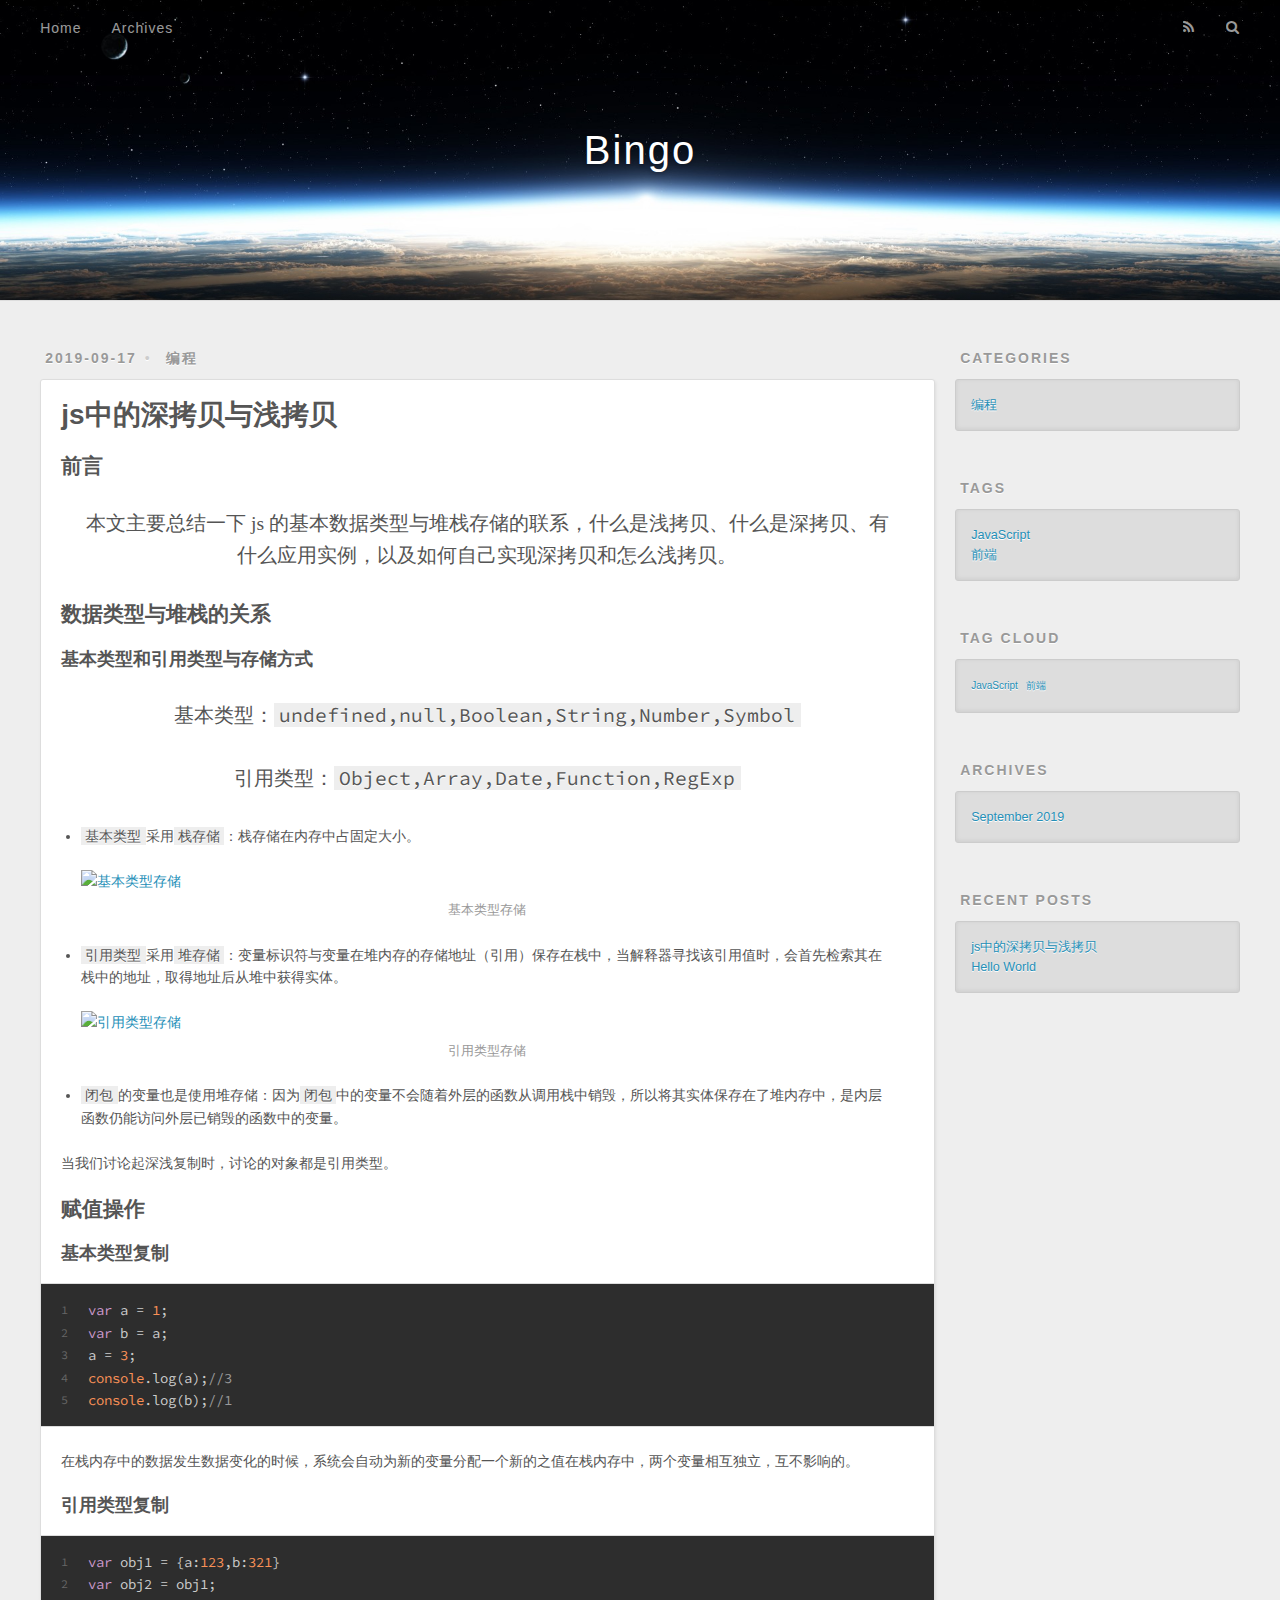
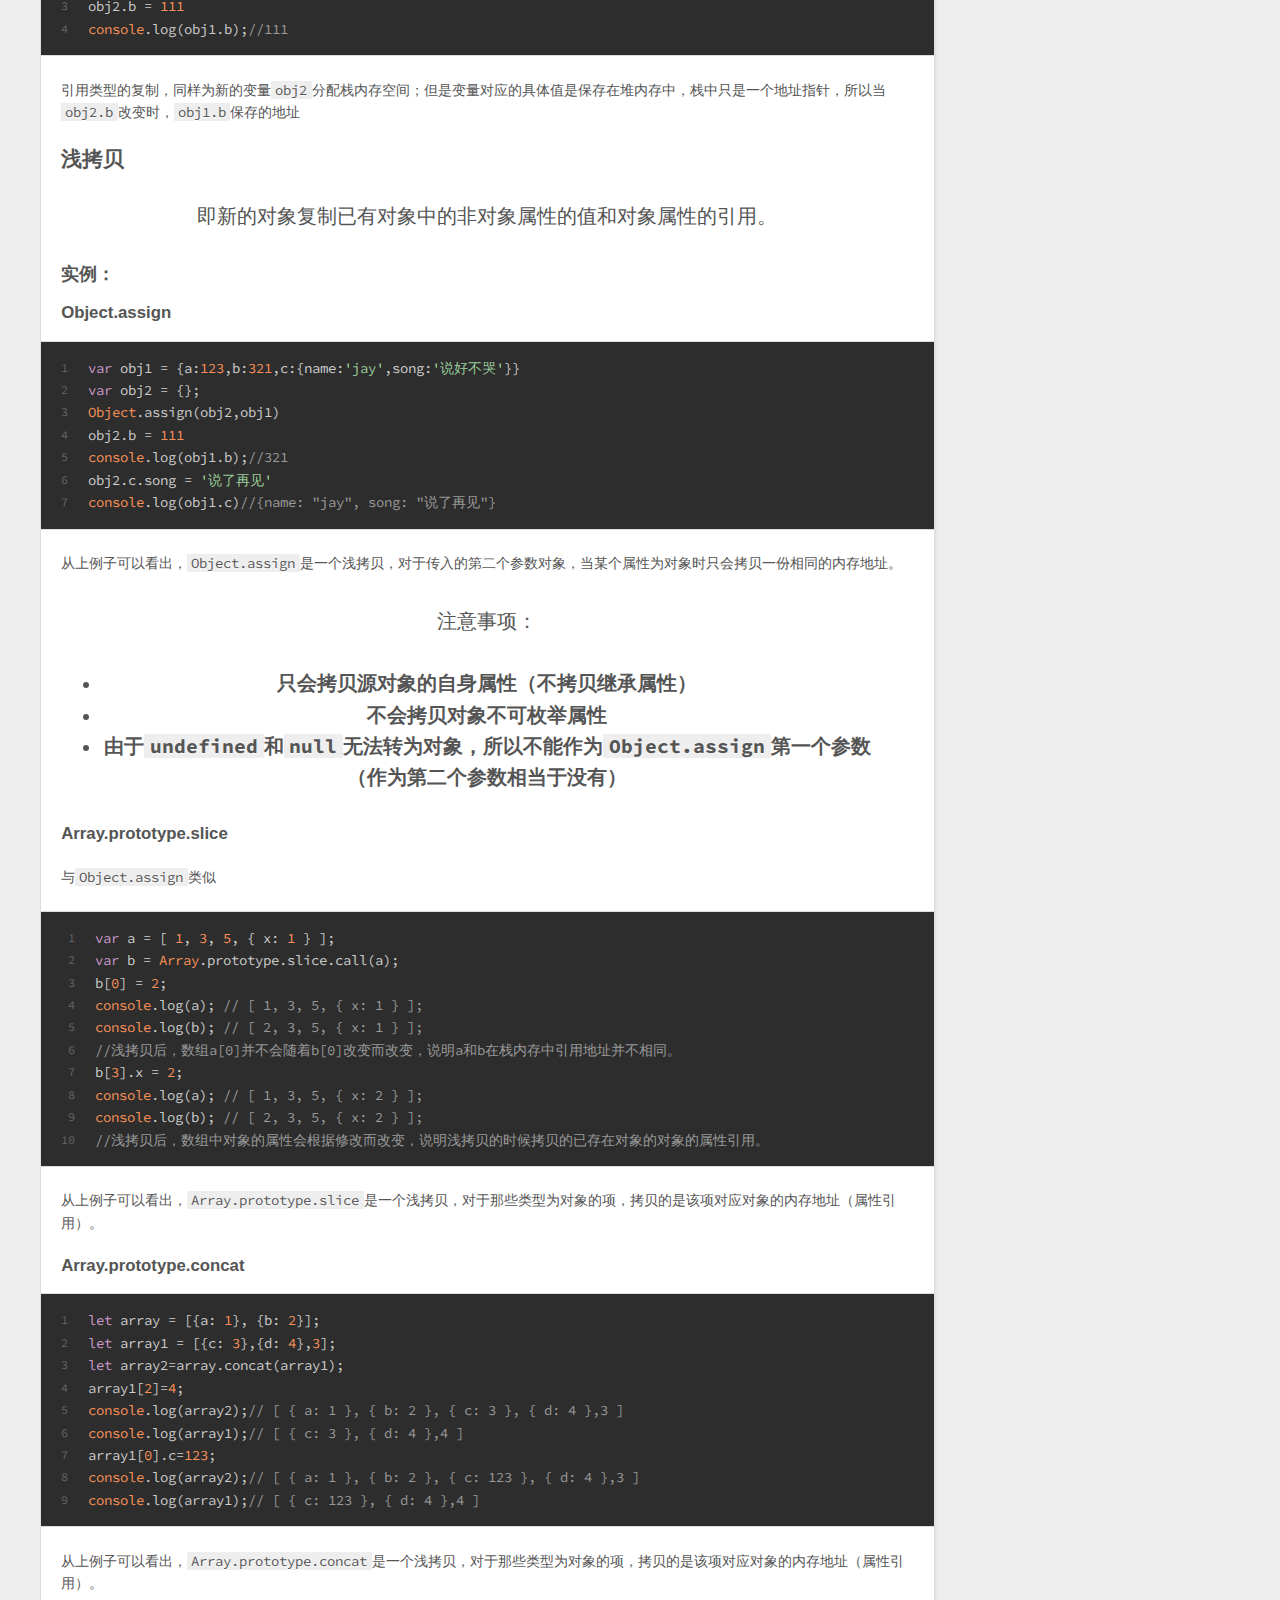
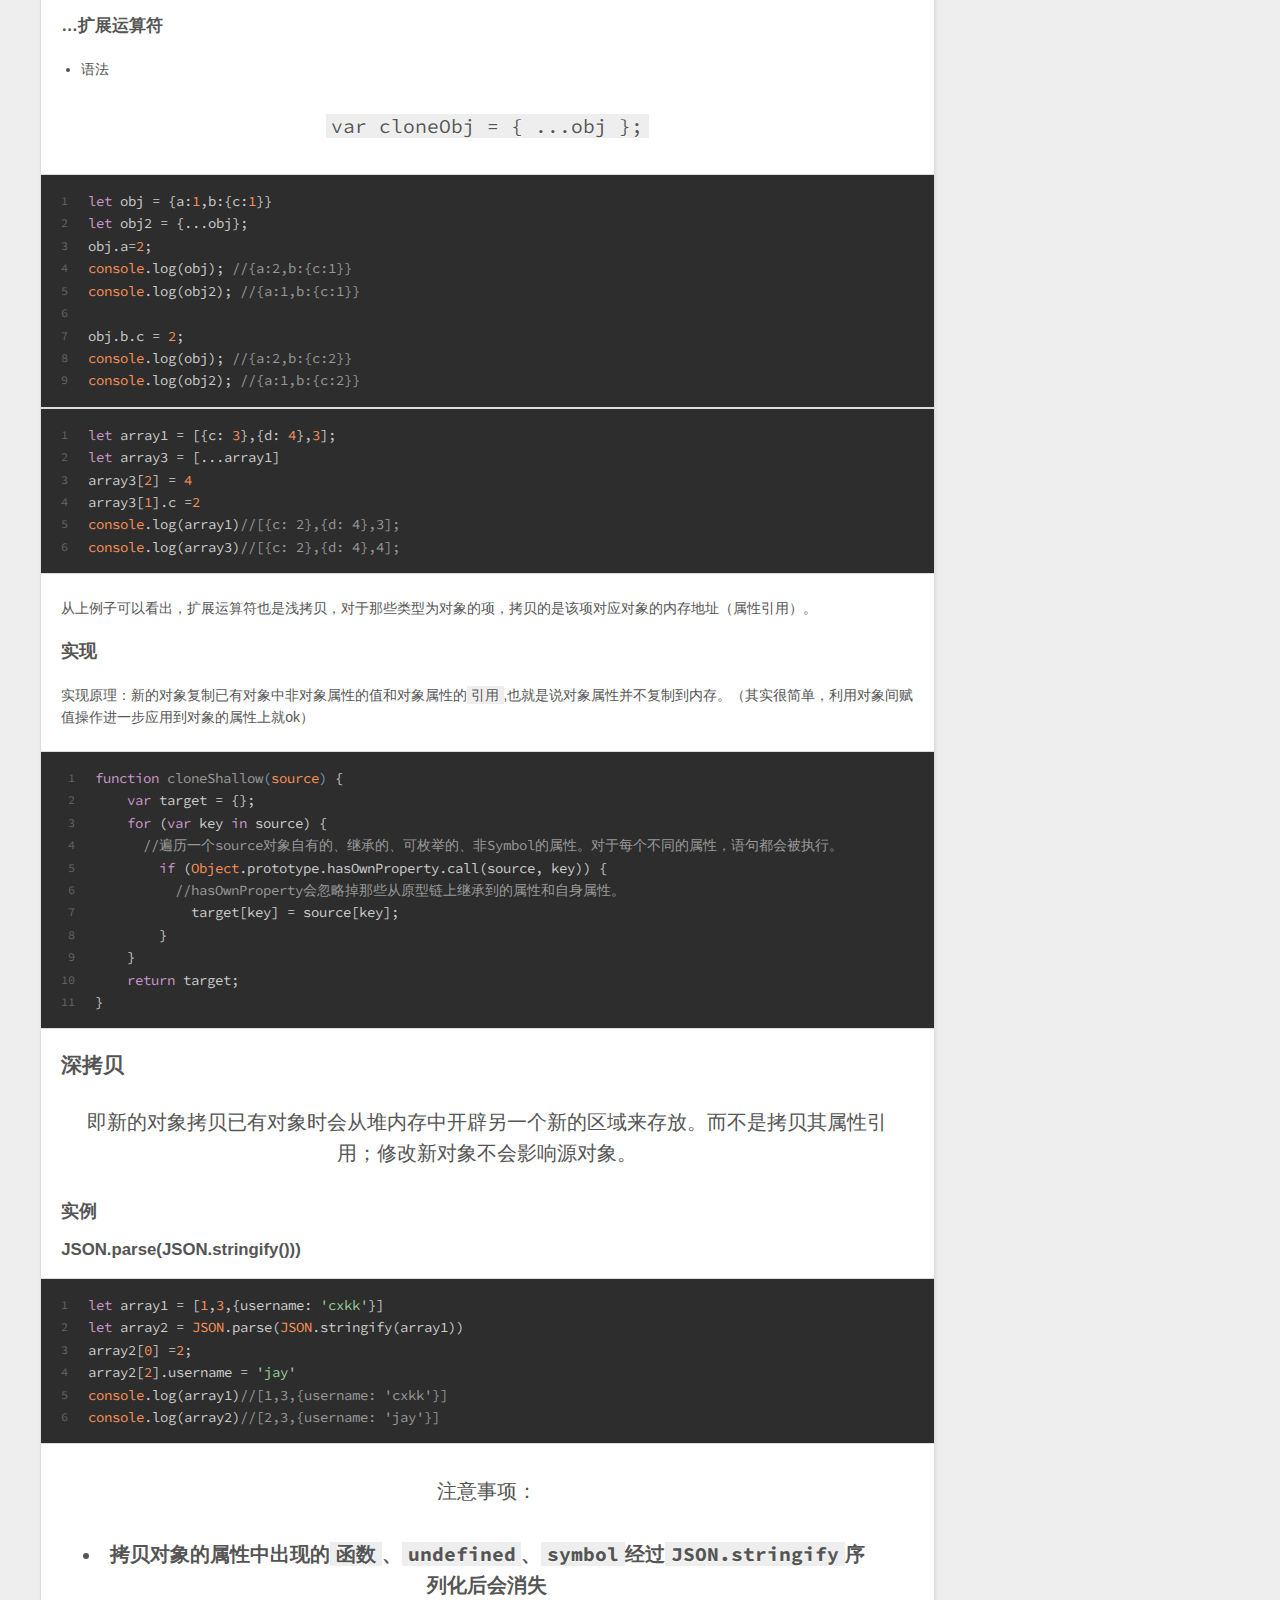
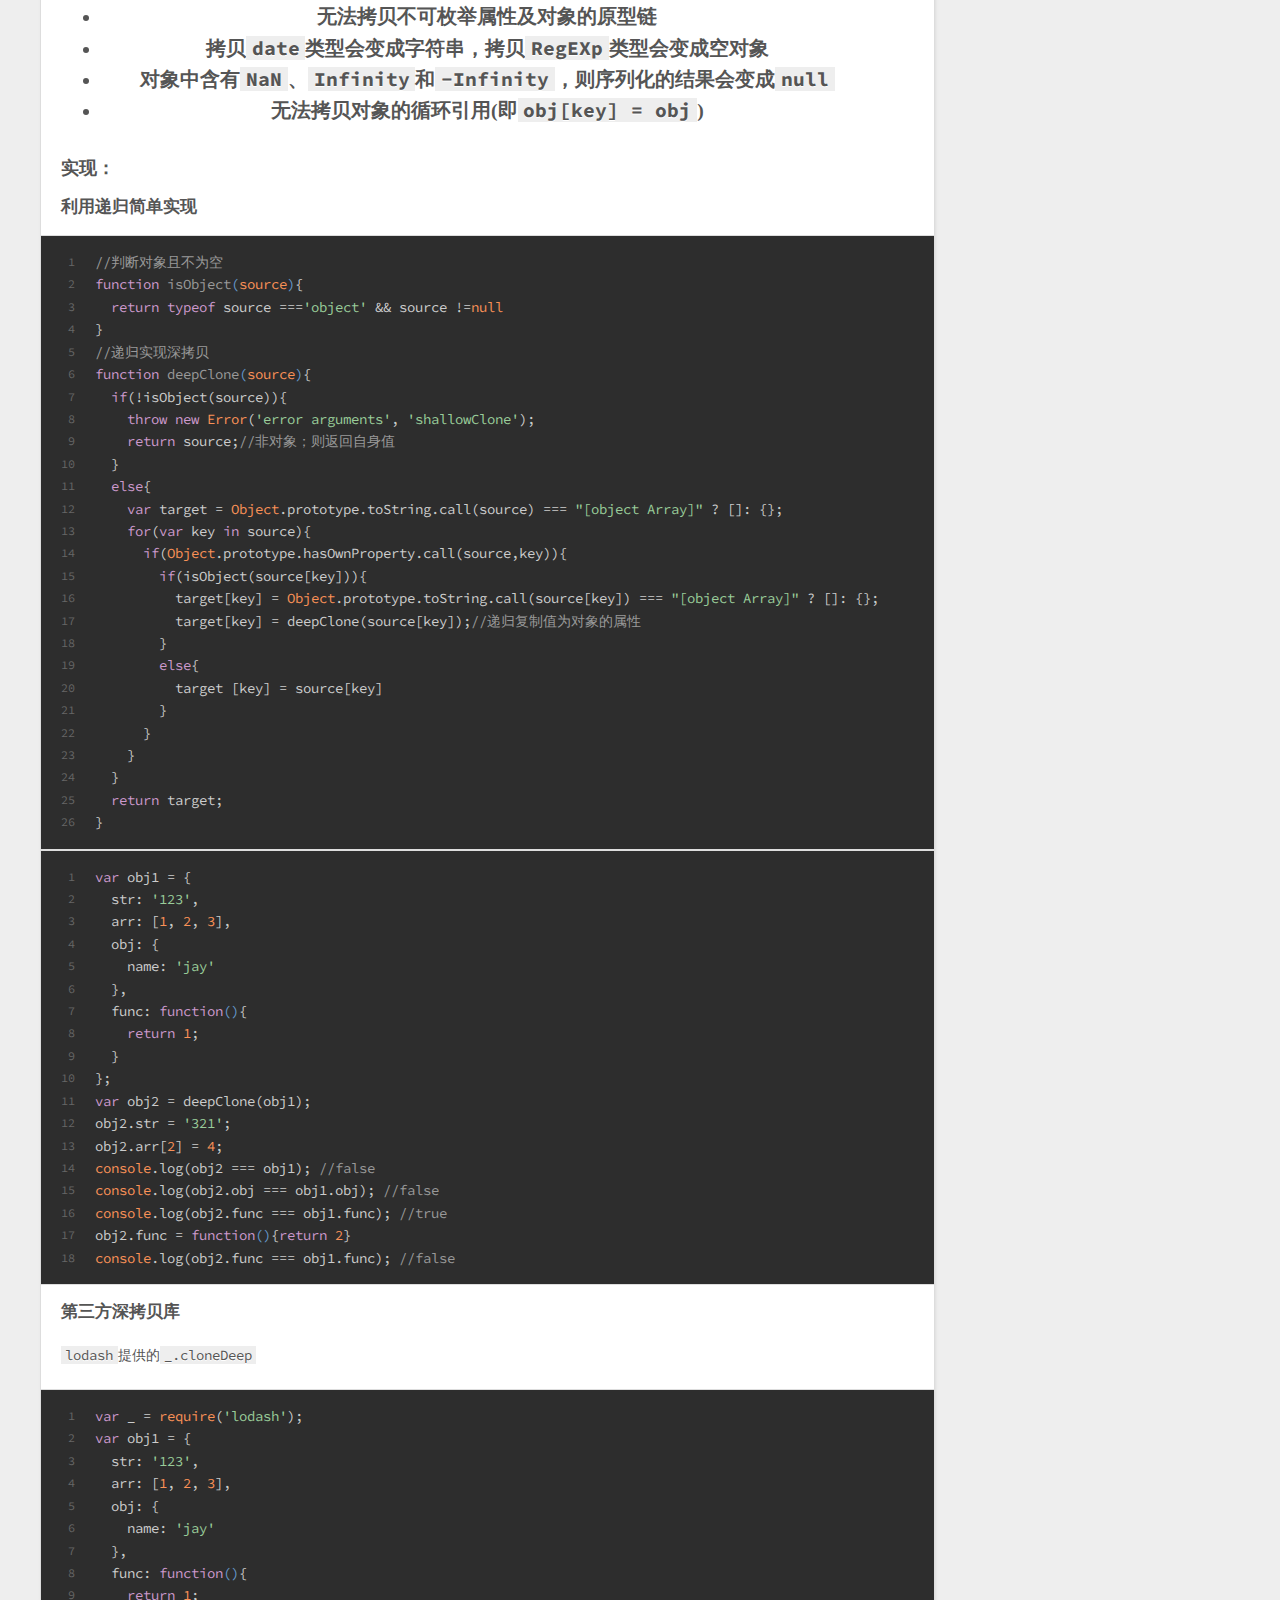
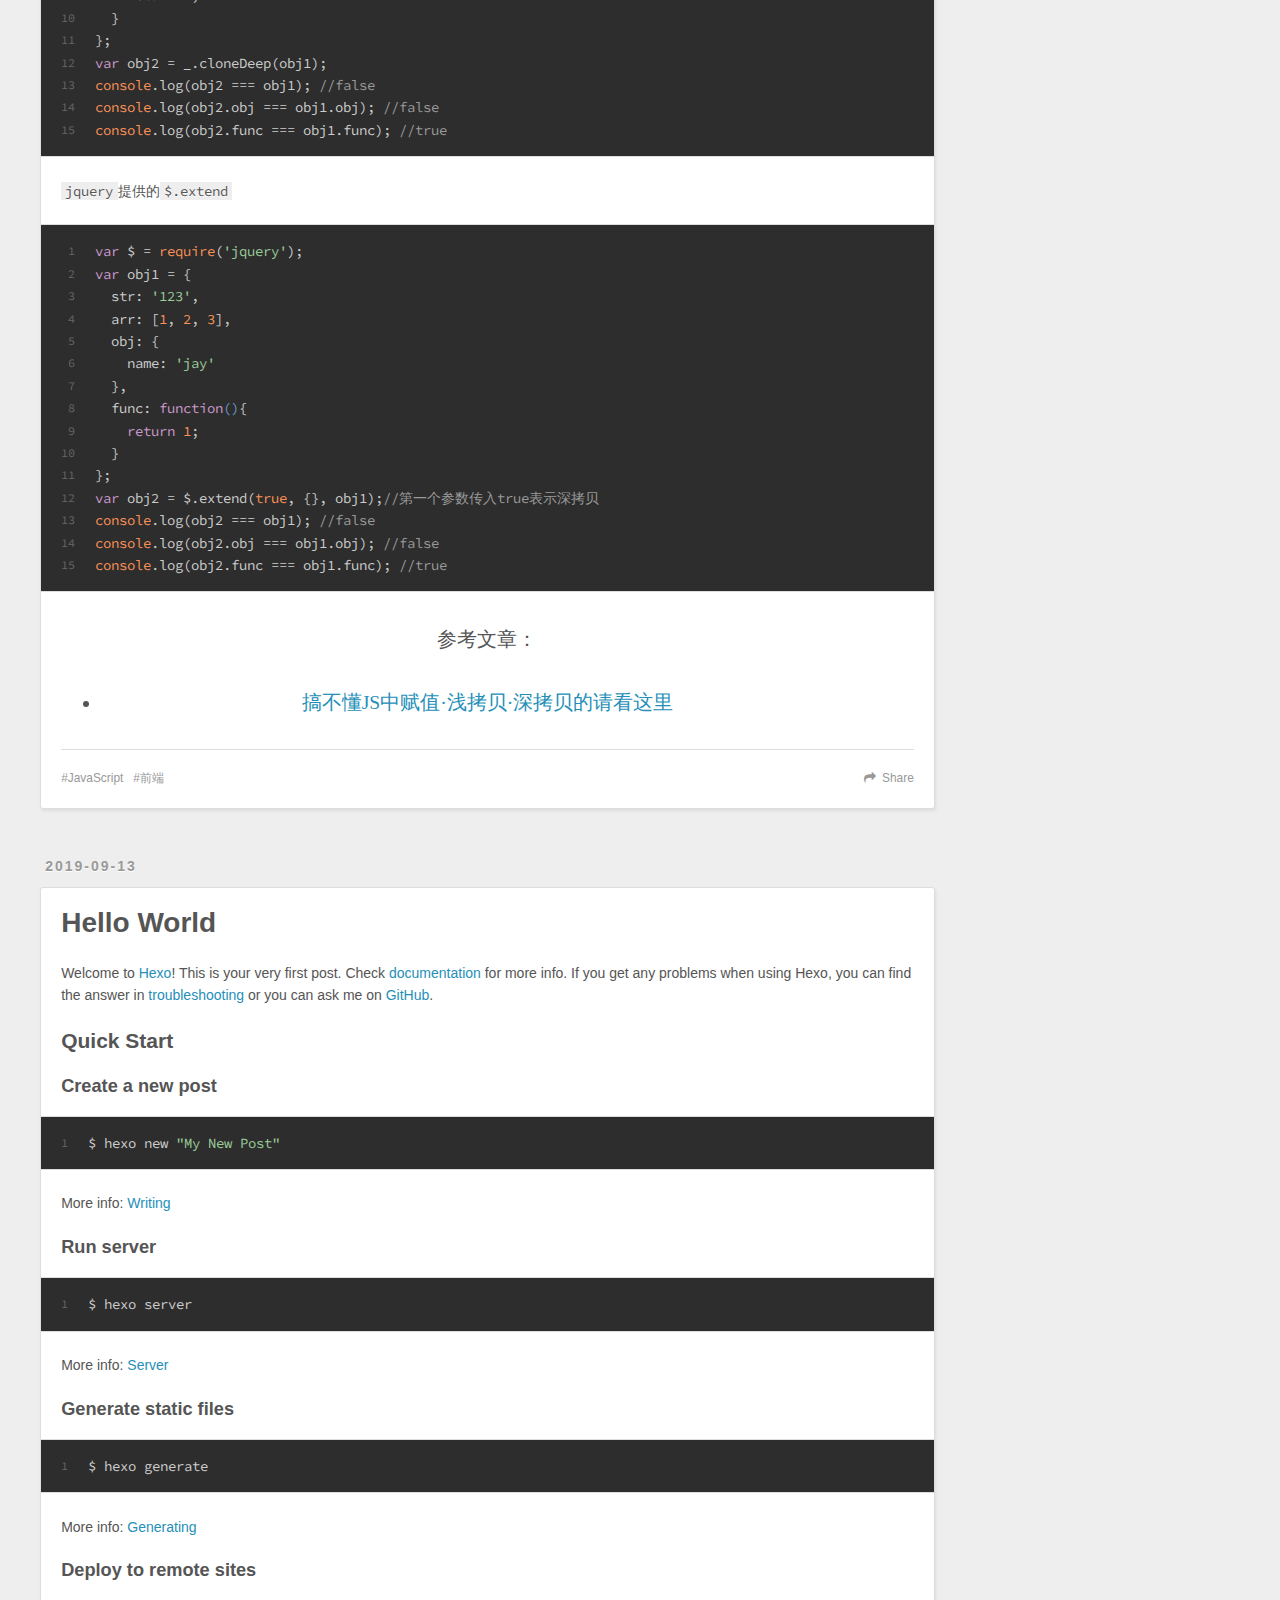
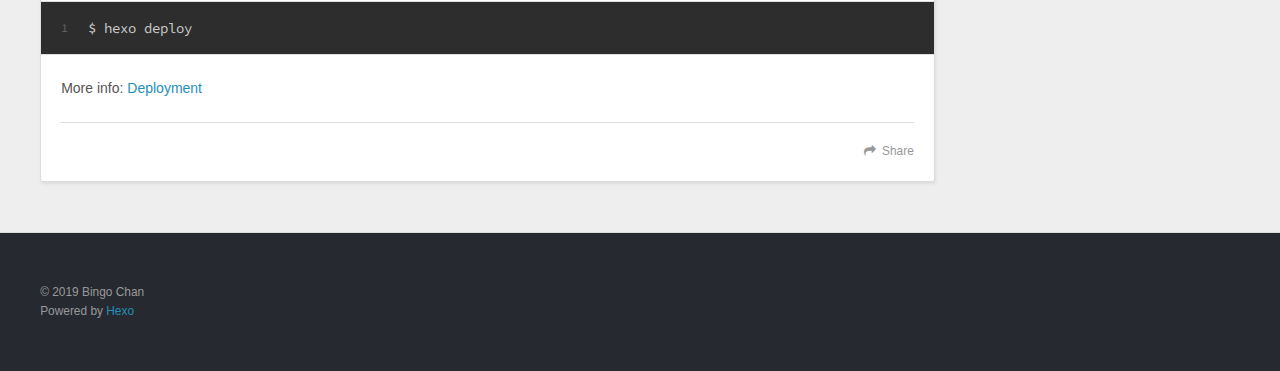
==== commit c7f60c88: "Site updated: 2019-09-18 13:26:47" ====
--- a/index.html
+++ b/index.html
@@ -1,104 +1,92 @@
 <!DOCTYPE html>
-<html lang="en">
+<html>
 <head><meta name="generator" content="Hexo 3.9.0">
   <meta charset="utf-8">
   
-  
-  
+
+  
+  <title>Bingo</title>
   <meta name="viewport" content="width=device-width, initial-scale=1, maximum-scale=1">
-  <title>
-    
-    Bingo</title>
-  
-    <link rel="shortcut icon" href="/favicon.ico">
+  <meta property="og:type" content="website">
+<meta property="og:title" content="Bingo">
+<meta property="og:url" content="http://yoursite.com/index.html">
+<meta property="og:site_name" content="Bingo">
+<meta property="og:locale" content="en">
+<meta name="twitter:card" content="summary">
+<meta name="twitter:title" content="Bingo">
+  
+    <link rel="alternate" href="/atom.xml" title="Bingo" type="application/atom+xml">
+  
+  
+    <link rel="icon" href="/favicon.png">
+  
+  
+    <link href="//fonts.googleapis.com/css?family=Source+Code+Pro" rel="stylesheet" type="text/css">
   
   <link rel="stylesheet" href="/css/style.css">
-  
-    <link rel="stylesheet" href="/fancybox/jquery.fancybox.min.css">
-  
-  <script src="/js/pace.min.js"></script>
 </head>
 </html>
 <body>
-<main class="content">
-  <section class="jumbotron">
-  <div class="video">
-    
-      <div class="video-frame">
-        <img src="/images/ocean/overlay-hero.png" alt="Decorative image frame">
+  <div id="container">
+    <div id="wrap">
+      <header id="header">
+  <div id="banner"></div>
+  <div id="header-outer" class="outer">
+    <div id="header-title" class="inner">
+      <h1 id="logo-wrap">
+        <a href="/" id="logo">Bingo</a>
+      </h1>
+      
+    </div>
+    <div id="header-inner" class="inner">
+      <nav id="main-nav">
+        <a id="main-nav-toggle" class="nav-icon"></a>
+        
+          <a class="main-nav-link" href="/">Home</a>
+        
+          <a class="main-nav-link" href="/archives">Archives</a>
+        
+      </nav>
+      <nav id="sub-nav">
+        
+          <a id="nav-rss-link" class="nav-icon" href="/atom.xml" title="RSS Feed"></a>
+        
+        <a id="nav-search-btn" class="nav-icon" title="Search"></a>
+      </nav>
+      <div id="search-form-wrap">
+        <form action="//google.com/search" method="get" accept-charset="UTF-8" class="search-form"><input type="search" name="q" class="search-form-input" placeholder="Search"><button type="submit" class="search-form-submit">&#xF002;</button><input type="hidden" name="sitesearch" value="http://yoursite.com"></form>
       </div>
-    
-    <div class="video-media">
-      <video playsinline="" autoplay="" loop="" muted="" data-autoplay=""
-             poster="/images/ocean/ocean.png" x5-video-player-type="h5">
-        <source src="/images/ocean/ocean.mp4" type="video/mp4">
-        <source src="/images/ocean/ocean.ogv" type="video/ogg">
-        <source src="/images/ocean/ocean.webm" type="video/webm">
-        <p>Your user agent does not support the HTML5 Video element.</p>
-      </video>
-      <div class="video-overlay"></div>
-    </div>
-    <div class="video-inner text-center text-white">
-      <h1><a href="/">Bingo</a></h1>
-      <p></p>
-      <div><img src="/images/hexo-inverted.svg" class="brand" alt="Bingo"></div>
-    </div>
-    <div class="video-learn-more">
-      <a class="anchor" href="#landingpage"><i class="fe fe-mouse"></i></a>
-    </div>
-  </div>
-</section>
-
-<div id="landingpage">
-  <section class="outer">
-  <article class="articles">
-    
-    <h1 class="page-type-title"></h1>
-
-    
-      
-        
-
-<article id="post-js中的深拷贝与浅拷贝" class="article article-type-post" itemscope itemprop="blogPost" data-scroll-reveal>
-  
-  <div class="article-inner">
-    
-      <header class="article-header">
-        
-  
-    <h2 itemprop="name">
-      <a class="article-title" href="/2019/09/17/js中的深拷贝与浅拷贝/">js中的深拷贝与浅拷贝</a>
-    </h2>
-  
-  
-
-
-
-
-      </header>
-    
-
-    
-      <div class="article-meta">
-        <a href="/2019/09/17/js中的深拷贝与浅拷贝/" class="article-date">
+    </div>
+  </div>
+</header>
+      <div class="outer">
+        <section id="main">
+  
+    <article id="post-js中的深拷贝与浅拷贝" class="article article-type-post" itemscope itemprop="blogPost">
+  <div class="article-meta">
+    <a href="/2019/09/17/js中的深拷贝与浅拷贝/" class="article-date">
   <time datetime="2019-09-17T15:43:21.000Z" itemprop="datePublished">2019-09-17</time>
 </a>
-        
+    
   <div class="article-category">
     <a class="article-category-link" href="/categories/编程/">编程</a>
   </div>
 
-      </div>
-    
-
-    
-
+  </div>
+  <div class="article-inner">
+    
+    
+      <header class="article-header">
+        
+  
+    <h1 itemprop="name">
+      <a class="article-title" href="/2019/09/17/js中的深拷贝与浅拷贝/">js中的深拷贝与浅拷贝</a>
+    </h1>
+  
+
+      </header>
+    
     <div class="article-entry" itemprop="articleBody">
-      
-
-
-      
-
       
         <h2 id="前言"><a href="#前言" class="headerlink" title="前言"></a>前言</h2><blockquote>
 <p>本文主要总结一下 js 的基本数据类型与堆栈存储的联系，什么是浅拷贝、什么是深拷贝、有什么应用实例，以及如何自己实现深拷贝和怎么浅拷贝。</p>
@@ -194,62 +182,39 @@
       
     </div>
     <footer class="article-footer">
-      <a data-url="http://yoursite.com/2019/09/17/js中的深拷贝与浅拷贝/" data-id="ck0orkaj60001b8uftz3c2pw5"
-         class="article-share-link">Share</a>
+      <a data-url="http://yoursite.com/2019/09/17/js中的深拷贝与浅拷贝/" data-id="ck0otq62k0001j0ufi95v2hpj" class="article-share-link">Share</a>
+      
       
   <ul class="article-tag-list"><li class="article-tag-list-item"><a class="article-tag-list-link" href="/tags/JavaScript/">JavaScript</a></li><li class="article-tag-list-item"><a class="article-tag-list-link" href="/tags/前端/">前端</a></li></ul>
 
     </footer>
-
-  </div>
-
-  
-
-  
-
+  </div>
+  
 </article>
 
 
-
-      
-        
-
-<article id="post-hello-world" class="article article-type-post" itemscope itemprop="blogPost" data-scroll-reveal>
-  
-  <div class="article-inner">
-    
-      <header class="article-header">
-        
-  
-    <h2 itemprop="name">
-      <a class="article-title" href="/2019/09/13/hello-world/">Hello World</a>
-    </h2>
-  
-  
-
-
-
-
-      </header>
-    
-
-    
-      <div class="article-meta">
-        <a href="/2019/09/13/hello-world/" class="article-date">
+  
+    <article id="post-hello-world" class="article article-type-post" itemscope itemprop="blogPost">
+  <div class="article-meta">
+    <a href="/2019/09/13/hello-world/" class="article-date">
   <time datetime="2019-09-13T08:12:03.313Z" itemprop="datePublished">2019-09-13</time>
 </a>
-        
-      </div>
-    
-
-    
-
+    
+  </div>
+  <div class="article-inner">
+    
+    
+      <header class="article-header">
+        
+  
+    <h1 itemprop="name">
+      <a class="article-title" href="/2019/09/13/hello-world/">Hello World</a>
+    </h1>
+  
+
+      </header>
+    
     <div class="article-entry" itemprop="articleBody">
-      
-
-
-      
-
       
         <p>Welcome to <a href="https://hexo.io/" target="_blank" rel="noopener">Hexo</a>! This is your very first post. Check <a href="https://hexo.io/docs/" target="_blank" rel="noopener">documentation</a> for more info. If you get any problems when using Hexo, you can find the answer in <a href="https://hexo.io/docs/troubleshooting.html" target="_blank" rel="noopener">troubleshooting</a> or you can ask me on <a href="https://github.com/hexojs/hexo/issues" target="_blank" rel="noopener">GitHub</a>.</p>
 <h2 id="Quick-Start"><a href="#Quick-Start" class="headerlink" title="Quick Start"></a>Quick Start</h2><h3 id="Create-a-new-post"><a href="#Create-a-new-post" class="headerlink" title="Create a new post"></a>Create a new post</h3><figure class="highlight bash"><table><tr><td class="gutter"><pre><span class="line">1</span><br></pre></td><td class="code"><pre><span class="line">$ hexo new <span class="string">"My New Post"</span></span><br></pre></td></tr></table></figure>
@@ -268,119 +233,113 @@
       
     </div>
     <footer class="article-footer">
-      <a data-url="http://yoursite.com/2019/09/13/hello-world/" data-id="ck0orkaj10000b8ufkh7fko39"
-         class="article-share-link">Share</a>
+      <a data-url="http://yoursite.com/2019/09/13/hello-world/" data-id="ck0otq62e0000j0ufnubztwgo" class="article-share-link">Share</a>
+      
       
     </footer>
-
-  </div>
-
-  
-
-  
-
+  </div>
+  
 </article>
 
 
-
-      
-  </article>
-  
-
-  
+  
+
+
 </section>
-</div>
-
-  <footer class="footer">
+        
+          <aside id="sidebar">
+  
+    
+  <div class="widget-wrap">
+    <h3 class="widget-title">Categories</h3>
+    <div class="widget">
+      <ul class="category-list"><li class="category-list-item"><a class="category-list-link" href="/categories/编程/">编程</a></li></ul>
+    </div>
+  </div>
+
+
+  
+    
+  <div class="widget-wrap">
+    <h3 class="widget-title">Tags</h3>
+    <div class="widget">
+      <ul class="tag-list"><li class="tag-list-item"><a class="tag-list-link" href="/tags/JavaScript/">JavaScript</a></li><li class="tag-list-item"><a class="tag-list-link" href="/tags/前端/">前端</a></li></ul>
+    </div>
+  </div>
+
+
+  
+    
+  <div class="widget-wrap">
+    <h3 class="widget-title">Tag Cloud</h3>
+    <div class="widget tagcloud">
+      <a href="/tags/JavaScript/" style="font-size: 10px;">JavaScript</a> <a href="/tags/前端/" style="font-size: 10px;">前端</a>
+    </div>
+  </div>
+
+  
+    
+  <div class="widget-wrap">
+    <h3 class="widget-title">Archives</h3>
+    <div class="widget">
+      <ul class="archive-list"><li class="archive-list-item"><a class="archive-list-link" href="/archives/2019/09/">September 2019</a></li></ul>
+    </div>
+  </div>
+
+
+  
+    
+  <div class="widget-wrap">
+    <h3 class="widget-title">Recent Posts</h3>
+    <div class="widget">
+      <ul>
+        
+          <li>
+            <a href="/2019/09/17/js中的深拷贝与浅拷贝/">js中的深拷贝与浅拷贝</a>
+          </li>
+        
+          <li>
+            <a href="/2019/09/13/hello-world/">Hello World</a>
+          </li>
+        
+      </ul>
+    </div>
+  </div>
+
+  
+</aside>
+        
+      </div>
+      <footer id="footer">
+  
   <div class="outer">
-    <div class="float-right">
-      <ul class="list-inline">
-  
-    <li><i class="fe fe-smile-alt"></i> <span id="busuanzi_value_site_uv"></span></li>
-  
-    <li><i class="fe fe-bookmark"></i> <span id="busuanzi_value_page_pv"></span></li>
-  
-</ul>
-    </div>
-    <ul class="list-inline">
-      <li>&copy; 2019 Bingo</li>
-      <li>Powered by <a href="http://hexo.io/" target="_blank">Hexo</a></li>
-      <li>Theme  <a href="https://github.com/zhwangart/hexo-theme-ocean">Ocean</a></li>
-    </ul>
+    <div id="footer-info" class="inner">
+      &copy; 2019 Bingo Chan<br>
+      Powered by <a href="http://hexo.io/" target="_blank">Hexo</a>
+    </div>
   </div>
 </footer>
-
-</main>
-
-  <aside class="sidebar">
-    
-    <button class="navbar-toggle"></button>
-<nav class="navbar">
-  
-    <div class="logo">
-      <a href="/"><img src="/images/hexo.svg" alt="Bingo"></a>
-    </div>
-  
-  <ul class="nav nav-main">
-    
-      <li class="nav-item">
-        <a class="nav-item-link" href="/">Home</a>
-      </li>
-    
-      <li class="nav-item">
-        <a class="nav-item-link" href="/archives">Archives</a>
-      </li>
-    
-      <li class="nav-item">
-        <a class="nav-item-link" href="/gallery">Gallery</a>
-      </li>
-    
-      <li class="nav-item">
-        <a class="nav-item-link" href="/about">About</a>
-      </li>
-    
-    <li class="nav-item">
-      <a class="nav-item-link nav-item-search" title="Search">
-        <i class="fe fe-search"></i>
-        Search
-      </a>
-    </li>
-  </ul>
+    </div>
+    <nav id="mobile-nav">
+  
+    <a href="/" class="mobile-nav-link">Home</a>
+  
+    <a href="/archives" class="mobile-nav-link">Archives</a>
+  
 </nav>
-<nav class="navbar navbar-bottom">
-  <ul class="nav">
-    <li class="nav-item">
-      <div class="totop" id="totop">
-  <i class="fe fe-rocket"></i>
-</div>
-    </li>
-    <li class="nav-item">
-      
-        <a class="nav-item-link" target="_blank" href="/atom.xml" title="RSS Feed">
-          <i class="fe fe-feed"></i>
-        </a>
-      
-    </li>
-  </ul>
-</nav>
-<div class="search-form-wrap">
-  <div class="local-search local-search-plugin">
-  <input type="search" id="local-search-input" class="local-search-input" placeholder="Search...">
-  <div id="local-search-result" class="local-search-result"></div>
-</div>
-</div>
-  </aside>
-  <script src="/js/jquery-2.0.3.min.js"></script>
-<script src="/js/jquery.justifiedGallery.min.js"></script>
-<script src="/js/lazyload.min.js"></script>
-<script src="/js/busuanzi-2.3.pure.min.js"></script>
-
-  <script src="/fancybox/jquery.fancybox.min.js"></script>
-
-
-
-
-<script src="/js/ocean.js"></script>
-
+    
+
+<script src="//ajax.googleapis.com/ajax/libs/jquery/2.0.3/jquery.min.js"></script>
+
+
+  <link rel="stylesheet" href="/fancybox/jquery.fancybox.css">
+  <script src="/fancybox/jquery.fancybox.pack.js"></script>
+
+
+<script src="/js/script.js"></script>
+
+
+
+  </div>
 </body>
 </html>--- a/css/style.css
+++ b/css/style.css
@@ -1,929 +1,572 @@
-@charset "utf-8";
+body {
+  width: 100%;
+}
+body:before,
+body:after {
+  content: "";
+  display: table;
+}
+body:after {
+  clear: both;
+}
+html,
+body,
+div,
+span,
+applet,
+object,
+iframe,
+h1,
+h2,
+h3,
+h4,
+h5,
+h6,
+p,
+blockquote,
+pre,
+a,
+abbr,
+acronym,
+address,
+big,
+cite,
+code,
+del,
+dfn,
+em,
+img,
+ins,
+kbd,
+q,
+s,
+samp,
+small,
+strike,
+strong,
+sub,
+sup,
+tt,
+var,
+dl,
+dt,
+dd,
+ol,
+ul,
+li,
+fieldset,
+form,
+label,
+legend,
+table,
+caption,
+tbody,
+tfoot,
+thead,
+tr,
+th,
+td {
+  margin: 0;
+  padding: 0;
+  border: 0;
+  outline: 0;
+  font-weight: inherit;
+  font-style: inherit;
+  font-family: inherit;
+  font-size: 100%;
+  vertical-align: baseline;
+}
+body {
+  line-height: 1;
+  color: #000;
+  background: #fff;
+}
+ol,
+ul {
+  list-style: none;
+}
+table {
+  border-collapse: separate;
+  border-spacing: 0;
+  vertical-align: middle;
+}
+caption,
+th,
+td {
+  text-align: left;
+  font-weight: normal;
+  vertical-align: middle;
+}
+a img {
+  border: none;
+}
+input,
+button {
+  margin: 0;
+  padding: 0;
+}
+input::-moz-focus-inner,
+button::-moz-focus-inner {
+  border: 0;
+  padding: 0;
+}
 @font-face {
-  font-family: feathericon;
+  font-family: FontAwesome;
+  font-style: normal;
   font-weight: normal;
-  font-style: normal;
-  src: url("feathericon/feathericon.eot");
-  src: url("feathericon/feathericon.eot?#iefix") format('embedded-opentype'), url("feathericon/feathericon.woff") format('woff'), url("feathericon/feathericon.ttf") format('truetype'), url("feathericon/feathericon.svg") format('svg');
-}
-.fe {
-  display: inline-block;
-  font: normal normal normal 16px feathericon;
-  font-size: inherit;
-  text-rendering: auto;
-  -webkit-font-smoothing: antialiased;
-  -moz-osx-font-smoothing: grayscale;
-}
-.fe-activity:before {
-  content: "\f1e2";
-}
-.fe-add-cart:before {
-  content: "\f1e6";
-}
-.fe-align-bottom:before {
-  content: "\f1bf";
-}
-.fe-align-center:before {
-  content: "\f195";
-}
-.fe-align-left:before {
-  content: "\f196";
-}
-.fe-align-right:before {
-  content: "\f197";
-}
-.fe-align-top:before {
-  content: "\f1c0";
-}
-.fe-align-vertically:before {
-  content: "\f1c1";
-}
-.fe-angry:before {
-  content: "\f1b6";
-}
-.fe-app-menu:before {
-  content: "\f198";
-}
-.fe-arrow-down:before {
-  content: "\f100";
-}
-.fe-arrow-left:before {
-  content: "\f101";
-}
-.fe-arrow-right:before {
-  content: "\f102";
-}
-.fe-arrow-up:before {
-  content: "\f103";
-}
-.fe-artboard:before {
-  content: "\f104";
-}
-.fe-audio-player:before {
-  content: "\f199";
-}
-.fe-backward:before {
-  content: "\f180";
-}
-.fe-bar:before {
-  content: "\f105";
-}
-.fe-bar-chart:before {
-  content: "\f106";
-}
-.fe-beer:before {
-  content: "\f107";
-}
-.fe-bell:before {
-  content: "\f108";
-}
-.fe-birthday-cake:before {
-  content: "\f163";
-}
-.fe-bold:before {
-  content: "\f179";
-}
-.fe-bolt:before {
-  content: "\f1e3";
-}
-.fe-book:before {
-  content: "\f109";
-}
-.fe-bookmark:before {
-  content: "\f170";
-}
-.fe-browser:before {
-  content: "\f10b";
-}
-.fe-brush:before {
-  content: "\f10c";
-}
-.fe-bug:before {
-  content: "\f10d";
-}
-.fe-building:before {
-  content: "\f10e";
-}
-.fe-cage:before {
-  content: "\f1e7";
-}
-.fe-calendar:before {
-  content: "\f10f";
-}
-.fe-camera:before {
-  content: "\f110";
-}
-.fe-cart:before {
-  content: "\f1e8";
-}
-.fe-check:before {
-  content: "\f111";
-}
-.fe-check-circle:before {
-  content: "\f19a";
-}
-.fe-check-circle-o:before {
-  content: "\f19b";
-}
-.fe-check-verified:before {
-  content: "\f19c";
-}
-.fe-clock:before {
-  content: "\f113";
-}
-.fe-close:before {
-  content: "\f114";
-}
-.fe-cloud:before {
-  content: "\f115";
-}
-.fe-cocktail:before {
-  content: "\f116";
-}
-.fe-code:before {
-  content: "\f117";
-}
-.fe-codepen:before {
-  content: "\f1d3";
-}
-.fe-coffee:before {
-  content: "\f166";
-}
-.fe-columns:before {
-  content: "\f118";
-}
-.fe-comment:before {
-  content: "\f119";
-}
-.fe-comment-o:before {
-  content: "\f1d2";
-}
-.fe-commenting:before {
-  content: "\f11a";
-}
-.fe-comments:before {
-  content: "\f11b";
-}
-.fe-compress:before {
-  content: "\f181";
-}
-.fe-credit-card:before {
-  content: "\f1e9";
-}
-.fe-crop:before {
-  content: "\f1c2";
-}
-.fe-cry:before {
-  content: "\f1b7";
-}
-.fe-cutlery:before {
-  content: "\f19d";
-}
-.fe-delete-link:before {
-  content: "\f19e";
-}
-.fe-desktop:before {
-  content: "\f11d";
-}
-.fe-diamond:before {
-  content: "\f11e";
-}
-.fe-difference:before {
-  content: "\f1c3";
-}
-.fe-disabled:before {
-  content: "\f11f";
-}
-.fe-disappointed:before {
-  content: "\f1b8";
-}
-.fe-distribute-horizontally:before {
-  content: "\f1cf";
-}
-.fe-distribute-vertically:before {
-  content: "\f1c5";
-}
-.fe-document:before {
-  content: "\f19f";
-}
-.fe-download:before {
-  content: "\f120";
-}
-.fe-drop-down:before {
-  content: "\f121";
-}
-.fe-drop-left:before {
-  content: "\f122";
-}
-.fe-drop-right:before {
-  content: "\f123";
-}
-.fe-drop-up:before {
-  content: "\f124";
-}
-.fe-edit:before {
-  content: "\f17f";
-}
-.fe-eject:before {
-  content: "\f182";
-}
-.fe-elipsis-h:before {
-  content: "\f125";
-}
-.fe-elipsis-v:before {
-  content: "\f126";
-}
-.fe-equalizer:before {
-  content: "\f1a0";
-}
-.fe-eraser:before {
-  content: "\f1c6";
-}
-.fe-expand:before {
-  content: "\f183";
-}
-.fe-export:before {
-  content: "\f16e";
-}
-.fe-eye:before {
-  content: "\f127";
-}
-.fe-facebook:before {
-  content: "\f1d4";
-}
-.fe-fast-backward:before {
-  content: "\f184";
-}
-.fe-fast-forward:before {
-  content: "\f185";
-}
-.fe-feather:before {
-  content: "\f174";
-}
-.fe-feed:before {
-  content: "\f128";
-}
-.fe-file:before {
-  content: "\f1b1";
-}
-.fe-file-audio:before {
-  content: "\f1b2";
-}
-.fe-file-excel:before {
-  content: "\f1a2";
-}
-.fe-file-image:before {
-  content: "\f1b3";
-}
-.fe-file-movie:before {
-  content: "\f1b4";
-}
-.fe-file-powerpoint:before {
-  content: "\f1a3";
-}
-.fe-file-word:before {
-  content: "\f1a4";
-}
-.fe-file-zip:before {
-  content: "\f1b5";
-}
-.fe-filter:before {
-  content: "\f173";
-}
-.fe-flag:before {
-  content: "\f129";
-}
-.fe-folder:before {
-  content: "\f12a";
-}
-.fe-folder-open:before {
-  content: "\f176";
-}
-.fe-fork:before {
-  content: "\f12b";
-}
-.fe-forward:before {
-  content: "\f186";
-}
-.fe-frowing:before {
-  content: "\f1b9";
-}
-.fe-gamepad:before {
-  content: "\f191";
-}
-.fe-gear:before {
-  content: "\f1a5";
-}
-.fe-gift:before {
-  content: "\f1ea";
-}
-.fe-git:before {
-  content: "\f1d5";
-}
-.fe-github:before {
-  content: "\f1d6";
-}
-.fe-github-alt:before {
-  content: "\f1d7";
-}
-.fe-globe:before {
-  content: "\f12c";
-}
-.fe-google:before {
-  content: "\f1d8";
-}
-.fe-google-plus:before {
-  content: "\f1d9";
-}
-.fe-hash:before {
-  content: "\f12d";
-}
-.fe-headphone:before {
-  content: "\f18e";
-}
-.fe-heart:before {
-  content: "\f12e";
-}
-.fe-heart-o:before {
-  content: "\f167";
-}
-.fe-home:before {
-  content: "\f12f";
-}
-.fe-import:before {
-  content: "\f16f";
-}
-.fe-info:before {
-  content: "\f130";
-}
-.fe-insert-link:before {
-  content: "\f1a6";
-}
-.fe-instagram:before {
-  content: "\f1da";
-}
-.fe-intersect:before {
-  content: "\f1c7";
-}
-.fe-italic:before {
-  content: "\f17a";
-}
-.fe-key:before {
-  content: "\f131";
-}
-.fe-keyboard:before {
-  content: "\f132";
-}
-.fe-kitchen-cooker:before {
-  content: "\f1a7";
-}
-.fe-laptop:before {
-  content: "\f133";
-}
-.fe-layer:before {
-  content: "\f18c";
-}
-.fe-layout:before {
-  content: "\f134";
-}
-.fe-line-chart:before {
-  content: "\f135";
-}
-.fe-link:before {
-  content: "\f136";
-}
-.fe-link-external:before {
-  content: "\f137";
-}
-.fe-list-bullet:before {
-  content: "\f17c";
-}
-.fe-list-order:before {
-  content: "\f17d";
-}
-.fe-list-task:before {
-  content: "\f17e";
-}
-.fe-location:before {
-  content: "\f138";
-}
-.fe-lock:before {
-  content: "\f139";
-}
-.fe-login:before {
-  content: "\f13a";
-}
-.fe-logout:before {
-  content: "\f13b";
-}
-.fe-loop:before {
-  content: "\f192";
-}
-.fe-magic:before {
-  content: "\f177";
-}
-.fe-mail:before {
-  content: "\f13c";
-}
-.fe-map:before {
-  content: "\f16d";
-}
-.fe-mask:before {
-  content: "\f1c8";
-}
-.fe-medal:before {
-  content: "\f13d";
-}
-.fe-megaphone:before {
-  content: "\f13e";
-}
-.fe-mention:before {
-  content: "\f164";
-}
-.fe-messanger:before {
-  content: "\f1e1";
-}
-.fe-minus:before {
-  content: "\f140";
-}
-.fe-mobile:before {
-  content: "\f141";
-}
-.fe-money:before {
-  content: "\f1a8";
-}
-.fe-moon:before {
-  content: "\f1ef";
-}
-.fe-mouse:before {
-  content: "\f142";
-}
-.fe-music:before {
-  content: "\f175";
-}
-.fe-open-mouth:before {
-  content: "\f1ba";
-}
-.fe-palette:before {
-  content: "\f165";
-}
-.fe-paper-plane:before {
-  content: "\f178";
-}
-.fe-pause:before {
-  content: "\f187";
-}
-.fe-pencil:before {
-  content: "\f144";
-}
-.fe-phone:before {
-  content: "\f145";
-}
-.fe-picture:before {
-  content: "\f1a9";
-}
-.fe-picture-square:before {
-  content: "\f1e4";
-}
-.fe-pie-chart:before {
-  content: "\f146";
-}
-.fe-pinterest:before {
-  content: "\f1db";
-}
-.fe-pizza:before {
-  content: "\f147";
-}
-.fe-play:before {
-  content: "\f188";
-}
-.fe-plug:before {
-  content: "\f18f";
-}
-.fe-plus:before {
-  content: "\f148";
-}
-.fe-pocket:before {
-  content: "\f1dc";
-}
-.fe-pot:before {
-  content: "\f1aa";
-}
-.fe-print:before {
-  content: "\f171";
-}
-.fe-prototype:before {
-  content: "\f149";
-}
-.fe-question:before {
-  content: "\f14a";
-}
-.fe-quote-left:before {
-  content: "\f14b";
-}
-.fe-quote-right:before {
-  content: "\f14c";
-}
-.fe-rage:before {
-  content: "\f1bb";
-}
-.fe-random:before {
-  content: "\f189";
-}
-.fe-reload:before {
-  content: "\f193";
-}
-.fe-remove-cart:before {
-  content: "\f1eb";
-}
-.fe-rocket:before {
-  content: "\f14d";
-}
-.fe-scale:before {
-  content: "\f1c9";
-}
-.fe-search:before {
-  content: "\f14e";
-}
-.fe-search-minus:before {
-  content: "\f16a";
-}
-.fe-search-plus:before {
-  content: "\f16b";
-}
-.fe-share:before {
-  content: "\f14f";
-}
-.fe-shield:before {
-  content: "\f172";
-}
-.fe-shopping-bag:before {
-  content: "\f1ec";
-}
-.fe-sitemap:before {
-  content: "\f150";
-}
-.fe-smile:before {
-  content: "\f1bc";
-}
-.fe-smile-alt:before {
-  content: "\f1bd";
-}
-.fe-speaker:before {
-  content: "\f1ab";
-}
-.fe-star:before {
-  content: "\f151";
-}
-.fe-star-o:before {
-  content: "\f168";
-}
-.fe-step-backward:before {
-  content: "\f1d0";
-}
-.fe-step-forward:before {
-  content: "\f1d1";
-}
-.fe-stop:before {
-  content: "\f18b";
-}
-.fe-subtract:before {
-  content: "\f1ca";
-}
-.fe-sunny-o:before {
-  content: "\f1f0";
-}
-.fe-sunrise:before {
-  content: "\f1f1";
-}
-.fe-sync:before {
-  content: "\f194";
-}
-.fe-table:before {
-  content: "\f1ac";
-}
-.fe-tablet:before {
-  content: "\f152";
-}
-.fe-tag:before {
-  content: "\f153";
-}
-.fe-target:before {
-  content: "\f1f3";
-}
-.fe-terminal:before {
-  content: "\f154";
-}
-.fe-text-align-center:before {
-  content: "\f1cb";
-}
-.fe-text-align-justify:before {
-  content: "\f1e5";
-}
-.fe-text-align-left:before {
-  content: "\f1cc";
-}
-.fe-text-align-right:before {
-  content: "\f1cd";
-}
-.fe-text-size:before {
-  content: "\f17b";
-}
-.fe-ticket:before {
-  content: "\f155";
-}
-.fe-tiled:before {
-  content: "\f156";
-}
-.fe-timeline:before {
-  content: "\f1ad";
-}
-.fe-tired:before {
-  content: "\f1be";
-}
-.fe-trash:before {
-  content: "\f157";
-}
-.fe-trophy:before {
-  content: "\f158";
-}
-.fe-truck:before {
-  content: "\f1ed";
-}
-.fe-twitter:before {
-  content: "\f1dd";
-}
-.fe-umbrella:before {
-  content: "\f1f2";
-}
-.fe-underline:before {
-  content: "\f1ae";
-}
-.fe-union:before {
-  content: "\f1ce";
-}
-.fe-unlock:before {
-  content: "\f169";
-}
-.fe-upload:before {
-  content: "\f159";
-}
-.fe-usb:before {
-  content: "\f190";
-}
-.fe-user:before {
-  content: "\f15a";
-}
-.fe-user-minus:before {
-  content: "\f16c";
-}
-.fe-user-plus:before {
-  content: "\f15b";
-}
-.fe-users:before {
-  content: "\f15c";
-}
-.fe-vector:before {
-  content: "\f15d";
-}
-.fe-video:before {
-  content: "\f15e";
-}
-.fe-wallet:before {
-  content: "\f1ee";
-}
-.fe-warning:before {
-  content: "\f15f";
-}
-.fe-watch:before {
-  content: "\f1af";
-}
-.fe-watch-alt:before {
-  content: "\f1b0";
-}
-.fe-wine-glass:before {
-  content: "\f161";
-}
-.fe-wordpress:before {
-  content: "\f1de";
-}
-.fe-wordpress-alt:before {
-  content: "\f1df";
-}
-.fe-wrench:before {
-  content: "\f162";
-}
-.fe-youtube:before {
-  content: "\f1e0";
-}
-/* normalize.css v8.0.0 | MIT License | github.com/necolas/normalize.css */
-html {
-  line-height: 1.15 /* 1 */;
-  -webkit-text-size-adjust: 100% /* 2 */;
+  src: url("fonts/fontawesome-webfont.eot?v=#4.0.3");
+  src: url("fonts/fontawesome-webfont.eot?#iefix&v=#4.0.3") format("embedded-opentype"), url("fonts/fontawesome-webfont.woff?v=#4.0.3") format("woff"), url("fonts/fontawesome-webfont.ttf?v=#4.0.3") format("truetype"), url("fonts/fontawesome-webfont.svg#fontawesomeregular?v=#4.0.3") format("svg");
+}
+html,
+body,
+#container {
+  height: 100%;
 }
 body {
-  margin: 0;
-}
-h1 {
+  background: #eee;
+  font: 14px -apple-system, BlinkMacSystemFont, "Segoe UI", "Roboto", "Oxygen", "Ubuntu", "Cantarell", "Fira Sans", "Droid Sans", "Helvetica Neue", sans-serif;
+  -webkit-text-size-adjust: 100%;
+}
+.outer {
+  max-width: 1220px;
+  margin: 0 auto;
+  padding: 0 20px;
+}
+.outer:before,
+.outer:after {
+  content: "";
+  display: table;
+}
+.outer:after {
+  clear: both;
+}
+.inner {
+  display: inline;
+  float: left;
+  width: 98.33333333333333%;
+  margin: 0 0.833333333333333%;
+}
+.left,
+.alignleft {
+  float: left;
+}
+.right,
+.alignright {
+  float: right;
+}
+.clear {
+  clear: both;
+}
+#container {
+  position: relative;
+}
+.mobile-nav-on {
+  overflow: hidden;
+}
+#wrap {
+  height: 100%;
+  width: 100%;
+  position: absolute;
+  top: 0;
+  left: 0;
+  -webkit-transition: 0.2s ease-out;
+  -moz-transition: 0.2s ease-out;
+  -ms-transition: 0.2s ease-out;
+  transition: 0.2s ease-out;
+  z-index: 1;
+  background: #eee;
+}
+.mobile-nav-on #wrap {
+  left: 280px;
+}
+@media screen and (min-width: 768px) {
+  #main {
+    display: inline;
+    float: left;
+    width: 73.33333333333333%;
+    margin: 0 0.833333333333333%;
+  }
+}
+.article-date,
+.article-category-link,
+.archive-year,
+.widget-title {
+  text-decoration: none;
+  text-transform: uppercase;
+  letter-spacing: 2px;
+  color: #999;
+  margin-bottom: 1em;
+  margin-left: 5px;
+  line-height: 1em;
+  text-shadow: 0 1px #fff;
+  font-weight: bold;
+}
+.article-inner,
+.archive-article-inner {
+  background: #fff;
+  -webkit-box-shadow: 1px 2px 3px #ddd;
+  box-shadow: 1px 2px 3px #ddd;
+  border: 1px solid #ddd;
+  border-radius: 3px;
+}
+.article-entry h1,
+.widget h1 {
   font-size: 2em;
-  margin: 0.67em 0;
-}
-hr {
-  box-sizing: content-box /* 1 */;
-  height: 0 /* 1 */;
-  overflow: visible /* 2 */;
-}
-pre {
-  font-family: monospace, monospace /* 1 */;
-  font-size: 1em /* 2 */;
-}
-a {
-  background-color: transparent;
-}
-abbr[title] {
-  border-bottom: none /* 1 */;
-  text-decoration: underline /* 2 */;
-  text-decoration: underline dotted /* 2 */;
-}
-b,
-strong {
-  font-weight: bolder;
-}
-code,
-kbd,
-samp {
-  font-family: monospace, monospace /* 1 */;
-  font-size: 1em /* 2 */;
-}
-small {
-  font-size: 80%;
-}
-sub,
-sup {
-  font-size: 75%;
+}
+.article-entry h2,
+.widget h2 {
+  font-size: 1.5em;
+}
+.article-entry h3,
+.widget h3 {
+  font-size: 1.3em;
+}
+.article-entry h4,
+.widget h4 {
+  font-size: 1.2em;
+}
+.article-entry h5,
+.widget h5 {
+  font-size: 1em;
+}
+.article-entry h6,
+.widget h6 {
+  font-size: 1em;
+  color: #999;
+}
+.article-entry hr,
+.widget hr {
+  border: 1px dashed #ddd;
+}
+.article-entry strong,
+.widget strong {
+  font-weight: bold;
+}
+.article-entry em,
+.widget em,
+.article-entry cite,
+.widget cite {
+  font-style: italic;
+}
+.article-entry sup,
+.widget sup,
+.article-entry sub,
+.widget sub {
+  font-size: 0.75em;
   line-height: 0;
   position: relative;
   vertical-align: baseline;
 }
-sub {
-  bottom: -0.25em;
-}
-sup {
+.article-entry sup,
+.widget sup {
   top: -0.5em;
 }
-img {
-  border-style: none;
-}
-button,
-input,
-optgroup,
-select,
-textarea {
-  font-family: inherit /* 1 */;
-  font-size: 100% /* 1 */;
-  line-height: 1.15 /* 1 */;
-  margin: 0 /* 2 */;
-}
-button,
-input {
-  overflow: visible;
-}
-button,
-select {
-  text-transform: none;
-}
-button,
-[type="button"],
-[type="reset"],
-[type="submit"] {
-  -webkit-appearance: button;
-}
-button::-moz-focus-inner,
-[type="button"]::-moz-focus-inner,
-[type="reset"]::-moz-focus-inner,
-[type="submit"]::-moz-focus-inner {
-  border-style: none;
-  padding: 0;
-}
-button:-moz-focusring,
-[type="button"]-moz-focusring,
-[type="reset"]-moz-focusring,
-[type="submit"]-moz-focusring {
-  outline: 1px dotted ButtonText;
-}
-fieldset {
-  padding: 0.35em 0.75em 0.625em;
-}
-legend {
-  box-sizing: border-box /* 1 */;
-  color: inherit /* 2 */;
-  display: table /* 1 */;
-  max-width: 100% /* 1 */;
-  padding: 0 /* 3 */;
-  white-space: normal /* 1 */;
-}
-progress {
-  vertical-align: baseline;
-}
-textarea {
-  overflow: auto;
-}
-[type="checkbox"],
-[type="radio"] {
-  box-sizing: border-box /* 1 */;
-  padding: 0 /* 2 */;
-}
-[type="number"]::-webkit-inner-spin-button,
-[type="number"]::-webkit-outer-spin-button {
-  height: auto;
-}
-[type="search"] {
-  -webkit-appearance: textfield /* 1 */;
-  outline-offset: -2px /* 2 */;
-}
-[type="search"]::-webkit-search-decoration {
+.article-entry sub,
+.widget sub {
+  bottom: -0.2em;
+}
+.article-entry small,
+.widget small {
+  font-size: 0.85em;
+}
+.article-entry acronym,
+.widget acronym,
+.article-entry abbr,
+.widget abbr {
+  border-bottom: 1px dotted;
+}
+.article-entry ul,
+.widget ul,
+.article-entry ol,
+.widget ol,
+.article-entry dl,
+.widget dl {
+  margin: 0 20px;
+  line-height: 1.6em;
+}
+.article-entry ul ul,
+.widget ul ul,
+.article-entry ol ul,
+.widget ol ul,
+.article-entry ul ol,
+.widget ul ol,
+.article-entry ol ol,
+.widget ol ol {
+  margin-top: 0;
+  margin-bottom: 0;
+}
+.article-entry ul,
+.widget ul {
+  list-style: disc;
+}
+.article-entry ol,
+.widget ol {
+  list-style: decimal;
+}
+.article-entry dt,
+.widget dt {
+  font-weight: bold;
+}
+#header {
+  height: 300px;
+  position: relative;
+  border-bottom: 1px solid #ddd;
+}
+#header:before,
+#header:after {
+  content: "";
+  position: absolute;
+  left: 0;
+  right: 0;
+  height: 40px;
+}
+#header:before {
+  top: 0;
+  background: -webkit-linear-gradient(rgba(0,0,0,0.2), transparent);
+  background: -moz-linear-gradient(rgba(0,0,0,0.2), transparent);
+  background: -ms-linear-gradient(rgba(0,0,0,0.2), transparent);
+  background: linear-gradient(rgba(0,0,0,0.2), transparent);
+}
+#header:after {
+  bottom: 0;
+  background: -webkit-linear-gradient(transparent, rgba(0,0,0,0.2));
+  background: -moz-linear-gradient(transparent, rgba(0,0,0,0.2));
+  background: -ms-linear-gradient(transparent, rgba(0,0,0,0.2));
+  background: linear-gradient(transparent, rgba(0,0,0,0.2));
+}
+#header-outer {
+  height: 100%;
+  position: relative;
+}
+#header-inner {
+  position: relative;
+  overflow: hidden;
+}
+#banner {
+  position: absolute;
+  top: 0;
+  left: 0;
+  width: 100%;
+  height: 100%;
+  background: url("images/banner.jpg") center #000;
+  -webkit-background-size: cover;
+  -moz-background-size: cover;
+  background-size: cover;
+  z-index: -1;
+}
+#header-title {
+  text-align: center;
+  height: 40px;
+  position: absolute;
+  top: 50%;
+  left: 0;
+  margin-top: -20px;
+}
+#logo,
+#subtitle {
+  text-decoration: none;
+  color: #fff;
+  font-weight: 300;
+  text-shadow: 0 1px 4px rgba(0,0,0,0.3);
+}
+#logo {
+  font-size: 40px;
+  line-height: 40px;
+  letter-spacing: 2px;
+}
+#subtitle {
+  font-size: 16px;
+  line-height: 16px;
+  letter-spacing: 1px;
+}
+#subtitle-wrap {
+  margin-top: 16px;
+}
+#main-nav {
+  float: left;
+  margin-left: -15px;
+}
+.nav-icon,
+.main-nav-link {
+  float: left;
+  color: #fff;
+  opacity: 0.6;
+  text-decoration: none;
+  text-shadow: 0 1px rgba(0,0,0,0.2);
+  -webkit-transition: opacity 0.2s;
+  -moz-transition: opacity 0.2s;
+  -ms-transition: opacity 0.2s;
+  transition: opacity 0.2s;
+  display: block;
+  padding: 20px 15px;
+}
+.nav-icon:hover,
+.main-nav-link:hover {
+  opacity: 1;
+}
+.nav-icon {
+  font-family: FontAwesome;
+  text-align: center;
+  font-size: 14px;
+  width: 14px;
+  height: 14px;
+  padding: 20px 15px;
+  position: relative;
+  cursor: pointer;
+}
+.main-nav-link {
+  font-weight: 300;
+  letter-spacing: 1px;
+}
+@media screen and (max-width: 479px) {
+  .main-nav-link {
+    display: none;
+  }
+}
+#main-nav-toggle {
+  display: none;
+}
+#main-nav-toggle:before {
+  content: "\f0c9";
+}
+@media screen and (max-width: 479px) {
+  #main-nav-toggle {
+    display: block;
+  }
+}
+#sub-nav {
+  float: right;
+  margin-right: -15px;
+}
+#nav-rss-link:before {
+  content: "\f09e";
+}
+#nav-search-btn:before {
+  content: "\f002";
+}
+#search-form-wrap {
+  position: absolute;
+  top: 15px;
+  width: 150px;
+  height: 30px;
+  right: -150px;
+  opacity: 0;
+  -webkit-transition: 0.2s ease-out;
+  -moz-transition: 0.2s ease-out;
+  -ms-transition: 0.2s ease-out;
+  transition: 0.2s ease-out;
+}
+#search-form-wrap.on {
+  opacity: 1;
+  right: 0;
+}
+@media screen and (max-width: 479px) {
+  #search-form-wrap {
+    width: 100%;
+    right: -100%;
+  }
+}
+.search-form {
+  position: absolute;
+  top: 0;
+  left: 0;
+  right: 0;
+  background: #fff;
+  padding: 5px 15px;
+  border-radius: 15px;
+  -webkit-box-shadow: 0 0 10px rgba(0,0,0,0.3);
+  box-shadow: 0 0 10px rgba(0,0,0,0.3);
+}
+.search-form-input {
+  border: none;
+  background: none;
+  color: #555;
+  width: 100%;
+  font: 13px -apple-system, BlinkMacSystemFont, "Segoe UI", "Roboto", "Oxygen", "Ubuntu", "Cantarell", "Fira Sans", "Droid Sans", "Helvetica Neue", sans-serif;
+  outline: none;
+}
+.search-form-input::-webkit-search-results-decoration,
+.search-form-input::-webkit-search-cancel-button {
   -webkit-appearance: none;
 }
-::-webkit-file-upload-button {
-  -webkit-appearance: button /* 1 */;
-  font: inherit /* 2 */;
-}
-details {
-  display: block;
-}
-summary {
-  display: list-item;
-}
-template {
-  display: none;
-}
-[hidden] {
-  display: none;
-}
-*,
-*::before,
-*::after {
-  box-sizing: border-box;
-}
-html,
-body {
-  height: 100%;
-}
-html {
-  font-size: 62.5%;
-  -webkit-text-size-adjust: 100%;
-  -ms-text-size-adjust: 100%;
-  -ms-overflow-style: scrollbar;
-  -webkit-tap-highlight-color: transparent;
-}
-body {
-  position: relative;
-  background-color: #fff;
-  font-family: "Helvetica Neue", Helvetica, "PingFang SC", "Hiragino Sans GB", "Microsoft YaHei", "微软雅黑", Arial, sans-serif;
-  font-size: 1.4rem;
-  line-height: 1.7;
-  color: #1e3e3f;
-  padding: 0;
-  margin: 0;
-  overflow-x: hidden;
-  text-size-adjust: 100%;
-}
-body ::selection {
-  background: #5c6b72;
-  color: #e6e6e6;
-}
-a {
-  color: #127ea9;
-}
-a:hover {
-  color: #1594c6;
-}
-a:active {
-  color: #1178a1;
-}
-a.disabled {
-  color: #adb5bd;
-}
-img {
-  max-width: 100%;
-}
-.article-date,
-.article-category .article-category-link,
-.archive-year-wrap .archive-year,
-.archive-article-date {
+.search-form-submit {
+  position: absolute;
+  top: 50%;
+  right: 10px;
+  margin-top: -7px;
+  font: 13px FontAwesome;
+  border: none;
+  background: none;
+  color: #bbb;
+  cursor: pointer;
+}
+.search-form-submit:hover,
+.search-form-submit:focus {
+  color: #777;
+}
+.article {
+  margin: 50px 0;
+}
+.article-inner {
+  overflow: hidden;
+}
+.article-meta:before,
+.article-meta:after {
+  content: "";
+  display: table;
+}
+.article-meta:after {
+  clear: both;
+}
+.article-date {
+  float: left;
+}
+.article-category {
+  float: left;
+  line-height: 1em;
+  color: #ccc;
+  text-shadow: 0 1px #fff;
+  margin-left: 8px;
+}
+.article-category:before {
+  content: "\2022";
+}
+.article-category-link {
+  margin: 0 12px 1em;
+}
+.article-header {
+  padding: 20px 20px 0;
+}
+.article-title {
   text-decoration: none;
-  color: #5c6b72;
-}
-.article-date:hover,
-.article-category .article-category-link:hover,
-.archive-year-wrap .archive-year:hover,
-.archive-article-date:hover {
-  color: #5c6b72;
-}
-.archive-article-inner {
-  -webkit-border-radius: 4px;
-  -moz-border-radius: 4px;
-  border-radius: 4px;
+  font-size: 2em;
+  font-weight: bold;
+  color: #555;
+  line-height: 1.1em;
+  -webkit-transition: color 0.2s;
+  -moz-transition: color 0.2s;
+  -ms-transition: color 0.2s;
+  transition: color 0.2s;
+}
+a.article-title:hover {
+  color: #258fb8;
+}
+.article-entry {
+  color: #555;
+  padding: 0 20px;
+}
+.article-entry:before,
+.article-entry:after {
+  content: "";
+  display: table;
+}
+.article-entry:after {
+  clear: both;
+}
+.article-entry p,
+.article-entry table {
+  line-height: 1.6em;
+  margin: 1.6em 0;
 }
 .article-entry h1,
 .article-entry h2,
@@ -931,52 +574,29 @@
 .article-entry h4,
 .article-entry h5,
 .article-entry h6 {
-  margin: 1.5rem 0;
-}
-.article-entry hr {
-  height: 0.1rem;
-  background-color: #e6e6e6;
-  border: none;
-  padding: 0;
-  margin: 1.5rem 0;
-}
-.article-entry strong {
   font-weight: bold;
 }
-.article-entry em,
-.article-entry cite {
-  font-style: italic;
-}
-.article-entry sup,
-.article-entry sub {
-  font-size: 75%;
-  line-height: 0;
-  position: relative;
-  vertical-align: baseline;
-}
-.article-entry sup {
-  top: -0.5rem;
-}
-.article-entry sub {
-  bottom: -0.25rem;
-}
-.article-entry small {
-  font-size: 85%;
-}
-.article-entry acronym,
-.article-entry abbr {
-  border-bottom: 0.1rem #e6e6e6 dotted;
+.article-entry h1,
+.article-entry h2,
+.article-entry h3,
+.article-entry h4,
+.article-entry h5,
+.article-entry h6 {
+  line-height: 1.1em;
+  margin: 1.1em 0;
+}
+.article-entry a {
+  color: #258fb8;
+  text-decoration: none;
+}
+.article-entry a:hover {
+  text-decoration: underline;
 }
 .article-entry ul,
 .article-entry ol,
 .article-entry dl {
-  margin: 1.5rem 0;
-  line-height: line-height;
-}
-.article-entry p,
-.article-entry table,
-.article-entry blockquote {
-  margin: 1.5rem 0;
+  margin-top: 1.6em;
+  margin-bottom: 1.6em;
 }
 .article-entry img,
 .article-entry video {
@@ -991,379 +611,31 @@
 .article-entry table {
   width: 100%;
   border-collapse: collapse;
-  vertical-align: middle;
-  empty-cells: show;
-  text-align: left;
-}
-.article-entry table th,
-.article-entry table td,
-.article-entry table {
-  border: 0.1rem #e6e6e6 solid;
-}
-.article-entry table th,
-.article-entry table td {
-  padding: 1rem 1.5rem;
-}
-.article-entry table tbody tr:nth-child(2n) {
-  background-color: rgba(230,230,230,0.25);
+  border-spacing: 0;
+}
+.article-entry th {
+  font-weight: bold;
+  border-bottom: 3px solid #ddd;
+  padding-bottom: 0.5em;
+}
+.article-entry td {
+  border-bottom: 1px solid #ddd;
+  padding: 10px 0;
 }
 .article-entry blockquote {
-  display: block;
-  padding: 0 1.5rem;
-  width: 100%;
-  overflow: auto;
-  border-left: 0.3rem #9c8079 solid;
-  color: #5c6b72;
-}
-.article-entry blockquote > :first-child {
-  margin-top: 0;
-}
-.article-entry blockquote > :last-child {
-  margin-bottom: 0;
+  font-family: Georgia, "Times New Roman", serif;
+  font-size: 1.4em;
+  margin: 1.6em 20px;
+  text-align: center;
+}
+.article-entry blockquote footer {
+  font-size: 14px;
+  margin: 1.6em 0;
+  font-family: -apple-system, BlinkMacSystemFont, "Segoe UI", "Roboto", "Oxygen", "Ubuntu", "Cantarell", "Fira Sans", "Droid Sans", "Helvetica Neue", sans-serif;
 }
 .article-entry blockquote footer cite:before {
   content: "—";
-  padding: 0 0.5rem;
-}
-.jumbotron {
-  padding: 0;
-  margin-bottom: 3rem;
-  text-align: center;
-}
-.content,
-.sidebar {
-  transition: all 0.3s ease-in-out;
-}
-.content {
-  position: relative;
-  z-index: 1;
-  margin-right: 0;
-}
-.content.on {
-  transform: translateX(-10rem);
-}
-.sidebar {
-  position: fixed;
-  z-index: 9;
-  top: 0;
-  right: -10rem;
-  bottom: 0;
-  width: 10rem;
-  background-color: #f4f4f4;
-}
-.sidebar.on {
-  right: 0;
-}
-.sidebar-specter {
-  opacity: 0.1;
-}
-.sidebar-specter:hover {
-  opacity: 1;
-}
-.navbar-toggle {
-  position: absolute;
-  top: 1.5rem;
-  right: 11.5rem;
-  padding: 0.5rem 1rem;
-  border: none;
-  -webkit-border-radius: 0.4rem;
-  -moz-border-radius: 0.4rem;
-  border-radius: 0.4rem;
-  background-color: rgba(30,62,63,0.25);
-  color: #fff;
-}
-.navbar-toggle::before {
-  content: '\f105';
-  font-family: feathericon;
-  font-size: larger;
-}
-.wrap,
-.outer {
-  width: 100%;
-  padding-right: 1.5rem;
-  padding-left: 1.5rem;
-  margin: auto;
-}
-.wrap::before,
-.outer::before,
-.wrap::after,
-.outer::after {
-  content: "";
-  display: table;
-  clear: both;
-}
-.local-search {
-  width: 100%;
-}
-@media (min-width: 768px) {
-  .jumbotron {
-    margin-bottom: 6rem;
-  }
-  .content {
-    margin-right: 10rem;
-  }
-  .sidebar {
-    right: 0;
-    background-color: #fff;
-  }
-  .navbar-toggle {
-    display: none;
-  }
-  .wrap,
-  .outer {
-    width: 70rem;
-    padding-right: 0;
-    padding-left: 0;
-  }
-  .local-search {
-    width: 70rem;
-  }
-}
-.list-unstyled,
-.list-inline {
-  list-style: none;
-  padding-left: 0;
-  margin-left: 0;
-}
-.list-inline {
-  position: relative;
-  margin: 0 -0.75rem;
-}
-.list-inline > li {
-  display: inline-block;
-  padding: 0 0.75rem;
-}
-.category-list {
-  list-style: none;
-  padding-left: 0;
-  margin-left: 0;
-  margin-right: -0.5rem;
-  margin-left: -0.5rem;
-}
-.category-list > .category-list-item {
-  display: inline-block;
-  padding: 0.5rem 1rem;
-}
-.category-list > .category-list-item:before {
-  content: "\f18c";
-  font-family: feathericon;
-  margin-right: 0.5rem;
-}
-.tag-list {
-  list-style: none;
-  padding-left: 0;
-  margin-left: 0;
-  margin-right: -0.5rem;
-  margin-left: -0.5rem;
-}
-.tag-list > .tag-list-item {
-  display: inline-block;
-  padding: 0.5rem 1rem;
-}
-.tag-list > .tag-list-item:before {
-  content: "\f153";
-  font-family: feathericon;
-  margin-right: 0.5rem;
-}
-.video {
-  position: relative;
-  height: auto;
-}
-.video .brand {
-  width: 4.2rem;
-}
-.video-frame {
-  position: absolute;
-  z-index: 1;
-  right: 0;
-  bottom: 0;
-  left: 0;
-  min-width: 100%;
-}
-.video-frame img {
-  display: block;
-  width: 100%;
-}
-.video-media {
-  position: relative;
-  z-index: 0;
-  height: 90vh;
-  overflow: hidden;
-}
-.video-media video,
-.video-media img {
-  position: absolute;
-  top: 50%;
-  left: 50%;
-  transform: translate(-50%, -50%);
-  min-width: 100%;
-  min-height: 100%;
-}
-.video-overlay {
-  position: absolute;
-  top: 0;
-  bottom: 0;
-  left: 0;
-  right: 0;
-  background-color: rgba(178,191,204,0.6);
-}
-.video-inner {
-  position: absolute;
-  top: 50%;
-  left: 50%;
-  transform: translate(-50%, -65%);
-}
-.video-inner a,
-.video-inner {
-  color: #fff;
-  text-decoration: none;
-}
-.video-learn-more {
-  position: absolute;
-  z-index: 1;
-  bottom: -3rem;
-  right: 0;
-  left: 0;
-}
-.video-learn-more a > .fe {
-  font-size: 3rem;
-  color: #adb5bd;
-}
-.video-learn-more a > .fe:hover {
-  color: #1e3e3f;
-}
-.search-form-wrap {
-  position: fixed;
-  top: -100%;
-  right: 10rem;
-  left: 0;
-  opacity: 0;
-  transition: 0.3s;
-}
-.search-form-wrap.on {
-  top: 0;
-  opacity: 1;
-}
-.local-search {
-  position: relative;
-  margin: 0 auto;
-  padding: 3rem;
-  background-color: #fff;
-  box-shadow: 0 1rem 3rem rgba(30,62,63,0.05);
-  max-height: 100vh;
-  overflow-y: auto;
-}
-.local-search-input {
-  border: 0.1rem #e6e6e6 solid;
-  -webkit-border-radius: 0.4rem;
-  -moz-border-radius: 0.4rem;
-  border-radius: 0.4rem;
-  background-color: #fff;
-  width: 100%;
-  padding: 1rem 1.5rem;
-  outline: none;
-}
-.local-search-input::-webkit-search-results-decoration,
-.local-search-input::-webkit-search-cancel-button {
-  -webkit-appearance: none;
-}
-.local-search-close {
-  position: absolute;
-  top: 3.85rem;
-  right: 4.25rem;
-  display: block;
-  height: 2rem;
-  width: 2rem;
-  padding: 0;
-  border: none;
-  -webkit-border-radius: 50%;
-  -moz-border-radius: 50%;
-  border-radius: 50%;
-  background-color: #9c8079;
-  color: #fff;
-  text-align: center;
-  cursor: pointer;
-}
-.local-search-close::before {
-  content: '\f114';
-  font-family: feathericon;
-}
-.local-search-result {
-  text-align: left;
-}
-.search-result-list {
-  list-style: none;
-  padding-left: 0;
-  margin-left: 0;
-}
-.search-result-list li {
-  padding: 1.5rem 0;
-}
-.search-result-list li:not(:last-child) {
-  border-bottom: 0.1rem #e6e6e6 solid;
-}
-.search-result-list li .search-result-title {
-  font-size: 1.6rem;
-  font-weight: bold;
-}
-.search-result-list li .search-result {
-  padding-top: 0.5rem;
-  margin: 0;
-  max-height: 12rem;
-  overflow: hidden;
-}
-.search-result-list li em.search-keyword {
-  color: #9e6a4d;
-}
-.search-result-empty {
-  padding: 3rem 0 0;
-}
-.article {
-  padding: 3rem 0;
-}
-.article-topping {
-  position: absolute;
-  top: 0;
-  left: -3rem;
-  color: #ea434a;
-}
-.article-topping .fe {
-  font-size: 2rem;
-  line-height: 1.7;
-}
-.article-meta::before,
-.article-meta::after {
-  content: "";
-  display: table;
-  clear: both;
-}
-.article-date::before {
-  content: '\f10f';
-  margin-right: 0.5rem;
-  font-family: feathericon;
-  opacity: 0.5;
-}
-.article-category {
-  display: inline-block;
-  margin-left: 1.5rem;
-}
-.article-category:before {
-  content: "\f18c";
-  font-family: feathericon;
-  margin-right: 0.5rem;
-}
-.archive-article-header + .article-category {
-  margin-left: 0;
-}
-.article-entry {
-  margin-top: 3rem;
-  color: #1e3e3f;
-}
-.article-entry::before,
-.article-entry::after {
-  content: "";
-  display: table;
-  clear: both;
+  padding: 0 0.5em;
 }
 .article-entry .pullquote {
   text-align: left;
@@ -1379,7 +651,7 @@
   margin-left: 1em;
 }
 .article-entry .caption {
-  color: color-grey;
+  color: #999;
   display: block;
   font-size: 0.9em;
   margin-top: 0.5em;
@@ -1402,50 +674,57 @@
   height: 100%;
   margin-top: 0;
 }
-.article-header {
-  position: relative;
-}
-.article-header h1,
-.article-header h2 {
-  margin: 0;
-}
-.article-header .article-title {
+.article-more-link a {
+  display: inline-block;
+  line-height: 1em;
+  padding: 6px 15px;
+  border-radius: 15px;
+  background: #eee;
+  color: #999;
+  text-shadow: 0 1px #fff;
   text-decoration: none;
-  color: #1e3e3f;
+}
+.article-more-link a:hover {
+  background: #258fb8;
+  color: #fff;
+  text-decoration: none;
+  text-shadow: 0 1px #1e7293;
 }
 .article-footer {
-  margin-top: 3rem;
-}
-.article-footer::before,
-.article-footer::after {
+  font-size: 0.85em;
+  line-height: 1.6em;
+  border-top: 1px solid #ddd;
+  padding-top: 1.6em;
+  margin: 0 20px 20px;
+}
+.article-footer:before,
+.article-footer:after {
   content: "";
   display: table;
+}
+.article-footer:after {
   clear: both;
 }
-.article-tag-list {
-  list-style: none;
-  padding-left: 0;
-  margin-left: 0;
-  margin: 0;
-}
-.article-tag-list:before {
-  content: "\f153";
-  font-family: feathericon;
-  margin-right: 0.5rem;
-}
-.article-tag-list .article-tag-list-item {
-  display: inline-block;
-  padding-right: 1rem;
-}
-.article-tag-list .article-tag-list-link {
+.article-footer a {
+  color: #999;
   text-decoration: none;
+}
+.article-footer a:hover {
+  color: #555;
+}
+.article-tag-list-item {
+  float: left;
+  margin-right: 10px;
+}
+.article-tag-list-link:before {
+  content: "#";
 }
 .article-comment-link {
   float: right;
 }
 .article-comment-link:before {
-  content: "\f1d2";
-  font-family: feathericon;
+  content: "\f075";
+  font-family: FontAwesome;
   padding-right: 8px;
 }
 .article-share-link {
@@ -1454,49 +733,95 @@
   margin-left: 20px;
 }
 .article-share-link:before {
-  content: "\f14f";
-  font-family: feathericon;
+  content: "\f064";
+  font-family: FontAwesome;
   padding-right: 6px;
 }
-.article-nav {
+#article-nav {
   position: relative;
-  padding-top: 3rem;
-  margin-top: 5rem;
-  border-top: 0.1rem #e6e6e6 solid;
-}
-.article-nav::before,
-.article-nav::after {
+}
+#article-nav:before,
+#article-nav:after {
   content: "";
   display: table;
+}
+#article-nav:after {
   clear: both;
 }
-.article-nav-link {
+@media screen and (min-width: 768px) {
+  #article-nav {
+    margin: 50px 0;
+  }
+  #article-nav:before {
+    width: 8px;
+    height: 8px;
+    position: absolute;
+    top: 50%;
+    left: 50%;
+    margin-top: -4px;
+    margin-left: -4px;
+    content: "";
+    border-radius: 50%;
+    background: #ddd;
+    -webkit-box-shadow: 0 1px 2px #fff;
+    box-shadow: 0 1px 2px #fff;
+  }
+}
+.article-nav-link-wrap {
+  text-decoration: none;
+  text-shadow: 0 1px #fff;
+  color: #999;
+  -webkit-box-sizing: border-box;
+  -moz-box-sizing: border-box;
+  box-sizing: border-box;
+  margin-top: 50px;
+  text-align: center;
   display: block;
-  text-decoration: none;
-}
-.article-nav-link:first-child {
-  float: left;
-}
-.article-nav-link:last-child {
-  float: right;
-  text-align: right;
+}
+.article-nav-link-wrap:hover {
+  color: #555;
+}
+@media screen and (min-width: 768px) {
+  .article-nav-link-wrap {
+    width: 50%;
+    margin-top: 0;
+  }
+}
+@media screen and (min-width: 768px) {
+  #article-nav-newer {
+    float: left;
+    text-align: right;
+    padding-right: 20px;
+  }
+}
+@media screen and (min-width: 768px) {
+  #article-nav-older {
+    float: right;
+    text-align: left;
+    padding-left: 20px;
+  }
 }
 .article-nav-caption {
-  color: #5c6b72;
+  text-transform: uppercase;
+  letter-spacing: 2px;
+  color: #ddd;
+  line-height: 1em;
+  font-weight: bold;
+}
+#article-nav-newer .article-nav-caption {
+  margin-right: -2px;
 }
 .article-nav-title {
-  font-size: inherit;
+  font-size: 0.85em;
+  line-height: 1.6em;
+  margin-top: 0.5em;
 }
 .article-share-box {
   position: absolute;
   display: none;
   background: #fff;
-  -webkit-border-radius: 0.4rem;
-  -moz-border-radius: 0.4rem;
-  border-radius: 0.4rem;
+  -webkit-box-shadow: 1px 2px 10px rgba(0,0,0,0.2);
   box-shadow: 1px 2px 10px rgba(0,0,0,0.2);
-  -webkit-border-radius: 3px;
-  -moz-border-radius: 3px;
   border-radius: 3px;
   margin-left: -145px;
   overflow: hidden;
@@ -1508,39 +833,55 @@
 .article-share-input {
   width: 100%;
   background: none;
+  -webkit-box-sizing: border-box;
+  -moz-box-sizing: border-box;
   box-sizing: border-box;
-  padding: 0 1.5rem;
+  font: 14px -apple-system, BlinkMacSystemFont, "Segoe UI", "Roboto", "Oxygen", "Ubuntu", "Cantarell", "Fira Sans", "Droid Sans", "Helvetica Neue", sans-serif;
+  padding: 0 15px;
+  color: #555;
   outline: none;
-  border: none;
-  border-bottom: 0.1rem #e6e6e6 solid;
-  height: 3.6rem;
-  line-height: 3.6rem;
-}
-.article-share-links::before,
-.article-share-links::after {
+  border: 1px solid #ddd;
+  border-radius: 3px 3px 0 0;
+  height: 36px;
+  line-height: 36px;
+}
+.article-share-links {
+  background: #eee;
+}
+.article-share-links:before,
+.article-share-links:after {
   content: "";
   display: table;
+}
+.article-share-links:after {
   clear: both;
 }
 .article-share-twitter,
 .article-share-facebook,
 .article-share-pinterest,
 .article-share-google {
-  position: relative;
+  width: 50px;
+  height: 36px;
   display: block;
   float: left;
-  width: 5rem;
-  height: 3.6rem;
-  color: #172d3e;
-  text-align: center;
-  text-decoration: none;
+  position: relative;
+  color: #999;
+  text-shadow: 0 1px #fff;
 }
 .article-share-twitter:before,
 .article-share-facebook:before,
 .article-share-pinterest:before,
 .article-share-google:before {
   font-size: 20px;
-  font-family: feathericon;
+  font-family: FontAwesome;
+  width: 20px;
+  height: 20px;
+  position: absolute;
+  top: 50%;
+  left: 50%;
+  margin-top: -10px;
+  margin-left: -10px;
+  text-align: center;
 }
 .article-share-twitter:hover,
 .article-share-facebook:hover,
@@ -1549,85 +890,35 @@
   color: #fff;
 }
 .article-share-twitter:before {
-  content: "\f1dd";
+  content: "\f099";
 }
 .article-share-twitter:hover {
   background: #00aced;
   text-shadow: 0 1px #008abe;
 }
 .article-share-facebook:before {
-  content: "\f1d4";
+  content: "\f09a";
 }
 .article-share-facebook:hover {
   background: #3b5998;
   text-shadow: 0 1px #2f477a;
 }
 .article-share-pinterest:before {
-  content: "\f1db";
+  content: "\f0d2";
 }
 .article-share-pinterest:hover {
   background: #cb2027;
   text-shadow: 0 1px #a21a1f;
 }
 .article-share-google:before {
-  content: "\f1d8";
+  content: "\f0d5";
 }
 .article-share-google:hover {
   background: #dd4b39;
   text-shadow: 0 1px #be3221;
 }
-.tocbot {
-  position: absolute;
-  top: 14rem;
-  left: calc((100vw - 70rem) / 2 + 70rem);
-  font-size: 80%;
-  opacity: 0.8;
-}
-.tocbot > .toc-list {
-  position: relative;
-  overflow: hidden;
-}
-.toc-list {
-  list-style: none;
-  padding-left: 0;
-  margin-left: 0;
-  padding-left: 1rem;
-}
-a.toc-link {
-  height: 100%;
-  color: #172d3e;
-  text-decoration: none;
-}
-.is-collapsible {
-  max-height: 1000px;
-  overflow: hidden;
-  transition: all;
-}
-.is-collapsed {
-  max-height: 0;
-}
-.is-position-fixed {
-  position: fixed !important;
-  top: 0;
-  right: 10rem;
-}
-.is-active-link {
-  font-weight: 700;
-}
-.toc-link::before {
-  background-color: #e6e6e6;
-  content: ' ';
-  display: inline-block;
-  height: inherit;
-  left: 0;
-  margin-top: -1px;
-  position: absolute;
-  width: 2px;
-}
-.is-active-link::before {
-  background-color: #127ea9;
-}
 .article-gallery {
+  background: #000;
   position: relative;
 }
 .article-gallery-photos {
@@ -1650,350 +941,185 @@
   max-width: 100%;
   margin: 0 auto;
 }
-.article-albums {
-  position: relative;
-}
-.article-albums-photos {
-  position: relative;
-  display: flex;
-  flex-wrap: wrap;
-  list-style: none;
-  padding-left: 0;
-  margin-left: 0;
-}
-.article-albums-photos::before,
-.article-albums-photos::after {
+#comments {
+  background: #fff;
+  -webkit-box-shadow: 1px 2px 3px #ddd;
+  box-shadow: 1px 2px 3px #ddd;
+  padding: 20px;
+  border: 1px solid #ddd;
+  border-radius: 3px;
+  margin: 50px 0;
+}
+#comments a {
+  color: #258fb8;
+}
+.archives-wrap {
+  margin: 50px 0;
+}
+.archives:before,
+.archives:after {
   content: "";
   display: table;
+}
+.archives:after {
   clear: both;
 }
-.article-albums-photos::after {
-  content: '';
-  flex-grow: 999999999;
-}
-.article-albums-photos .article-albums-item {
-  position: relative;
-  flex-grow: 1;
-  margin: 0.5rem;
+.archive-year-wrap {
+  margin-bottom: 1em;
+}
+.archives {
+  -webkit-column-gap: 10px;
+  -moz-column-gap: 10px;
+  column-gap: 10px;
+}
+@media screen and (min-width: 480px) and (max-width: 767px) {
+  .archives {
+    -webkit-column-count: 2;
+    -moz-column-count: 2;
+    column-count: 2;
+  }
+}
+@media screen and (min-width: 768px) {
+  .archives {
+    -webkit-column-count: 3;
+    -moz-column-count: 3;
+    column-count: 3;
+  }
+}
+.archive-article {
+  -webkit-column-break-inside: avoid;
+  page-break-inside: avoid;
   overflow: hidden;
-}
-.article-albums-photos .article-albums-item img {
-  object-fit: cover;
-  max-width: 100%;
-  min-width: 100%;
-  vertical-align: center;
-}
-.article-albums-photos .article-albums-item .article-albums-caption {
+  break-inside: avoid-column;
+}
+.archive-article-inner {
+  padding: 10px;
+  margin-bottom: 15px;
+}
+.archive-article-title {
+  text-decoration: none;
+  font-weight: bold;
+  color: #555;
+  -webkit-transition: color 0.2s;
+  -moz-transition: color 0.2s;
+  -ms-transition: color 0.2s;
+  transition: color 0.2s;
+  line-height: 1.6em;
+}
+.archive-article-title:hover {
+  color: #258fb8;
+}
+.archive-article-footer {
+  margin-top: 1em;
+}
+.archive-article-date {
+  color: #999;
+  text-decoration: none;
+  font-size: 0.85em;
+  line-height: 1em;
+  margin-bottom: 0.5em;
   display: block;
-  width: 100%;
-  padding: 1rem 0;
+}
+#page-nav {
+  margin: 50px auto;
+  background: #fff;
+  -webkit-box-shadow: 1px 2px 3px #ddd;
+  box-shadow: 1px 2px 3px #ddd;
+  border: 1px solid #ddd;
+  border-radius: 3px;
   text-align: center;
-}
-@media (min-width: 576px) {
-  .article-albums-item img {
-    height: 32rem;
-  }
-  .article-albums-item .article-albums-caption {
-    position: absolute;
-    bottom: 0;
-    left: 0;
-    width: 100%;
-    background-color: rgba(0,0,0,0.5);
-    background: linear-gradient(to top, rgba(0,0,0,0.5), transparent);
-    color: #fff;
-    padding: 1rem;
-    opacity: 0;
-    transform: translateY(100%);
-    transition: all 0.3s ease-in-out;
-  }
-  .article-albums-item:hover .article-albums-caption {
-    opacity: 1;
-    transform: translateY(0);
-  }
-}
-@media (min-width: 768px) {
-  .article-albums-item img {
-    height: 20rem;
-  }
-}
-.justified-gallery {
-  width: 100%;
-  position: relative;
+  color: #999;
   overflow: hidden;
 }
-.justified-gallery > a,
-.justified-gallery > div,
-.justified-gallery > figure {
-  position: absolute;
-  display: inline-block;
-  overflow: hidden;
-  background: #adb5bd /* To have gray placeholders while the gallery is loading with waitThumbnailsLoad = false */;
-  filter: "alpha(opacity=10)";
-  opacity: 0.1;
-  margin: 0;
-  padding: 0;
-}
-.justified-gallery > a > img,
-.justified-gallery > div > img,
-.justified-gallery > figure > img,
-.justified-gallery > a > a > img,
-.justified-gallery > div > a > img,
-.justified-gallery > figure > a > img,
-.justified-gallery > a > svg,
-.justified-gallery > div > svg,
-.justified-gallery > figure > svg,
-.justified-gallery > a > a > svg,
-.justified-gallery > div > a > svg,
-.justified-gallery > figure > a > svg {
-  position: absolute;
-  top: 50%;
-  left: 50%;
-  margin: 0;
-  padding: 0;
-  border: none;
-  filter: "alpha(opacity=0)";
-  opacity: 0;
-}
-.justified-gallery > a > .caption,
-.justified-gallery > div > .caption,
-.justified-gallery > figure > .caption {
-  display: none;
-  position: absolute;
-  right: 0;
-  bottom: 0;
-  left: 0;
-  padding: 1rem;
-  background-color: rgba(0,0,0,0.5);
-  background: linear-gradient(to top, rgba(0,0,0,0.5), transparent);
-  color: #fff;
-}
-.justified-gallery > a > .caption.caption-visible,
-.justified-gallery > div > .caption.caption-visible,
-.justified-gallery > figure > .caption.caption-visible {
-  display: initial;
-}
-.justified-gallery > .jg-entry-visible {
-  filter: "alpha(opacity=100)";
-  opacity: 1;
-  background: none;
-}
-.justified-gallery > .jg-entry-visible > img,
-.justified-gallery > .jg-entry-visible > a > img,
-.justified-gallery > .jg-entry-visible > svg,
-.justified-gallery > .jg-entry-visible > a > svg {
-  filter: "alpha(opacity=100)";
-  opacity: 1;
-  -webkit-transition: opacity 500ms ease-in;
-  -moz-transition: opacity 500ms ease-in;
-  -o-transition: opacity 500ms ease-in;
-  transition: opacity;
-}
-.justified-gallery > .jg-filtered {
-  display: none;
-}
-.justified-gallery > .jg-filtered > .spinner {
-  position: absolute;
-  bottom: 0;
-  margin-left: -24px;
-  padding: 10px 0 10px 0;
-  left: 50%;
-  filter: "alpha(opacity=100)";
-  opacity: 1;
-  overflow: initial;
-}
-.justified-gallery > .jg-filtered > span {
-  display: inline-block;
-  filter: "alpha(opacity=0)";
-  opacity: 0;
-  width: 8px;
-  height: 8px;
-  margin: 0 4px 0 4px;
-  background-color: #000;
-  -webkit-border-radius: 6px;
-  -moz-border-radius: 6px;
-  border-radius: 6px;
-}
-.articles .article {
-  padding: 4.5rem 0;
-}
-.articles .article:not(:last-child) {
-  border-bottom: 0.1rem #e6e6e6 solid;
-}
-.articles .article-entry,
-.articles .article-footer {
-  margin-top: 0;
-}
-.articles .article-entry .article-gallery {
-  margin-top: 1.5rem;
-}
-.archives-wrap {
-  position: relative;
-}
-.archives-wrap::before,
-.archives-wrap::after {
+#page-nav:before,
+#page-nav:after {
   content: "";
   display: table;
+}
+#page-nav:after {
   clear: both;
 }
-.archives-wrap:first-child {
-  margin-top: 3rem;
-}
-.archives-wrap:last-child {
-  margin-bottom: 3rem;
-}
-.archive-year-wrap {
-  position: absolute;
-  top: 0;
-  left: 0;
-  width: 6rem;
-}
-.archive-year-wrap .archive-year {
-  position: relative;
+#page-nav a,
+#page-nav span {
+  padding: 10px 20px;
+  line-height: 1;
+  height: 2ex;
+}
+#page-nav a {
+  color: #999;
+  text-decoration: none;
+}
+#page-nav a:hover {
+  background: #999;
+  color: #fff;
+}
+#page-nav .prev {
+  float: left;
+}
+#page-nav .next {
+  float: right;
+}
+#page-nav .page-number {
   display: inline-block;
 }
-.archive-year-wrap .archive-year::after {
-  content: '';
-  position: absolute;
-  left: 0;
-  bottom: 0;
-  height: 0.15rem;
-  background-color: #5c6b72;
-  width: 100%;
-}
-.archives {
-  margin-left: 6rem;
-  border-left: 0.1rem #e6e6e6 dashed;
-  padding-left: 3rem;
-}
-.archives::before,
-.archives::after {
-  content: "";
-  display: table;
-  clear: both;
-}
-.archive-article-inner {
-  margin-bottom: 1.5rem;
-}
-.archive-article-header {
-  display: table-row;
-}
-.archive-article-header > a,
-.archive-article-header > h2 {
-  display: table-cell;
-}
-.archive-article-header h2 {
-  margin: 0;
-  padding-left: 3rem;
-}
-.archive-article-header h2 .archive-article-title {
+@media screen and (max-width: 479px) {
+  #page-nav .page-number {
+    display: none;
+  }
+}
+#page-nav .current {
+  color: #555;
+  font-weight: bold;
+}
+#page-nav .space {
+  color: #ddd;
+}
+#footer {
+  background: #262a30;
+  padding: 50px 0;
+  border-top: 1px solid #ddd;
+  color: #999;
+}
+#footer a {
+  color: #258fb8;
   text-decoration: none;
-  font-size: 1.5rem;
-}
-.archive-article-footer {
-  margin-top: 1.5rem;
-}
-.archive-article-date {
-  position: relative;
-  display: block;
-}
-.archive-article-date::before {
-  content: '';
-  position: absolute;
-  top: 50%;
-  left: -3.5rem;
-  margin-top: -0.5rem;
-  width: 1rem;
-  height: 1rem;
-  -webkit-border-radius: 1rem;
-  -moz-border-radius: 1rem;
-  border-radius: 1rem;
-  background-color: #e6e6e6;
-}
-.page-type-title {
-  margin: 0;
-  padding: 3rem 0;
-}
-.page-nav {
-  margin: 3rem auto;
-  text-align: center;
-  overflow: hidden;
-}
-.page-nav::before,
-.page-nav::after {
-  content: "";
-  display: table;
-  clear: both;
-}
-.page-nav a,
-.page-nav span {
-  padding: 1rem 1.5rem;
-  line-height: 1;
-}
-.page-nav a {
-  text-decoration: none;
-}
-.page-nav .prev {
-  float: left;
-}
-.page-nav .next {
-  float: right;
-}
-.page-nav .page-number {
-  display: inline-block;
-}
-@media mq-mobile {
-  .page-nav .page-number {
-    display: none;
-  }
-}
-.page-nav .current {
-  font-weight: bold;
-}
-.page-nav .space {
-  color: #e6e6e6;
-}
-.footer {
-  border-top: 0.1rem #e6e6e6 solid;
-  padding: 3rem 0;
-}
-.float-left {
-  float: left !important;
-}
-.float-right {
-  float: right !important;
-}
-.float-none {
-  float: none !important;
+}
+#footer a:hover {
+  text-decoration: underline;
+}
+#footer-info {
+  line-height: 1.6em;
+  font-size: 0.85em;
 }
 .article-entry pre,
 .article-entry .highlight {
-  background: #f6f8fa;
-  padding: 1.5rem;
-  margin: 1.5rem 0;
-  -webkit-border-radius: 0.4rem;
-  -moz-border-radius: 0.4rem;
-  border-radius: 0.4rem;
+  background: #2d2d2d;
+  margin: 0 -20px;
+  padding: 15px 20px;
+  border-style: solid;
+  border-color: #ddd;
+  border-width: 1px 0;
   overflow: auto;
-  color: #4d4d4c;
+  color: #ccc;
+  line-height: 22.400000000000002px;
 }
 .article-entry .highlight .gutter pre,
 .article-entry .gist .gist-file .gist-data .line-numbers {
-  color: #8e908c;
+  color: #666;
+  font-size: 0.85em;
 }
 .article-entry pre,
 .article-entry code {
-  font-family: inherit;
-  text-shadow: none;
+  font-family: "Source Code Pro", Consolas, Monaco, Menlo, Consolas, monospace;
 }
 .article-entry code {
-  background: #f6f8fa;
-  padding: 0.25rem;
-  -webkit-border-radius: 0.4rem;
-  -moz-border-radius: 0.4rem;
-  border-radius: 0.4rem;
+  background: #eee;
+  text-shadow: 0 1px #fff;
+  padding: 0 0.3em;
 }
 .article-entry pre code {
   background: none;
+  text-shadow: none;
   padding: 0;
 }
 .article-entry .highlight pre {
@@ -2004,48 +1130,49 @@
 .article-entry .highlight table {
   margin: 0;
   width: auto;
-  border: none;
 }
 .article-entry .highlight td {
   border: none;
   padding: 0;
 }
 .article-entry .highlight figcaption {
-  font-size: 85%;
-  color: #8e908c;
-  line-height: 1rem;
-  margin-bottom: 1rem;
-}
-.article-entry .highlight figcaption::before,
-.article-entry .highlight figcaption::after {
+  font-size: 0.85em;
+  color: #999;
+  line-height: 1em;
+  margin-bottom: 1em;
+}
+.article-entry .highlight figcaption:before,
+.article-entry .highlight figcaption:after {
   content: "";
   display: table;
+}
+.article-entry .highlight figcaption:after {
   clear: both;
 }
 .article-entry .highlight figcaption a {
   float: right;
 }
-.article-entry .highlight .gutter {
-  -webkit-user-select: none;
-  -moz-user-select: none;
-  -ms-user-select: none;
-  user-select: none;
-}
 .article-entry .highlight .gutter pre {
   text-align: right;
-  padding-right: 1.5rem;
+  padding-right: 20px;
 }
 .article-entry .highlight .line {
-  height: inherit;
+  height: 22.400000000000002px;
 }
 .article-entry .highlight .line.marked {
-  background: #d6d6d6;
+  background: #515151;
 }
 .article-entry .gist {
-  background: #f6f8fa;
+  margin: 0 -20px;
+  border-style: solid;
+  border-color: #ddd;
+  border-width: 1px 0;
+  background: #2d2d2d;
+  padding: 15px 20px 15px 0;
 }
 .article-entry .gist .gist-file {
   border: none;
+  font-family: "Source Code Pro", Consolas, Monaco, Menlo, Consolas, monospace;
   margin: 0;
 }
 .article-entry .gist .gist-file .gist-data {
@@ -2055,6 +1182,7 @@
 .article-entry .gist .gist-file .gist-data .line-numbers {
   background: none;
   border: none;
+  padding: 0 20px 0 0;
 }
 .article-entry .gist .gist-file .gist-data .line-data {
   padding: 0 !important;
@@ -2065,12 +1193,16 @@
   border: none;
 }
 .article-entry .gist .gist-file .gist-meta {
-  background: #f6f8fa;
-  color: #8e908c;
+  background: #2d2d2d;
+  color: #999;
+  font: 0.85em -apple-system, BlinkMacSystemFont, "Segoe UI", "Roboto", "Oxygen", "Ubuntu", "Cantarell", "Fira Sans", "Droid Sans", "Helvetica Neue", sans-serif;
+  text-shadow: 0 0;
   padding: 0;
-  margin-top: 1rem;
+  margin-top: 1em;
+  margin-left: 20px;
 }
 .article-entry .gist .gist-file .gist-meta a {
+  color: #258fb8;
   font-weight: normal;
 }
 .article-entry .gist .gist-file .gist-meta a:hover {
@@ -2078,7 +1210,7 @@
 }
 pre .comment,
 pre .title {
-  color: #8e908c;
+  color: #999;
 }
 pre .variable,
 pre .attribute,
@@ -2132,314 +1264,111 @@
 pre .javascript .function {
   color: #c9c;
 }
-.pace {
-  -webkit-pointer-events: none;
-  pointer-events: none;
-  -webkit-user-select: none;
-  -moz-user-select: none;
-  user-select: none;
-}
-.pace .pace-progress {
-  position: fixed;
-  z-index: 2000;
-  top: 0;
-  right: 100%;
-  width: 100%;
-  height: 0.2rem;
-  background-color: #127ea9;
-}
-.pace-inactive {
-  display: none;
-}
-.gitalk,
-.markdown-body {
-  font-size: 1.4rem !important;
-}
-.gt-container .gt-avatar.gt-comment-avatar img {
-  -webkit-border-radius: 50%;
-  -moz-border-radius: 50%;
-  border-radius: 50%;
-}
-.macbook {
-  position: relative;
-}
-.macbook .macbook-screen {
-  position: relative;
-  background-color: transparent;
-  border-style: solid;
-  border-color: #fff;
-  -webkit-border-radius: 1rem;
-  -moz-border-radius: 1rem;
-  border-radius: 1rem;
-  border-width: 1.25rem;
-  box-shadow: 0 1rem 3rem rgba(0,0,0,0.15), 0 0 0.5rem rgba(0,0,0,0.15) inset;
-}
-.macbook .macbook-keyboard {
-  display: none;
-  position: relative;
-  box-sizing: content-box;
-  background-color: #fff;
-  border-bottom: solid 0.75rem #f2f2f2;
-  border-bottom-left-radius: 50%;
-  border-bottom-right-radius: 50%;
-  margin: -0.5rem -5rem 0;
-  height: 0.5rem;
-  box-shadow: 0 0.5rem 3rem rgba(0,0,0,0.15);
-}
-.macbook .macbook-keyboard::before {
-  content: '';
-  position: absolute;
-  left: 50%;
-  transform: translateX(-50%);
-  background: linear-gradient(90deg, #f2f2f2, #fff, #f2f2f2);
-  box-shadow: 0 0 0.1rem rgba(0,0,0,0.05) inset;
-  width: 20%;
-  height: 0.3rem;
-  -webkit-border-radius: 0.125rem;
-  -moz-border-radius: 0.125rem;
-  border-radius: 0.125rem;
-}
-@media (min-width: 768px) {
-  .macbook .macbook-screen {
-    border-width: 2rem 1.25rem 1.25rem;
-  }
-  .macbook .macbook-keyboard {
+@media screen and (max-width: 479px) {
+  #mobile-nav {
+    position: absolute;
+    top: 0;
+    left: 0;
+    width: 280px;
+    height: 100%;
+    background: #191919;
+    border-right: 1px solid #fff;
+  }
+}
+@media screen and (max-width: 479px) {
+  .mobile-nav-link {
     display: block;
-  }
-}
-.macbook-wrap {
-  padding: 1rem 9rem;
-}
-.scrolling-wrap {
-  min-height: 30rem;
-  overflow: hidden;
-}
-.scrolling {
-  position: absolute;
-  top: 30rem;
-  width: 100%;
-  animation: scrolling-animation 10s ease-in-out 1s infinite;
-}
-@-moz-keyframes scrolling-animation {
-  0% {
-    top: 0;
-  }
-  10% {
-    top: 0;
-    transform: translateY(0);
-  }
-  30% {
-    transform: translateY(-35%);
-  }
-  60% {
-    transform: translateY(-75%);
-  }
-  90% {
-    transform: translateY(-100%);
-  }
-  100% {
-    transform: translateY(-100%);
-  }
-}
-@-webkit-keyframes scrolling-animation {
-  0% {
-    top: 0;
-  }
-  10% {
-    top: 0;
-    transform: translateY(0);
-  }
-  30% {
-    transform: translateY(-35%);
-  }
-  60% {
-    transform: translateY(-75%);
-  }
-  90% {
-    transform: translateY(-100%);
-  }
-  100% {
-    transform: translateY(-100%);
-  }
-}
-@-o-keyframes scrolling-animation {
-  0% {
-    top: 0;
-  }
-  10% {
-    top: 0;
-    transform: translateY(0);
-  }
-  30% {
-    transform: translateY(-35%);
-  }
-  60% {
-    transform: translateY(-75%);
-  }
-  90% {
-    transform: translateY(-100%);
-  }
-  100% {
-    transform: translateY(-100%);
-  }
-}
-@keyframes scrolling-animation {
-  0% {
-    top: 0;
-  }
-  10% {
-    top: 0;
-    transform: translateY(0);
-  }
-  30% {
-    transform: translateY(-35%);
-  }
-  60% {
-    transform: translateY(-75%);
-  }
-  90% {
-    transform: translateY(-100%);
-  }
-  100% {
-    transform: translateY(-100%);
-  }
-}
-.navbar {
-  position: relative;
-  padding-top: 3rem;
-  text-align: center;
-}
-.navbar .nav {
+    color: #999;
+    text-decoration: none;
+    padding: 15px 20px;
+    font-weight: bold;
+  }
+  .mobile-nav-link:hover {
+    color: #fff;
+  }
+}
+@media screen and (min-width: 768px) {
+  #sidebar {
+    display: inline;
+    float: left;
+    width: 23.333333333333332%;
+    margin: 0 0.833333333333333%;
+  }
+}
+.widget-wrap {
+  margin: 50px 0;
+}
+.widget {
+  color: #777;
+  text-shadow: 0 1px #fff;
+  background: #ddd;
+  -webkit-box-shadow: 0 -1px 4px #ccc inset;
+  box-shadow: 0 -1px 4px #ccc inset;
+  border: 1px solid #ccc;
+  padding: 15px;
+  border-radius: 3px;
+}
+.widget a {
+  color: #258fb8;
+  text-decoration: none;
+}
+.widget a:hover {
+  text-decoration: underline;
+}
+.widget ul ul,
+.widget ol ul,
+.widget dl ul,
+.widget ul ol,
+.widget ol ol,
+.widget dl ol,
+.widget ul dl,
+.widget ol dl,
+.widget dl dl {
+  margin-left: 15px;
+  list-style: disc;
+}
+.widget {
+  line-height: 1.6em;
+  word-wrap: break-word;
+  font-size: 0.9em;
+}
+.widget ul,
+.widget ol {
   list-style: none;
-  padding-left: 0;
-  margin-left: 0;
-}
-.navbar .nav .nav-item-link {
-  display: block;
-  padding: 1rem;
-  color: #172d3e;
-  text-decoration: none;
-  cursor: pointer;
-}
-.navbar .nav .nav-item-link:hover {
-  color: #1594c6;
-}
-.navbar .nav.nav-main .nav-item-link::before,
-.navbar .nav.nav-main .nav-item-link i.fe {
-  display: block;
-  line-height: 1;
-}
-.navbar .nav.nav-main .nav-item-link::before {
-  font-family: 'feathericon';
-}
-.navbar .nav.nav-main .nav-item:nth-child(1) .nav-item-link::before {
-  content: '\f12f';
-}
-.navbar .nav.nav-main .nav-item:nth-child(2) .nav-item-link::before {
-  content: '\f12a';
-}
-.navbar .nav.nav-main .nav-item:nth-child(3) .nav-item-link::before {
-  content: '\f1a9';
-}
-.navbar .nav.nav-main .nav-item:nth-child(4) .nav-item-link::before {
-  content: '\f174';
-}
-.navbar-bottom {
-  position: absolute;
-  bottom: 0;
-  width: 100%;
-}
-.logo {
-  text-align: center;
-}
-.logo img {
-  width: 4.2rem;
-}
-.totop {
-  position: relative;
+  margin: 0;
+}
+.widget ul ul,
+.widget ol ul,
+.widget ul ol,
+.widget ol ol {
+  margin: 0 20px;
+}
+.widget ul ul,
+.widget ol ul {
+  list-style: disc;
+}
+.widget ul ol,
+.widget ol ol {
+  list-style: decimal;
+}
+.category-list-count,
+.tag-list-count,
+.archive-list-count {
+  padding-left: 5px;
+  color: #999;
+  font-size: 0.85em;
+}
+.category-list-count:before,
+.tag-list-count:before,
+.archive-list-count:before {
+  content: "(";
+}
+.category-list-count:after,
+.tag-list-count:after,
+.archive-list-count:after {
+  content: ")";
+}
+.tagcloud a {
+  margin-right: 5px;
   display: inline-block;
-  overflow: hidden;
-  cursor: pointer;
-  width: 3.2rem;
-  height: 3.2rem;
-  -webkit-border-radius: 3.2rem;
-  -moz-border-radius: 3.2rem;
-  border-radius: 3.2rem;
-  background-color: #f4f4f4;
-  line-height: 3rem;
-}
-.totop:hover > i {
-  animation: rocket 0.3s ease-in-out;
-}
-@-moz-keyframes rocket {
-  0% {
-    transform: translateY(0);
-    opacity: 1;
-  }
-  45% {
-    transform: translateY(-3.2rem);
-    opacity: 0;
-  }
-  55% {
-    transform: translateY(3.2rem);
-    opacity: 0;
-  }
-  100% {
-    transform: translateY(0);
-    opacity: 1;
-  }
-}
-@-webkit-keyframes rocket {
-  0% {
-    transform: translateY(0);
-    opacity: 1;
-  }
-  45% {
-    transform: translateY(-3.2rem);
-    opacity: 0;
-  }
-  55% {
-    transform: translateY(3.2rem);
-    opacity: 0;
-  }
-  100% {
-    transform: translateY(0);
-    opacity: 1;
-  }
-}
-@-o-keyframes rocket {
-  0% {
-    transform: translateY(0);
-    opacity: 1;
-  }
-  45% {
-    transform: translateY(-3.2rem);
-    opacity: 0;
-  }
-  55% {
-    transform: translateY(3.2rem);
-    opacity: 0;
-  }
-  100% {
-    transform: translateY(0);
-    opacity: 1;
-  }
-}
-@keyframes rocket {
-  0% {
-    transform: translateY(0);
-    opacity: 1;
-  }
-  45% {
-    transform: translateY(-3.2rem);
-    opacity: 0;
-  }
-  55% {
-    transform: translateY(3.2rem);
-    opacity: 0;
-  }
-  100% {
-    transform: translateY(0);
-    opacity: 1;
-  }
-}
+}
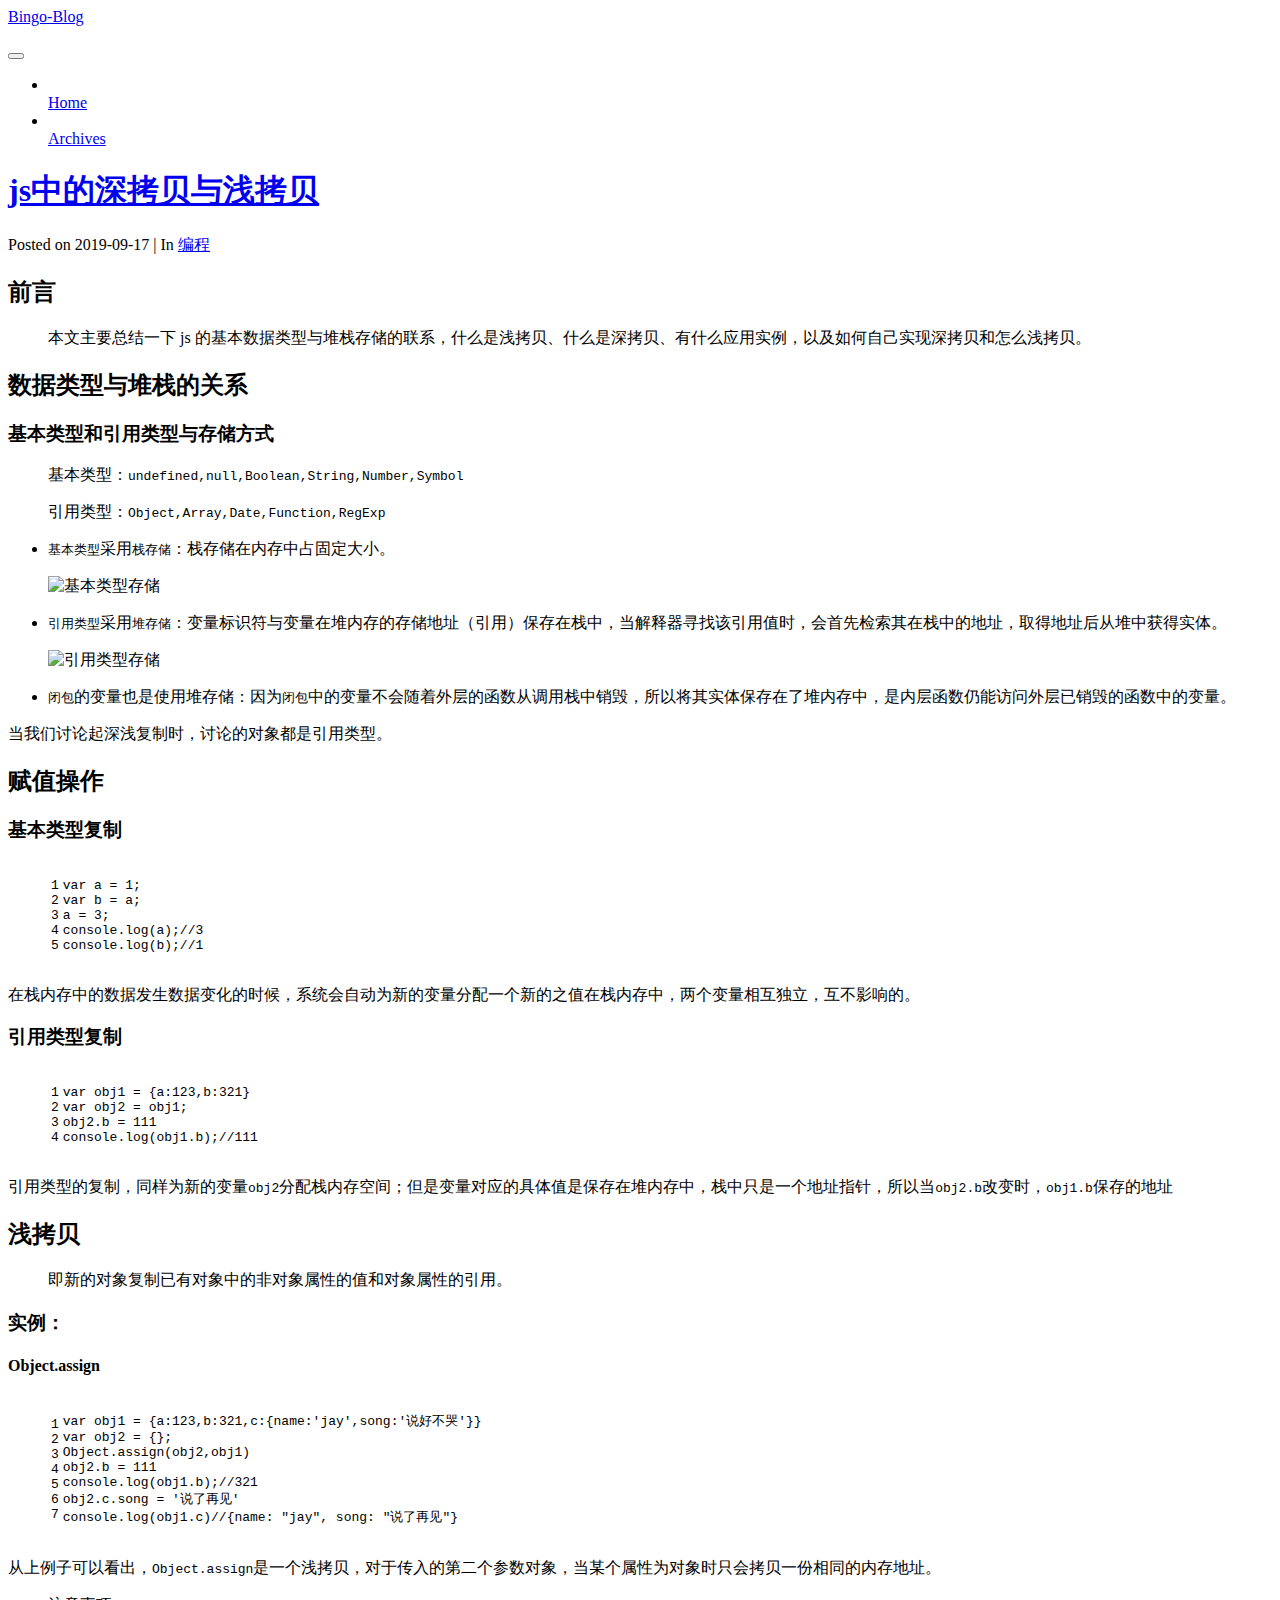
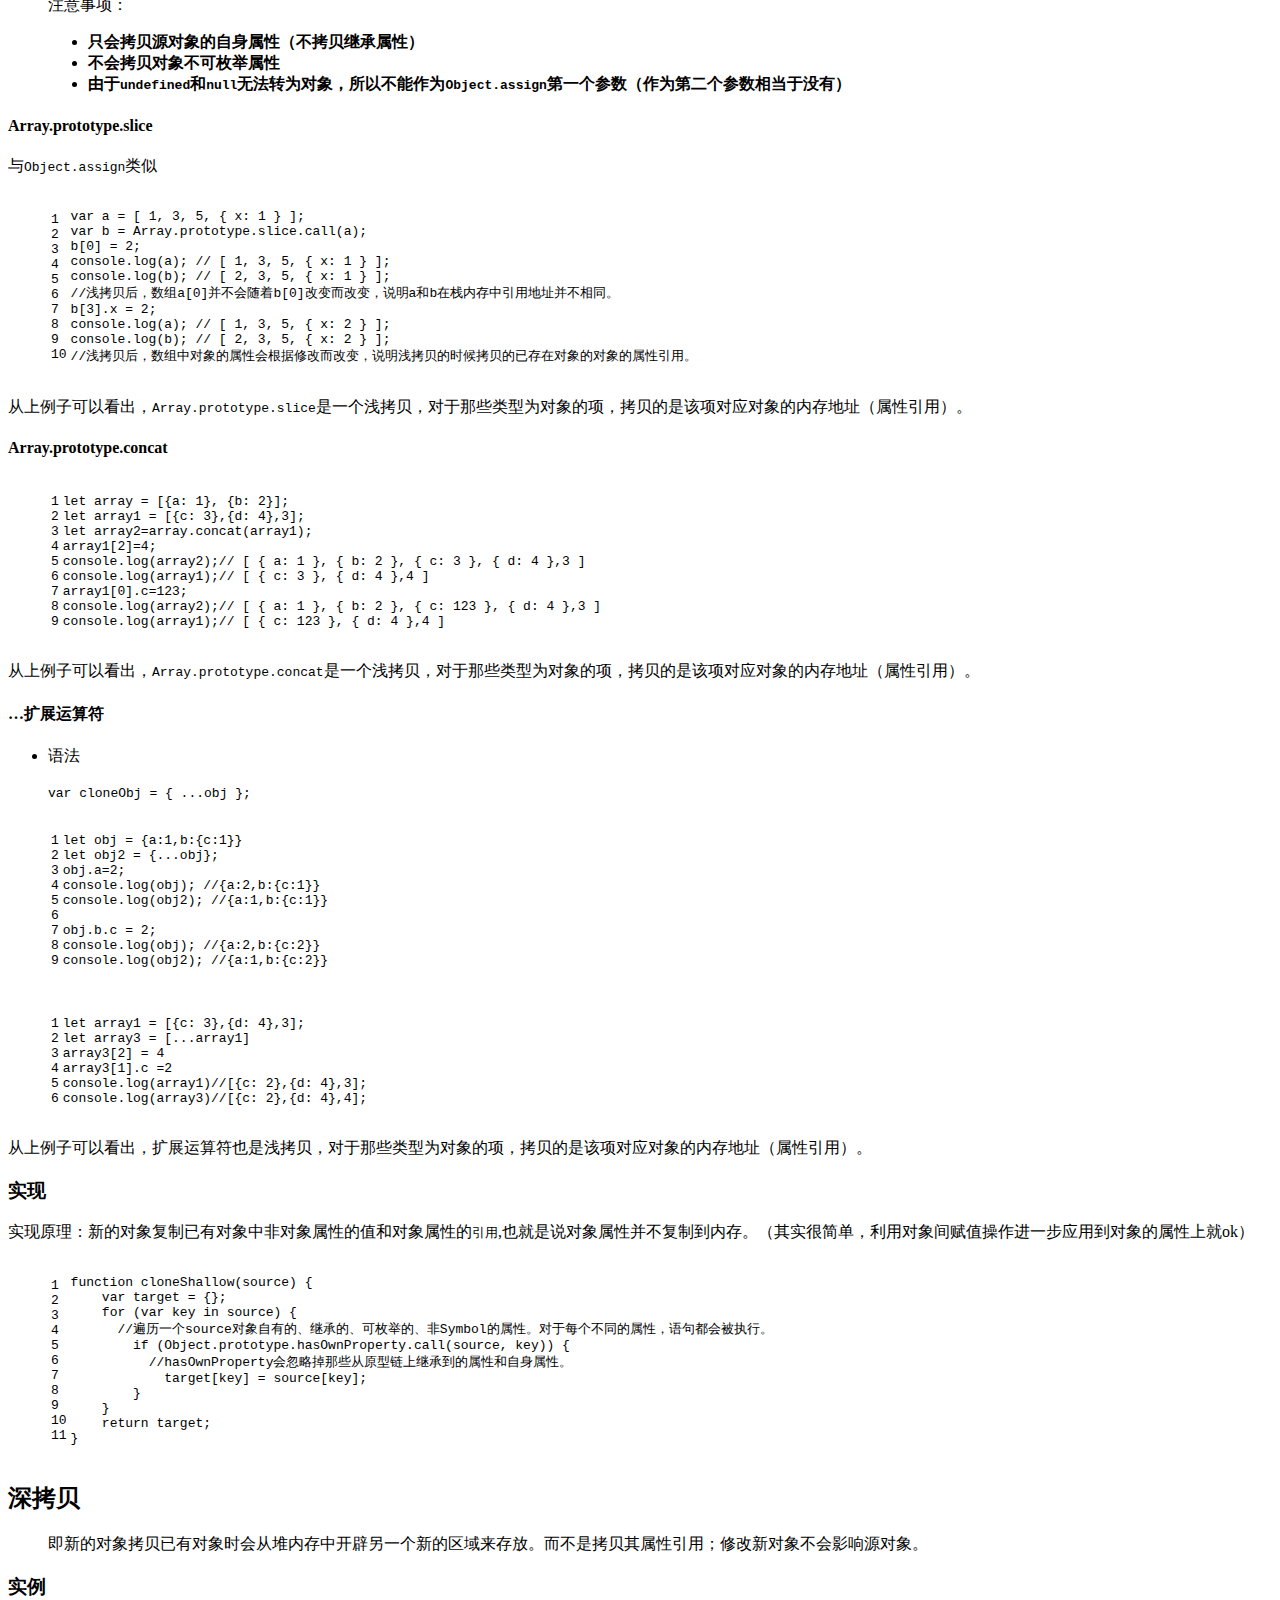
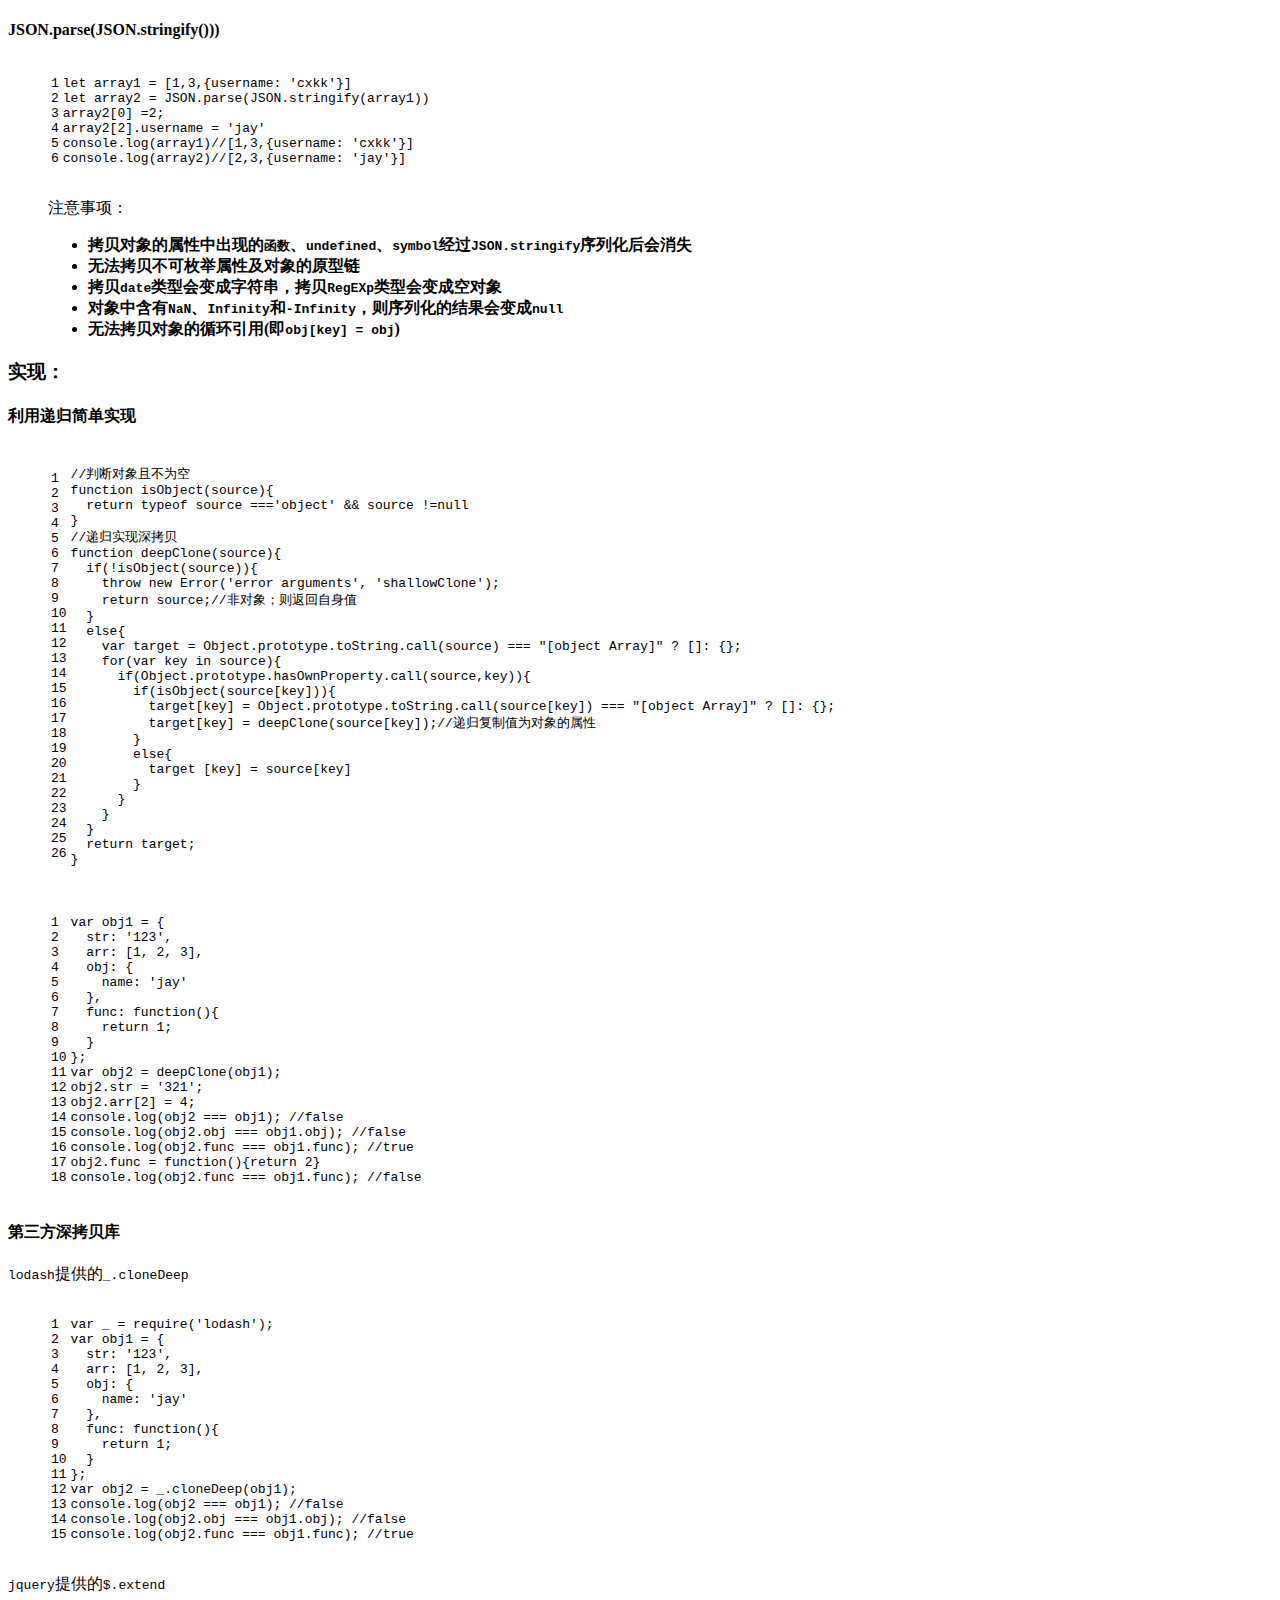
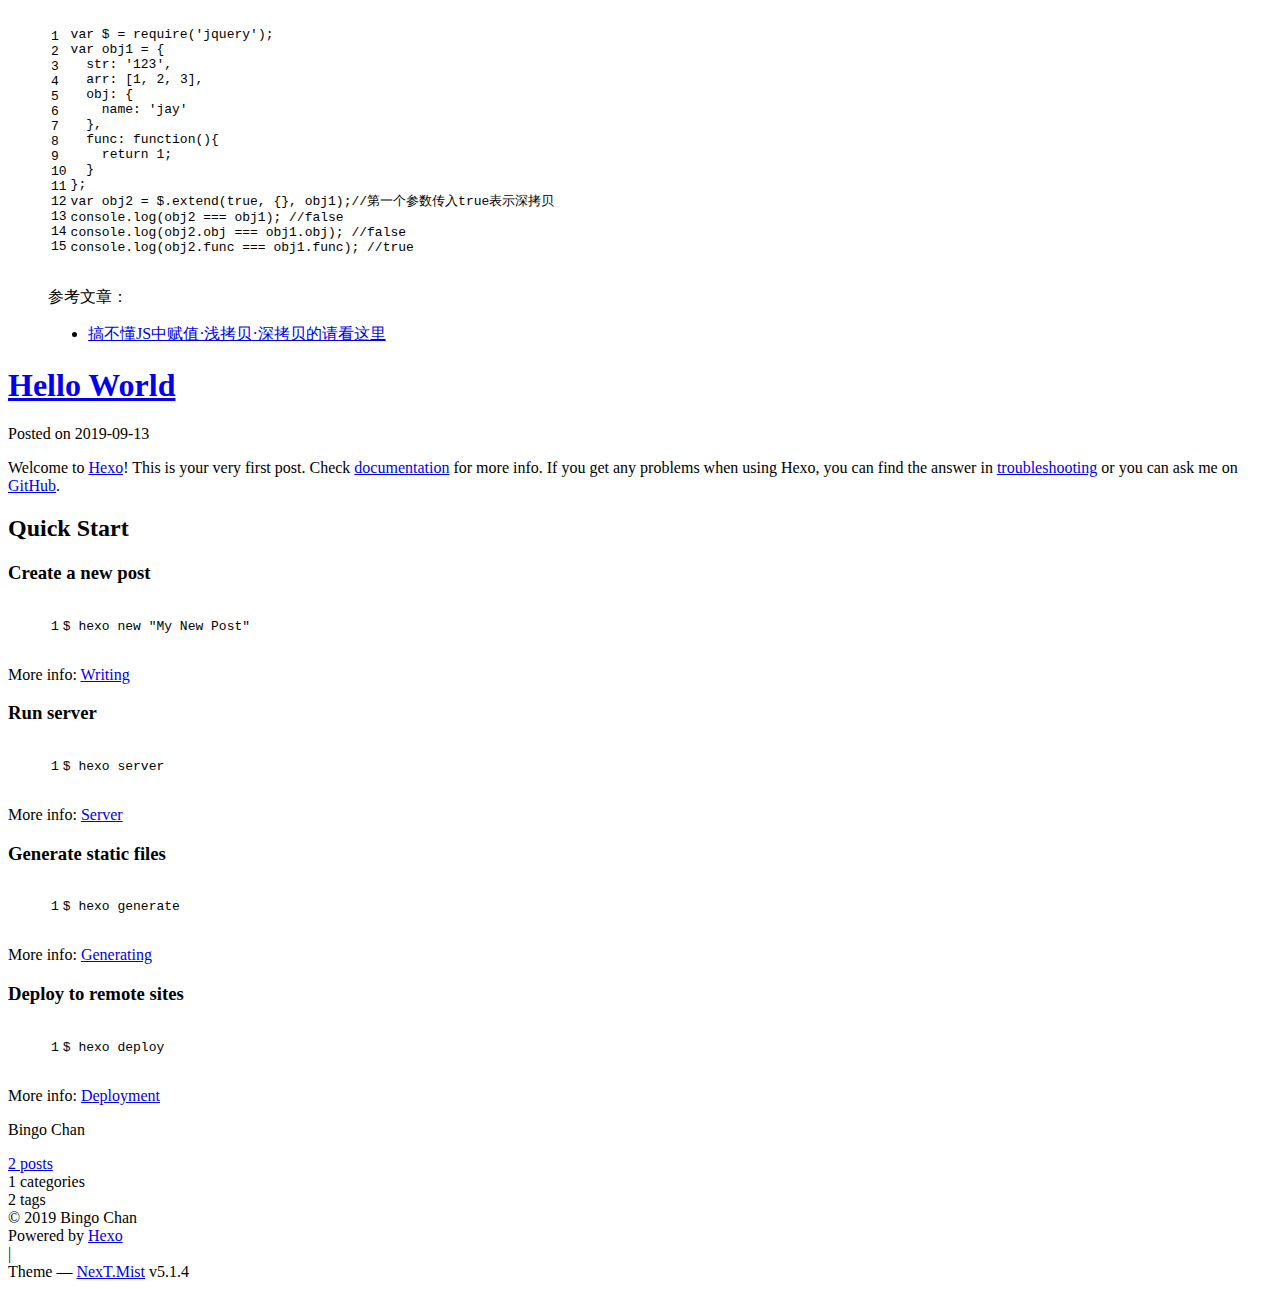
==== commit 039a543a: "Site updated: 2019-09-18 21:15:06" ====
--- a/index.html
+++ b/index.html
@@ -1,94 +1,328 @@
 <!DOCTYPE html>
-<html>
+
+
+
+  
+
+
+<html class="theme-next mist use-motion" lang="en">
 <head><meta name="generator" content="Hexo 3.9.0">
-  <meta charset="utf-8">
-  
-
-  
-  <title>Bingo</title>
-  <meta name="viewport" content="width=device-width, initial-scale=1, maximum-scale=1">
-  <meta property="og:type" content="website">
-<meta property="og:title" content="Bingo">
+  <meta charset="UTF-8">
+<meta http-equiv="X-UA-Compatible" content="IE=edge">
+<meta name="viewport" content="width=device-width, initial-scale=1, maximum-scale=1">
+<meta name="theme-color" content="#222">
+
+
+
+
+
+
+
+
+
+<meta http-equiv="Cache-Control" content="no-transform">
+<meta http-equiv="Cache-Control" content="no-siteapp">
+
+
+
+
+
+
+
+
+
+
+
+
+
+
+
+
+  
+  
+  <link href="/lib/fancybox/source/jquery.fancybox.css?v=2.1.5" rel="stylesheet" type="text/css">
+
+
+
+
+
+
+
+<link href="/lib/font-awesome/css/font-awesome.min.css?v=4.6.2" rel="stylesheet" type="text/css">
+
+<link href="/css/main.css?v=5.1.4" rel="stylesheet" type="text/css">
+
+
+  <link rel="apple-touch-icon" sizes="180x180" href="/images/apple-touch-icon-next.png?v=5.1.4">
+
+
+  <link rel="icon" type="image/png" sizes="32x32" href="/images/icon.png?v=5.1.4">
+
+
+  <link rel="icon" type="image/png" sizes="16x16" href="/images/icon.png?v=5.1.4">
+
+
+  <link rel="mask-icon" href="/images/logo.svg?v=5.1.4" color="#222">
+
+
+
+
+
+  <meta name="keywords" content="Hexo, NexT">
+
+
+
+
+
+
+
+
+
+
+<meta property="og:type" content="website">
+<meta property="og:title" content="Bingo-Blog">
 <meta property="og:url" content="http://yoursite.com/index.html">
-<meta property="og:site_name" content="Bingo">
+<meta property="og:site_name" content="Bingo-Blog">
 <meta property="og:locale" content="en">
 <meta name="twitter:card" content="summary">
-<meta name="twitter:title" content="Bingo">
-  
-    <link rel="alternate" href="/atom.xml" title="Bingo" type="application/atom+xml">
-  
-  
-    <link rel="icon" href="/favicon.png">
-  
-  
-    <link href="//fonts.googleapis.com/css?family=Source+Code+Pro" rel="stylesheet" type="text/css">
-  
-  <link rel="stylesheet" href="/css/style.css">
+<meta name="twitter:title" content="Bingo-Blog">
+
+
+
+<script type="text/javascript" id="hexo.configurations">
+  var NexT = window.NexT || {};
+  var CONFIG = {
+    root: '/',
+    scheme: 'Mist',
+    version: '5.1.4',
+    sidebar: {"position":"left","display":"post","offset":12,"b2t":false,"scrollpercent":false,"onmobile":false},
+    fancybox: true,
+    tabs: true,
+    motion: {"enable":true,"async":false,"transition":{"post_block":"fadeIn","post_header":"slideDownIn","post_body":"slideDownIn","coll_header":"slideLeftIn","sidebar":"slideUpIn"}},
+    duoshuo: {
+      userId: '0',
+      author: 'Author'
+    },
+    algolia: {
+      applicationID: '',
+      apiKey: '',
+      indexName: '',
+      hits: {"per_page":10},
+      labels: {"input_placeholder":"Search for Posts","hits_empty":"We didn't find any results for the search: ${query}","hits_stats":"${hits} results found in ${time} ms"}
+    }
+  };
+</script>
+
+
+
+  <link rel="canonical" href="http://yoursite.com/">
+
+
+
+
+
+  <title>Bingo-Blog</title>
+  
+
+
+
+
+
+
+
+
 </head>
-</html>
-<body>
-  <div id="container">
-    <div id="wrap">
-      <header id="header">
-  <div id="banner"></div>
-  <div id="header-outer" class="outer">
-    <div id="header-title" class="inner">
-      <h1 id="logo-wrap">
-        <a href="/" id="logo">Bingo</a>
-      </h1>
-      
+
+<body itemscope itemtype="http://schema.org/WebPage" lang="en">
+
+  
+  
+    
+  
+
+  <div class="container sidebar-position-left 
+  page-home">
+    <div class="headband"></div>
+
+    <header id="header" class="header" itemscope itemtype="http://schema.org/WPHeader">
+      <div class="header-inner"><div class="site-brand-wrapper">
+  <div class="site-meta ">
+    
+
+    <div class="custom-logo-site-title">
+      <a href="/" class="brand" rel="start">
+        <span class="logo-line-before"><i></i></span>
+        <span class="site-title">Bingo-Blog</span>
+        <span class="logo-line-after"><i></i></span>
+      </a>
     </div>
-    <div id="header-inner" class="inner">
-      <nav id="main-nav">
-        <a id="main-nav-toggle" class="nav-icon"></a>
-        
-          <a class="main-nav-link" href="/">Home</a>
-        
-          <a class="main-nav-link" href="/archives">Archives</a>
-        
-      </nav>
-      <nav id="sub-nav">
-        
-          <a id="nav-rss-link" class="nav-icon" href="/atom.xml" title="RSS Feed"></a>
-        
-        <a id="nav-search-btn" class="nav-icon" title="Search"></a>
-      </nav>
-      <div id="search-form-wrap">
-        <form action="//google.com/search" method="get" accept-charset="UTF-8" class="search-form"><input type="search" name="q" class="search-form-input" placeholder="Search"><button type="submit" class="search-form-submit">&#xF002;</button><input type="hidden" name="sitesearch" value="http://yoursite.com"></form>
-      </div>
-    </div>
+      
+        <p class="site-subtitle"></p>
+      
   </div>
-</header>
-      <div class="outer">
-        <section id="main">
-  
-    <article id="post-js中的深拷贝与浅拷贝" class="article article-type-post" itemscope itemprop="blogPost">
-  <div class="article-meta">
-    <a href="/2019/09/17/js中的深拷贝与浅拷贝/" class="article-date">
-  <time datetime="2019-09-17T15:43:21.000Z" itemprop="datePublished">2019-09-17</time>
-</a>
-    
-  <div class="article-category">
-    <a class="article-category-link" href="/categories/编程/">编程</a>
+
+  <div class="site-nav-toggle">
+    <button>
+      <span class="btn-bar"></span>
+      <span class="btn-bar"></span>
+      <span class="btn-bar"></span>
+    </button>
   </div>
-
-  </div>
-  <div class="article-inner">
-    
-    
-      <header class="article-header">
-        
-  
-    <h1 itemprop="name">
-      <a class="article-title" href="/2019/09/17/js中的深拷贝与浅拷贝/">js中的深拷贝与浅拷贝</a>
-    </h1>
-  
-
+</div>
+
+<nav class="site-nav">
+  
+
+  
+    <ul id="menu" class="menu">
+      
+        
+        <li class="menu-item menu-item-home">
+          <a href="/" rel="section">
+            
+              <i class="menu-item-icon fa fa-fw fa-home"></i> <br>
+            
+            Home
+          </a>
+        </li>
+      
+        
+        <li class="menu-item menu-item-archives">
+          <a href="/archives/" rel="section">
+            
+              <i class="menu-item-icon fa fa-fw fa-archive"></i> <br>
+            
+            Archives
+          </a>
+        </li>
+      
+
+      
+    </ul>
+  
+
+  
+</nav>
+
+
+
+ </div>
+    </header>
+
+    <main id="main" class="main">
+      <div class="main-inner">
+        <div class="content-wrap">
+          <div id="content" class="content">
+            
+  <section id="posts" class="posts-expand">
+    
+      
+
+  
+
+  
+  
+  
+
+  <article class="post post-type-normal" itemscope itemtype="http://schema.org/Article">
+  
+  
+  
+  <div class="post-block">
+    <link itemprop="mainEntityOfPage" href="http://yoursite.com/2019/09/17/js中的深拷贝与浅拷贝/">
+
+    <span hidden itemprop="author" itemscope itemtype="http://schema.org/Person">
+      <meta itemprop="name" content="Bingo Chan">
+      <meta itemprop="description" content>
+      <meta itemprop="image" content="/images/avatar.gif">
+    </span>
+
+    <span hidden itemprop="publisher" itemscope itemtype="http://schema.org/Organization">
+      <meta itemprop="name" content="Bingo-Blog">
+    </span>
+
+    
+      <header class="post-header">
+
+        
+        
+          <h1 class="post-title" itemprop="name headline">
+                
+                <a class="post-title-link" href="/2019/09/17/js中的深拷贝与浅拷贝/" itemprop="url">js中的深拷贝与浅拷贝</a></h1>
+        
+
+        <div class="post-meta">
+          <span class="post-time">
+            
+              <span class="post-meta-item-icon">
+                <i class="fa fa-calendar-o"></i>
+              </span>
+              
+                <span class="post-meta-item-text">Posted on</span>
+              
+              <time title="Post created" itemprop="dateCreated datePublished" datetime="2019-09-17T23:43:21+08:00">
+                2019-09-17
+              </time>
+            
+
+            
+
+            
+          </span>
+
+          
+            <span class="post-category">
+            
+              <span class="post-meta-divider">|</span>
+            
+              <span class="post-meta-item-icon">
+                <i class="fa fa-folder-o"></i>
+              </span>
+              
+                <span class="post-meta-item-text">In</span>
+              
+              
+                <span itemprop="about" itemscope itemtype="http://schema.org/Thing">
+                  <a href="/categories/编程/" itemprop="url" rel="index">
+                    <span itemprop="name">编程</span>
+                  </a>
+                </span>
+
+                
+                
+              
+            </span>
+          
+
+          
+            
+          
+
+          
+          
+
+          
+
+          
+
+          
+
+        </div>
       </header>
     
-    <div class="article-entry" itemprop="articleBody">
-      
-        <h2 id="前言"><a href="#前言" class="headerlink" title="前言"></a>前言</h2><blockquote>
+
+    
+    
+    
+    <div class="post-body" itemprop="articleBody">
+
+      
+      
+
+      
+        
+          
+            <h2 id="前言"><a href="#前言" class="headerlink" title="前言"></a>前言</h2><blockquote>
 <p>本文主要总结一下 js 的基本数据类型与堆栈存储的联系，什么是浅拷贝、什么是深拷贝、有什么应用实例，以及如何自己实现深拷贝和怎么浅拷贝。</p>
 </blockquote>
 <h2 id="数据类型与堆栈的关系"><a href="#数据类型与堆栈的关系" class="headerlink" title="数据类型与堆栈的关系"></a>数据类型与堆栈的关系</h2><h3 id="基本类型和引用类型与存储方式"><a href="#基本类型和引用类型与存储方式" class="headerlink" title="基本类型和引用类型与存储方式"></a>基本类型和引用类型与存储方式</h3><blockquote>
@@ -179,44 +413,125 @@
 </ul>
 </blockquote>
 
+          
+        
       
     </div>
-    <footer class="article-footer">
-      <a data-url="http://yoursite.com/2019/09/17/js中的深拷贝与浅拷贝/" data-id="ck0otq62k0001j0ufi95v2hpj" class="article-share-link">Share</a>
-      
-      
-  <ul class="article-tag-list"><li class="article-tag-list-item"><a class="article-tag-list-link" href="/tags/JavaScript/">JavaScript</a></li><li class="article-tag-list-item"><a class="article-tag-list-link" href="/tags/前端/">前端</a></li></ul>
-
+    
+    
+    
+
+    
+
+    
+
+    
+
+    <footer class="post-footer">
+      
+
+      
+
+      
+
+      
+      
+        <div class="post-eof"></div>
+      
     </footer>
   </div>
   
-</article>
-
-
-  
-    <article id="post-hello-world" class="article article-type-post" itemscope itemprop="blogPost">
-  <div class="article-meta">
-    <a href="/2019/09/13/hello-world/" class="article-date">
-  <time datetime="2019-09-13T08:12:03.313Z" itemprop="datePublished">2019-09-13</time>
-</a>
-    
-  </div>
-  <div class="article-inner">
-    
-    
-      <header class="article-header">
-        
-  
-    <h1 itemprop="name">
-      <a class="article-title" href="/2019/09/13/hello-world/">Hello World</a>
-    </h1>
-  
-
+  
+  
+  </article>
+
+
+    
+      
+
+  
+
+  
+  
+  
+
+  <article class="post post-type-normal" itemscope itemtype="http://schema.org/Article">
+  
+  
+  
+  <div class="post-block">
+    <link itemprop="mainEntityOfPage" href="http://yoursite.com/2019/09/13/hello-world/">
+
+    <span hidden itemprop="author" itemscope itemtype="http://schema.org/Person">
+      <meta itemprop="name" content="Bingo Chan">
+      <meta itemprop="description" content>
+      <meta itemprop="image" content="/images/avatar.gif">
+    </span>
+
+    <span hidden itemprop="publisher" itemscope itemtype="http://schema.org/Organization">
+      <meta itemprop="name" content="Bingo-Blog">
+    </span>
+
+    
+      <header class="post-header">
+
+        
+        
+          <h1 class="post-title" itemprop="name headline">
+                
+                <a class="post-title-link" href="/2019/09/13/hello-world/" itemprop="url">Hello World</a></h1>
+        
+
+        <div class="post-meta">
+          <span class="post-time">
+            
+              <span class="post-meta-item-icon">
+                <i class="fa fa-calendar-o"></i>
+              </span>
+              
+                <span class="post-meta-item-text">Posted on</span>
+              
+              <time title="Post created" itemprop="dateCreated datePublished" datetime="2019-09-13T16:12:03+08:00">
+                2019-09-13
+              </time>
+            
+
+            
+
+            
+          </span>
+
+          
+
+          
+            
+          
+
+          
+          
+
+          
+
+          
+
+          
+
+        </div>
       </header>
     
-    <div class="article-entry" itemprop="articleBody">
-      
-        <p>Welcome to <a href="https://hexo.io/" target="_blank" rel="noopener">Hexo</a>! This is your very first post. Check <a href="https://hexo.io/docs/" target="_blank" rel="noopener">documentation</a> for more info. If you get any problems when using Hexo, you can find the answer in <a href="https://hexo.io/docs/troubleshooting.html" target="_blank" rel="noopener">troubleshooting</a> or you can ask me on <a href="https://github.com/hexojs/hexo/issues" target="_blank" rel="noopener">GitHub</a>.</p>
+
+    
+    
+    
+    <div class="post-body" itemprop="articleBody">
+
+      
+      
+
+      
+        
+          
+            <p>Welcome to <a href="https://hexo.io/" target="_blank" rel="noopener">Hexo</a>! This is your very first post. Check <a href="https://hexo.io/docs/" target="_blank" rel="noopener">documentation</a> for more info. If you get any problems when using Hexo, you can find the answer in <a href="https://hexo.io/docs/troubleshooting.html" target="_blank" rel="noopener">troubleshooting</a> or you can ask me on <a href="https://github.com/hexojs/hexo/issues" target="_blank" rel="noopener">GitHub</a>.</p>
 <h2 id="Quick-Start"><a href="#Quick-Start" class="headerlink" title="Quick Start"></a>Quick Start</h2><h3 id="Create-a-new-post"><a href="#Create-a-new-post" class="headerlink" title="Create a new post"></a>Create a new post</h3><figure class="highlight bash"><table><tr><td class="gutter"><pre><span class="line">1</span><br></pre></td><td class="code"><pre><span class="line">$ hexo new <span class="string">"My New Post"</span></span><br></pre></td></tr></table></figure>
 
 <p>More info: <a href="https://hexo.io/docs/writing.html" target="_blank" rel="noopener">Writing</a></p>
@@ -230,116 +545,325 @@
 
 <p>More info: <a href="https://hexo.io/docs/deployment.html" target="_blank" rel="noopener">Deployment</a></p>
 
+          
+        
       
     </div>
-    <footer class="article-footer">
-      <a data-url="http://yoursite.com/2019/09/13/hello-world/" data-id="ck0otq62e0000j0ufnubztwgo" class="article-share-link">Share</a>
-      
+    
+    
+    
+
+    
+
+    
+
+    
+
+    <footer class="post-footer">
+      
+
+      
+
+      
+
+      
+      
+        <div class="post-eof"></div>
       
     </footer>
   </div>
   
-</article>
-
-
-  
-
-
-</section>
-        
-          <aside id="sidebar">
-  
-    
-  <div class="widget-wrap">
-    <h3 class="widget-title">Categories</h3>
-    <div class="widget">
-      <ul class="category-list"><li class="category-list-item"><a class="category-list-link" href="/categories/编程/">编程</a></li></ul>
+  
+  
+  </article>
+
+
+    
+  </section>
+
+  
+
+
+          </div>
+          
+
+
+          
+
+        </div>
+        
+          
+  
+  <div class="sidebar-toggle">
+    <div class="sidebar-toggle-line-wrap">
+      <span class="sidebar-toggle-line sidebar-toggle-line-first"></span>
+      <span class="sidebar-toggle-line sidebar-toggle-line-middle"></span>
+      <span class="sidebar-toggle-line sidebar-toggle-line-last"></span>
     </div>
   </div>
 
-
-  
-    
-  <div class="widget-wrap">
-    <h3 class="widget-title">Tags</h3>
-    <div class="widget">
-      <ul class="tag-list"><li class="tag-list-item"><a class="tag-list-link" href="/tags/JavaScript/">JavaScript</a></li><li class="tag-list-item"><a class="tag-list-link" href="/tags/前端/">前端</a></li></ul>
+  <aside id="sidebar" class="sidebar">
+    
+    <div class="sidebar-inner">
+
+      
+
+      
+
+      <section class="site-overview-wrap sidebar-panel sidebar-panel-active">
+        <div class="site-overview">
+          <div class="site-author motion-element" itemprop="author" itemscope itemtype="http://schema.org/Person">
+            
+              <p class="site-author-name" itemprop="name">Bingo Chan</p>
+              <p class="site-description motion-element" itemprop="description"></p>
+          </div>
+
+          <nav class="site-state motion-element">
+
+            
+              <div class="site-state-item site-state-posts">
+              
+                <a href="/archives/">
+              
+                  <span class="site-state-item-count">2</span>
+                  <span class="site-state-item-name">posts</span>
+                </a>
+              </div>
+            
+
+            
+              
+              
+              <div class="site-state-item site-state-categories">
+                
+                  <span class="site-state-item-count">1</span>
+                  <span class="site-state-item-name">categories</span>
+                
+              </div>
+            
+
+            
+              
+              
+              <div class="site-state-item site-state-tags">
+                
+                  <span class="site-state-item-count">2</span>
+                  <span class="site-state-item-name">tags</span>
+                
+              </div>
+            
+
+          </nav>
+
+          
+
+          
+
+          
+          
+
+          
+          
+
+          
+
+        </div>
+      </section>
+
+      
+
+      
+
     </div>
+  </aside>
+
+
+        
+      </div>
+    </main>
+
+    <footer id="footer" class="footer">
+      <div class="footer-inner">
+        <div class="copyright">&copy; <span itemprop="copyrightYear">2019</span>
+  <span class="with-love">
+    <i class="fa fa-user"></i>
+  </span>
+  <span class="author" itemprop="copyrightHolder">Bingo Chan</span>
+
+  
+</div>
+
+
+  <div class="powered-by">Powered by <a class="theme-link" target="_blank" href="https://hexo.io">Hexo</a></div>
+
+
+
+  <span class="post-meta-divider">|</span>
+
+
+
+  <div class="theme-info">Theme &mdash; <a class="theme-link" target="_blank" href="https://github.com/iissnan/hexo-theme-next">NexT.Mist</a> v5.1.4</div>
+
+
+
+
+        
+
+
+
+
+
+
+
+        
+      </div>
+    </footer>
+
+    
+      <div class="back-to-top">
+        <i class="fa fa-arrow-up"></i>
+        
+      </div>
+    
+
+    
+
   </div>
 
-
-  
-    
-  <div class="widget-wrap">
-    <h3 class="widget-title">Tag Cloud</h3>
-    <div class="widget tagcloud">
-      <a href="/tags/JavaScript/" style="font-size: 10px;">JavaScript</a> <a href="/tags/前端/" style="font-size: 10px;">前端</a>
-    </div>
-  </div>
-
-  
-    
-  <div class="widget-wrap">
-    <h3 class="widget-title">Archives</h3>
-    <div class="widget">
-      <ul class="archive-list"><li class="archive-list-item"><a class="archive-list-link" href="/archives/2019/09/">September 2019</a></li></ul>
-    </div>
-  </div>
-
-
-  
-    
-  <div class="widget-wrap">
-    <h3 class="widget-title">Recent Posts</h3>
-    <div class="widget">
-      <ul>
-        
-          <li>
-            <a href="/2019/09/17/js中的深拷贝与浅拷贝/">js中的深拷贝与浅拷贝</a>
-          </li>
-        
-          <li>
-            <a href="/2019/09/13/hello-world/">Hello World</a>
-          </li>
-        
-      </ul>
-    </div>
-  </div>
-
-  
-</aside>
-        
-      </div>
-      <footer id="footer">
-  
-  <div class="outer">
-    <div id="footer-info" class="inner">
-      &copy; 2019 Bingo Chan<br>
-      Powered by <a href="http://hexo.io/" target="_blank">Hexo</a>
-    </div>
-  </div>
-</footer>
-    </div>
-    <nav id="mobile-nav">
-  
-    <a href="/" class="mobile-nav-link">Home</a>
-  
-    <a href="/archives" class="mobile-nav-link">Archives</a>
-  
-</nav>
-    
-
-<script src="//ajax.googleapis.com/ajax/libs/jquery/2.0.3/jquery.min.js"></script>
-
-
-  <link rel="stylesheet" href="/fancybox/jquery.fancybox.css">
-  <script src="/fancybox/jquery.fancybox.pack.js"></script>
-
-
-<script src="/js/script.js"></script>
-
-
-
-  </div>
+  
+
+<script type="text/javascript">
+  if (Object.prototype.toString.call(window.Promise) !== '[object Function]') {
+    window.Promise = null;
+  }
+</script>
+
+
+
+
+
+
+
+
+
+  
+
+
+
+
+
+
+
+
+
+
+
+
+  
+  
+    <script type="text/javascript" src="/lib/jquery/index.js?v=2.1.3"></script>
+  
+
+  
+  
+    <script type="text/javascript" src="/lib/fastclick/lib/fastclick.min.js?v=1.0.6"></script>
+  
+
+  
+  
+    <script type="text/javascript" src="/lib/jquery_lazyload/jquery.lazyload.js?v=1.9.7"></script>
+  
+
+  
+  
+    <script type="text/javascript" src="/lib/velocity/velocity.min.js?v=1.2.1"></script>
+  
+
+  
+  
+    <script type="text/javascript" src="/lib/velocity/velocity.ui.min.js?v=1.2.1"></script>
+  
+
+  
+  
+    <script type="text/javascript" src="/lib/fancybox/source/jquery.fancybox.pack.js?v=2.1.5"></script>
+  
+
+
+  
+
+
+  <script type="text/javascript" src="/js/src/utils.js?v=5.1.4"></script>
+
+  <script type="text/javascript" src="/js/src/motion.js?v=5.1.4"></script>
+
+
+
+  
+  
+
+  
+
+  
+
+
+  <script type="text/javascript" src="/js/src/bootstrap.js?v=5.1.4"></script>
+
+
+
+  
+
+
+  
+
+
+
+
+	
+
+
+
+
+
+  
+
+
+
+
+
+  
+
+
+
+
+
+
+
+
+
+
+
+
+  
+
+
+
+
+
+  
+
+  
+
+  
+
+  
+  
+
+  
+
+  
+
+  
+
 </body>
-</html>+</html>
